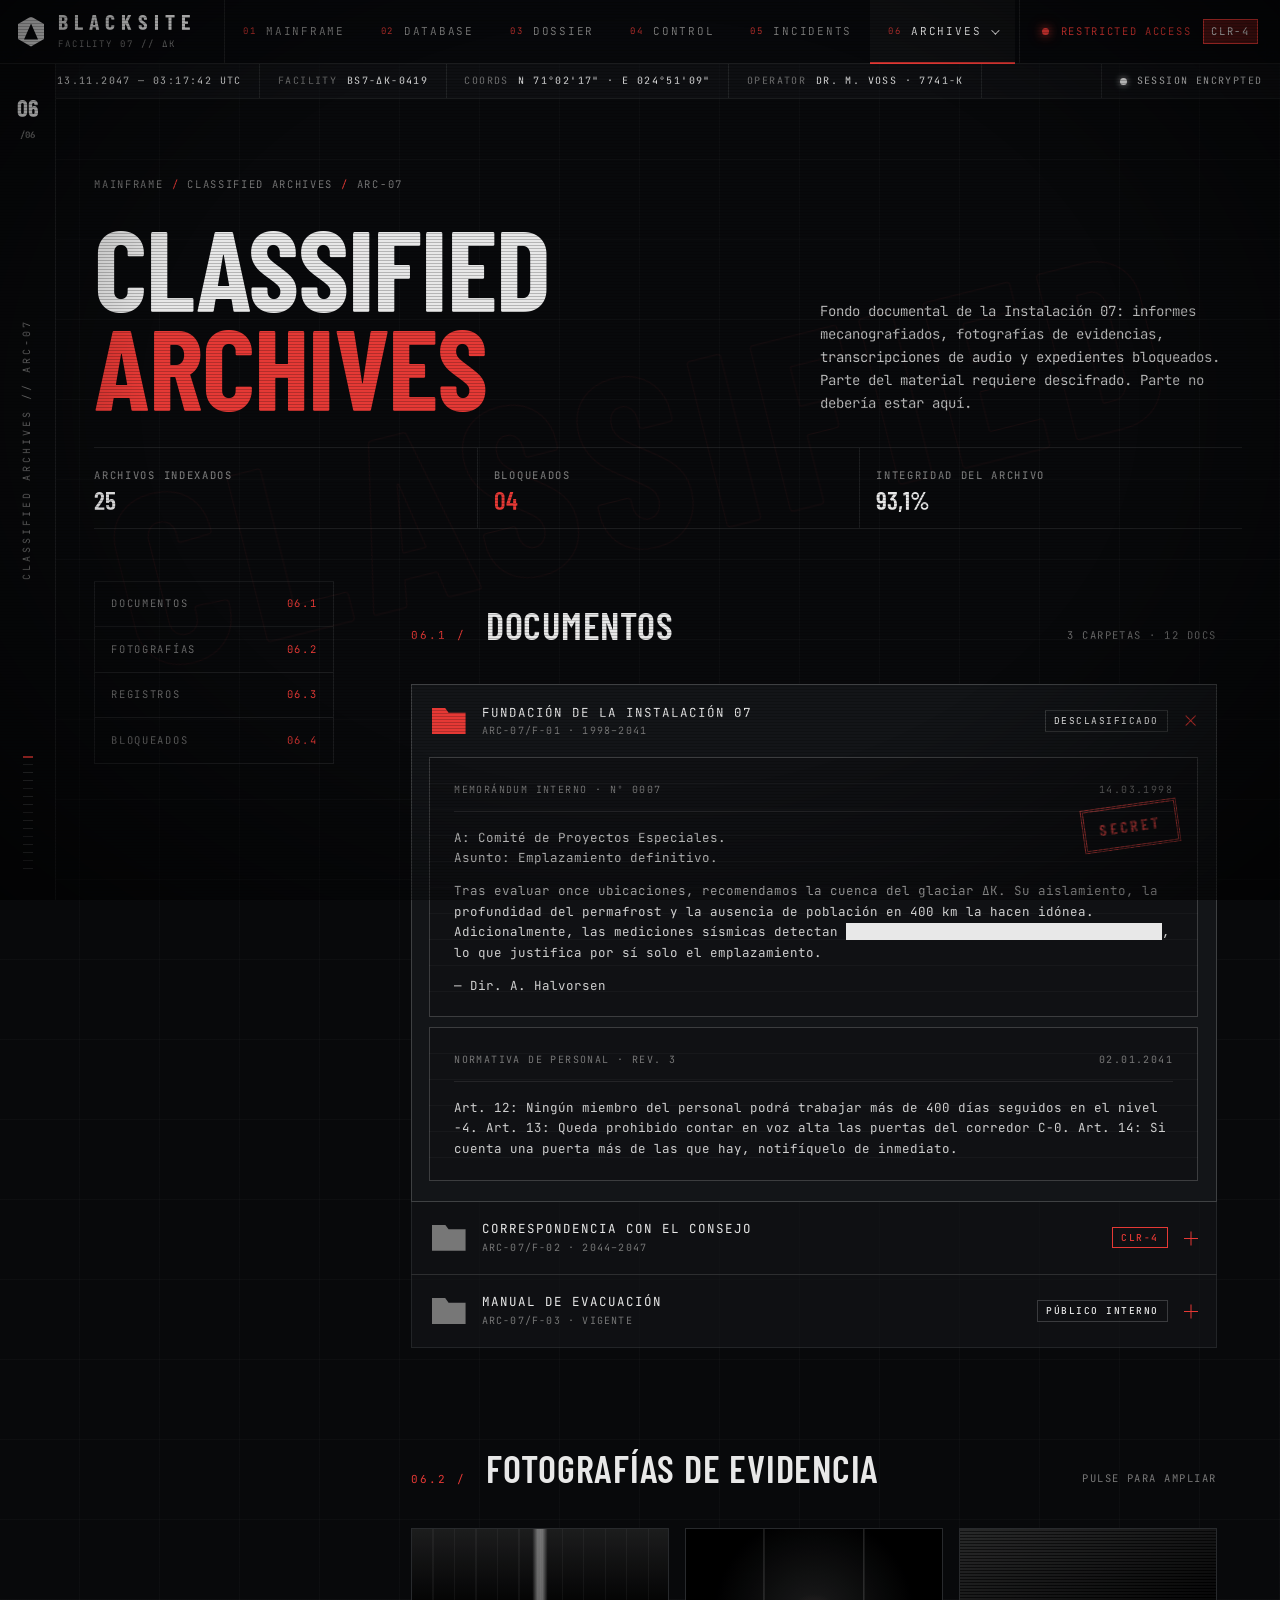
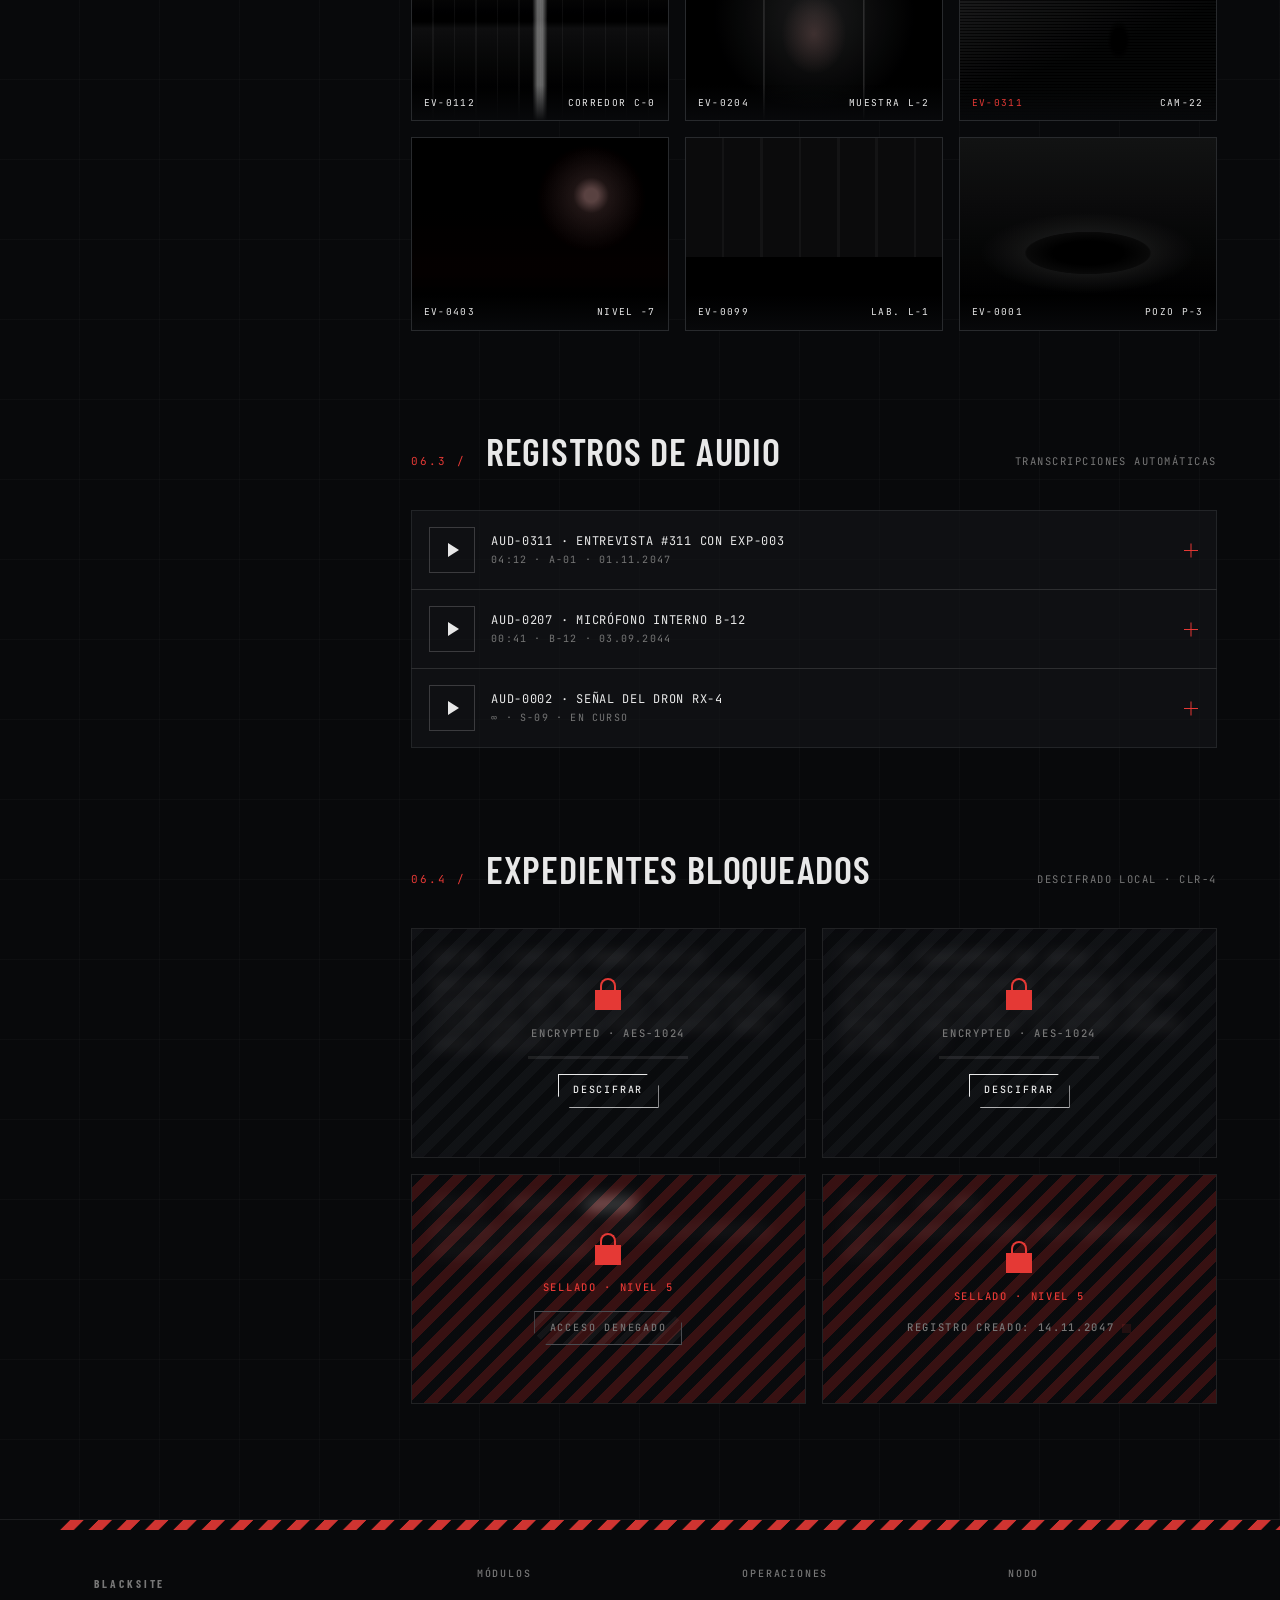
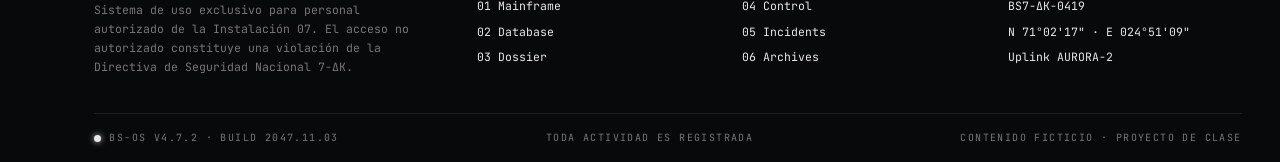
==== archives.html @ 1d500f85 "feat: initial commit" ====
<!DOCTYPE html>
<html lang="es">
<head>
  <meta charset="UTF-8">
  <meta name="viewport" content="width=device-width, initial-scale=1">
  <meta name="description" content="BLACKSITE — Archivo clasificado: documentos, fotografías y registros.">
  <title>CLASSIFIED ARCHIVES · BLACKSITE</title>
  <link rel="preconnect" href="https://fonts.googleapis.com">
  <link rel="preconnect" href="https://fonts.gstatic.com" crossorigin>
  <link rel="stylesheet" href="https://fonts.googleapis.com/css2?family=Barlow+Condensed:wght@400;500;600;700&family=JetBrains+Mono:wght@400;500;700&display=swap">
  <link rel="stylesheet" href="css/style.css">
</head>
<body>

  <a class="skip-link" href="#main">Saltar al contenido</a>

  <div class="loadbar" aria-hidden="true"></div>
  <div class="watermark" aria-hidden="true">CLASSIFIED</div>

  <!-- ===================== BARRA SUPERIOR ===================== -->
  <header class="topbar">
    <a class="brand" href="index.html" aria-label="BLACKSITE — volver al Mainframe">
      <span class="brand__mark" aria-hidden="true"></span>
      <span>
        <span class="brand__name">BLACKSITE</span>
        <span class="brand__sub">FACILITY 07 // ΔK</span>
      </span>
    </a>

    <input type="checkbox" id="nav-toggle" class="nav-toggle" aria-label="Abrir menú">
    <label for="nav-toggle" class="nav-burger" aria-hidden="true"><span class="nav-burger__icon"></span>MENU</label>

    <nav class="nav" aria-label="Navegación principal">
      <ul class="nav__list">
        <li class="nav__item"><a class="nav__link" href="index.html"><span class="nav__num">01</span>Mainframe</a></li>
        <li class="nav__item"><a class="nav__link" href="experiments.html"><span class="nav__num">02</span>Database</a></li>
        <li class="nav__item"><a class="nav__link" href="dossier.html"><span class="nav__num">03</span>Dossier</a></li>
        <li class="nav__item"><a class="nav__link" href="control.html"><span class="nav__num">04</span>Control</a></li>
        <li class="nav__item"><a class="nav__link" href="incidents.html"><span class="nav__num">05</span>Incidents</a></li>
        <li class="nav__item nav__item--drop">
          <a class="nav__link" href="archives.html" aria-current="page" aria-haspopup="true"><span class="nav__num">06</span>Archives <span class="nav__caret" aria-hidden="true"></span></a>
          <div class="dropdown">
            <a class="dropdown__link" href="archives.html#documents"><span>06.1</span>Documentos<span>12</span></a>
            <a class="dropdown__link" href="archives.html#photos"><span>06.2</span>Fotografías<span>06</span></a>
            <a class="dropdown__link" href="archives.html#logs"><span>06.3</span>Registros de audio<span>03</span></a>
            <a class="dropdown__link" href="archives.html#locked"><span>06.4</span>Expedientes bloqueados<span>04</span></a>
          </div>
        </li>
      </ul>
    </nav>

    <div class="access" role="status">
      <span class="led led--red led--blink" aria-hidden="true"></span>
      <span class="access__text">Restricted access</span>
      <span class="access__lvl">CLR-4</span>
    </div>
  </header>

  <!-- Metabarra: fecha, código de instalación, coordenadas -->
  <div class="metabar" aria-label="Datos de sesión">
    <div class="metabar__item"><span class="metabar__key">Date</span><span class="metabar__val">13.11.2047 — 03:17:42 UTC</span></div>
    <div class="metabar__item"><span class="metabar__key">Facility</span><span class="metabar__val">BS7-ΔK-0419</span></div>
    <div class="metabar__item"><span class="metabar__key">Coords</span><span class="metabar__val">N 71°02'17" · E 024°51'09"</span></div>
    <div class="metabar__item"><span class="metabar__key">Operator</span><span class="metabar__val">DR. M. VOSS · 7741-K</span></div>
    <div class="metabar__item"><span class="led led--on led--pulse" aria-hidden="true"></span><span class="metabar__val">Session encrypted</span></div>
  </div>

  <!-- Raíl lateral -->
  <aside class="rail" aria-hidden="true">
    <span class="rail__num">06<small>/06</small></span>
    <span class="rail__text">Classified archives // ARC-07</span>
    <span class="rail__ticks"></span>
  </aside>

  <main id="main" class="page">

    <!-- ===================== CABECERA ===================== -->
    <section class="page-head container">
      <ol class="crumbs">
        <li><a href="index.html">Mainframe</a></li>
        <li>Classified archives</li>
        <li>ARC-07</li>
      </ol>
      <div class="page-head__grid">
        <h1 class="page-title">Classified<br><span class="glitch" data-text="archives">archives</span></h1>
        <p class="page-lead">
          Fondo documental de la Instalación 07: informes mecanografiados, fotografías de
          evidencias, transcripciones de audio y expedientes bloqueados. Parte del material
          requiere descifrado. Parte no debería estar aquí.
        </p>
      </div>
      <div class="page-meta">
        <div><span class="label">Archivos indexados</span><strong>25</strong></div>
        <div><span class="label">Bloqueados</span><strong class="text-red">04</strong></div>
        <div><span class="label">Integridad del archivo</span><strong>93,1%</strong></div>
      </div>
    </section>

    <section class="container arch-layout">

      <!-- Índice lateral: enlaces a secciones (:target las resalta) -->
      <nav class="arch-nav" aria-label="Secciones del archivo">
        <a href="#documents">Documentos <span>06.1</span></a>
        <a href="#photos">Fotografías <span>06.2</span></a>
        <a href="#logs">Registros <span>06.3</span></a>
        <a href="#locked">Bloqueados <span>06.4</span></a>
      </nav>

      <div>

        <!-- ========== 06.1 DOCUMENTOS ========== -->
        <section class="arch-section" id="documents" aria-labelledby="docs-t">
          <header class="section-head">
            <span class="section-head__num">06.1 /</span>
            <h2 id="docs-t" class="section-head__title">Documentos</h2>
            <span class="section-head__meta">3 carpetas · 12 docs</span>
          </header>

          <details class="expand folder" open>
            <summary class="expand__summary">
              <span class="folder__icon" aria-hidden="true"></span>
              <span class="folder__name">Fundación de la Instalación 07<small>ARC-07/F-01 · 1998–2041</small></span>
              <span class="tag">Desclasificado</span>
              <span class="expand__icon" aria-hidden="true"></span>
            </summary>
            <div class="expand__body docs-list">
              <article class="paper">
                <p class="paper__head"><span>Memorándum interno · Nº 0007</span><span>14.03.1998</span></p>
                <span class="stamp">Secret</span>
                <p>A: Comité de Proyectos Especiales.<br>Asunto: Emplazamiento definitivo.</p>
                <p>Tras evaluar once ubicaciones, recomendamos la cuenca del glaciar ΔK. Su aislamiento, la profundidad del permafrost y la ausencia de población en 400 km la hacen idónea. Adicionalmente, las mediciones sísmicas detectan <span class="redacted" tabindex="0">un latido regular a 4 km de profundidad</span>, lo que justifica por sí solo el emplazamiento.</p>
                <p>— Dir. A. Halvorsen</p>
              </article>
              <article class="paper">
                <p class="paper__head"><span>Normativa de personal · Rev. 3</span><span>02.01.2041</span></p>
                <p>Art. 12: Ningún miembro del personal podrá trabajar más de 400 días seguidos en el nivel −4. Art. 13: Queda prohibido contar en voz alta las puertas del corredor C-0. Art. 14: Si cuenta una puerta más de las que hay, notifíquelo de inmediato.</p>
              </article>
            </div>
          </details>

          <details class="expand folder">
            <summary class="expand__summary">
              <span class="folder__icon" aria-hidden="true"></span>
              <span class="folder__name">Correspondencia con el Consejo<small>ARC-07/F-02 · 2044–2047</small></span>
              <span class="tag tag--red">CLR-4</span>
              <span class="expand__icon" aria-hidden="true"></span>
            </summary>
            <div class="expand__body docs-list">
              <article class="paper">
                <p class="paper__head"><span>Mensaje cifrado · Canal AURORA</span><span>18.03.2046</span></p>
                <p>Dirección solicita la eliminación de EXP-001 tras INC-2046-0031. Respuesta del Consejo: <span class="redacted" tabindex="0">"Denegado. El espécimen es más valioso que el personal. Continúen."</span></p>
              </article>
              <article class="paper">
                <p class="paper__head"><span>Nota manuscrita escaneada</span><span>Sin fecha</span></p>
                <p>"Si alguien lee esto: el sol del nivel −7 no es una luz. Es un ojo. Y se abre a las 03:00 porque es cuando nosotros dormimos."</p>
                <p class="muted mono-small">Autor desconocido. Encontrada en la taquilla 117.</p>
              </article>
            </div>
          </details>

          <details class="expand folder">
            <summary class="expand__summary">
              <span class="folder__icon" aria-hidden="true"></span>
              <span class="folder__name">Manual de evacuación<small>ARC-07/F-03 · Vigente</small></span>
              <span class="tag">Público interno</span>
              <span class="expand__icon" aria-hidden="true"></span>
            </summary>
            <div class="expand__body docs-list">
              <article class="paper">
                <p class="paper__head"><span>Procedimiento E-1</span><span>Rev. 9</span></p>
                <p>1. Diríjase al ascensor más cercano que no sea el de carga. 2. Si el ascensor ya le espera con las puertas abiertas, no entre. 3. Use la escalera de emergencia (1.840 escalones). 4. Al llegar a la superficie, espere a que le identifiquen. 5. No identifique a nadie que salga después que usted.</p>
              </article>
            </div>
          </details>
        </section>

        <!-- ========== 06.2 FOTOGRAFÍAS ========== -->
        <section class="arch-section" id="photos" aria-labelledby="photos-t">
          <header class="section-head">
            <span class="section-head__num">06.2 /</span>
            <h2 id="photos-t" class="section-head__title">Fotografías de evidencia</h2>
            <span class="section-head__meta">Pulse para ampliar</span>
          </header>
          <div class="photos">
            <a class="photo" href="#ph-1"><div class="visual visual--photo-1" role="img" aria-label="Corredor C-0 vacío"></div><span class="photo__zoom">Ampliar</span><span class="photo__caption"><span>EV-0112</span><span>Corredor C-0</span></span></a>
            <a class="photo" href="#ph-2"><div class="visual visual--photo-2" role="img" aria-label="Espécimen en tanque de contención"></div><span class="photo__zoom">Ampliar</span><span class="photo__caption"><span>EV-0204</span><span>Muestra L-2</span></span></a>
            <a class="photo photo--damaged" href="#ph-3"><div class="visual visual--photo-3" role="img" aria-label="Fotograma de cámara de seguridad con una figura"></div><span class="photo__zoom">Ampliar</span><span class="photo__caption"><span class="text-red">EV-0311</span><span>CAM-22</span></span></a>
            <a class="photo" href="#ph-4"><div class="visual visual--photo-4" role="img" aria-label="Luz roja en el techo de una caverna"></div><span class="photo__zoom">Ampliar</span><span class="photo__caption"><span>EV-0403</span><span>Nivel −7</span></span></a>
            <a class="photo" href="#ph-5"><div class="visual visual--photo-5" role="img" aria-label="Laboratorio abandonado"></div><span class="photo__zoom">Ampliar</span><span class="photo__caption"><span>EV-0099</span><span>Lab. L-1</span></span></a>
            <a class="photo photo--damaged" href="#ph-6"><div class="visual visual--photo-6" role="img" aria-label="Cráter en el hielo visto desde arriba"></div><span class="photo__zoom">Ampliar</span><span class="photo__caption"><span>EV-0001</span><span>Pozo P-3</span></span></a>
          </div>
        </section>

        <!-- ========== 06.3 REGISTROS DE AUDIO ========== -->
        <section class="arch-section" id="logs" aria-labelledby="logs-t">
          <header class="section-head">
            <span class="section-head__num">06.3 /</span>
            <h2 id="logs-t" class="section-head__title">Registros de audio</h2>
            <span class="section-head__meta">Transcripciones automáticas</span>
          </header>

          <details class="expand">
            <summary class="expand__summary">
              <span class="audio__play" aria-hidden="true"></span>
              <span class="doc-row__name">AUD-0311 · Entrevista #311 con EXP-003<small>04:12 · A-01 · 01.11.2047</small></span>
              <span class="expand__icon" aria-hidden="true"></span>
            </summary>
            <div class="expand__body">
              <div class="wave" aria-hidden="true">
                <span style="--h:30%;--d:0s"></span><span style="--h:60%;--d:.1s"></span><span style="--h:45%;--d:.2s"></span><span style="--h:80%;--d:.05s"></span><span style="--h:35%;--d:.3s"></span><span style="--h:90%;--d:.15s"></span><span style="--h:55%;--d:.25s"></span><span style="--h:20%;--d:.35s"></span><span style="--h:70%;--d:.1s"></span><span style="--h:40%;--d:.2s"></span><span style="--h:85%;--d:.3s"></span><span style="--h:50%;--d:0s"></span><span style="--h:25%;--d:.15s"></span><span style="--h:65%;--d:.25s"></span><span style="--h:95%;--d:.05s"></span><span style="--h:45%;--d:.35s"></span><span style="--h:30%;--d:.1s"></span><span style="--h:75%;--d:.2s"></span><span style="--h:55%;--d:.3s"></span><span style="--h:35%;--d:0s"></span><span style="--h:60%;--d:.15s"></span><span style="--h:20%;--d:.25s"></span><span style="--h:85%;--d:.05s"></span><span style="--h:40%;--d:.35s"></span><span style="--h:70%;--d:.1s"></span><span style="--h:50%;--d:.2s"></span><span style="--h:30%;--d:.3s"></span><span style="--h:65%;--d:0s"></span><span style="--h:45%;--d:.15s"></span><span style="--h:25%;--d:.25s"></span>
              </div>
              <div class="transcript">
                <p><b>DR. LUND:</b> Sesión 311. ¿Cómo se encuentra hoy?</p>
                <p><b>EXP-003:</b> Mejor que usted el jueves.</p>
                <p><b>DR. LUND:</b> ¿Qué ocurre el jueves?</p>
                <p><b>EXP-003:</b> Nada grave. Pero no coja el ascensor de carga.</p>
                <p><b>DR. LUND:</b> [pausa de 14 s] Fin de la sesión.</p>
              </div>
            </div>
          </details>

          <details class="expand">
            <summary class="expand__summary">
              <span class="audio__play" aria-hidden="true"></span>
              <span class="doc-row__name">AUD-0207 · Micrófono interno B-12<small>00:41 · B-12 · 03.09.2044</small></span>
              <span class="expand__icon" aria-hidden="true"></span>
            </summary>
            <div class="expand__body">
              <div class="wave" aria-hidden="true">
                <span style="--h:10%;--d:0s"></span><span style="--h:12%;--d:.1s"></span><span style="--h:8%;--d:.2s"></span><span style="--h:15%;--d:.3s"></span><span style="--h:70%;--d:.05s"></span><span style="--h:85%;--d:.15s"></span><span style="--h:90%;--d:.25s"></span><span style="--h:60%;--d:.35s"></span><span style="--h:12%;--d:.1s"></span><span style="--h:10%;--d:.2s"></span><span style="--h:8%;--d:0s"></span><span style="--h:75%;--d:.3s"></span><span style="--h:95%;--d:.15s"></span><span style="--h:80%;--d:.05s"></span><span style="--h:15%;--d:.25s"></span><span style="--h:10%;--d:.35s"></span><span style="--h:9%;--d:.1s"></span><span style="--h:12%;--d:.2s"></span><span style="--h:10%;--d:0s"></span><span style="--h:8%;--d:.3s"></span>
              </div>
              <div class="transcript">
                <p><b>[RUIDO AMBIENTE]</b></p>
                <p><b>VOZ (IDENTIFICADA: J. ARENAS):</b> Abre la puerta. Hace frío aquí dentro.</p>
                <p><b>[NOTA DEL ANALISTA]:</b> J. Arenas se encontraba en la cafetería, nivel −2, en el momento de la grabación. Testigos: 9.</p>
              </div>
            </div>
          </details>

          <details class="expand">
            <summary class="expand__summary">
              <span class="audio__play" aria-hidden="true"></span>
              <span class="doc-row__name">AUD-0002 · Señal del dron RX-4<small>∞ · S-09 · En curso</small></span>
              <span class="expand__icon" aria-hidden="true"></span>
            </summary>
            <div class="expand__body">
              <div class="wave" aria-hidden="true">
                <span style="--h:50%;--d:0s"></span><span style="--h:50%;--d:.1s"></span><span style="--h:50%;--d:.2s"></span><span style="--h:50%;--d:.3s"></span><span style="--h:50%;--d:.4s"></span><span style="--h:50%;--d:.5s"></span><span style="--h:50%;--d:.6s"></span><span style="--h:50%;--d:.7s"></span><span style="--h:50%;--d:.8s"></span><span style="--h:50%;--d:.9s"></span><span style="--h:50%;--d:1s"></span><span style="--h:50%;--d:1.1s"></span>
              </div>
              <div class="transcript">
                <p><b>[TONO CONSTANTE · 440 Hz · 709 DÍAS]</b></p>
                <p>Análisis: el tono contiene una modulación lenta que, acelerada ×10.000, se corresponde con <span class="redacted" tabindex="0">voces humanas contando hacia atrás desde 1.000.000</span>. Cuenta actual: 3.112.</p>
              </div>
            </div>
          </details>
        </section>

        <!-- ========== 06.4 EXPEDIENTES BLOQUEADOS ========== -->
        <section class="arch-section" id="locked" aria-labelledby="locked-t">
          <header class="section-head">
            <span class="section-head__num">06.4 /</span>
            <h2 id="locked-t" class="section-head__title">Expedientes bloqueados</h2>
            <span class="section-head__meta">Descifrado local · CLR-4</span>
          </header>

          <div class="locked-grid">
            <!-- Checkbox "DESCIFRAR": al marcarlo se quita el desenfoque -->
            <article class="locked">
              <input type="checkbox" id="dec-1" class="locked__toggle visually-hidden">
              <div class="locked__content">
                <h4>LCK-01 · Lista de turnos de B-12</h4>
                <p>Observadores asignados a la celda B-12 durante noviembre de 2047. Nota al pie: "El turno de 03:00 a 07:00 queda vacante de forma permanente. Nadie acepta repetirlo."</p>
              </div>
              <div class="locked__veil">
                <span class="locked__lock" aria-hidden="true"></span>
                <span class="label">Encrypted · AES-1024</span>
                <span class="locked__progress" aria-hidden="true"></span>
                <label for="dec-1" class="btn btn--sm">Descifrar</label>
              </div>
            </article>

            <article class="locked">
              <input type="checkbox" id="dec-2" class="locked__toggle visually-hidden">
              <div class="locked__content">
                <h4>LCK-02 · Inventario del nivel −7</h4>
                <p>1 plataforma de observación, 14 sillas, 14 pares de gafas de protección. Sillas ocupadas cada mañana al llegar el turno: 14. Personal asignado al nivel −7: 6.</p>
              </div>
              <div class="locked__veil">
                <span class="locked__lock" aria-hidden="true"></span>
                <span class="label">Encrypted · AES-1024</span>
                <span class="locked__progress" aria-hidden="true"></span>
                <label for="dec-2" class="btn btn--sm">Descifrar</label>
              </div>
            </article>

            <article class="locked locked--sealed">
              <div class="locked__content">
                <h4>LCK-03 · Proyecto ██████</h4>
                <p>Contenido no disponible. Contenido no disponible. Contenido no disponible.</p>
              </div>
              <div class="locked__veil">
                <span class="locked__lock" aria-hidden="true"></span>
                <span class="label text-red">Sellado · Nivel 5</span>
                <span class="btn btn--sm btn--locked" aria-disabled="true">Acceso denegado</span>
              </div>
            </article>

            <article class="locked locked--sealed">
              <div class="locked__content">
                <h4>LCK-04 · EXP-005</h4>
                <p>Este experimento no existe. Este experimento no existe.</p>
              </div>
              <div class="locked__veil">
                <span class="locked__lock" aria-hidden="true"></span>
                <span class="label text-red">Sellado · Nivel 5</span>
                <span class="label">Registro creado: 14.11.2047 <a class="secret-link" href="#file-omega" aria-label="Archivo oculto"></a></span>
              </div>
            </article>
          </div>
        </section>

      </div>
    </section>

  </main>

    <!-- ===================== VISOR DE FOTOS (:target) ===================== -->
    <div class="modal modal--wide" id="ph-1" role="dialog" aria-modal="true" aria-labelledby="ph-1-t">
      <div class="modal__box">
        <header class="modal__head"><span>Evidencia EV-0112</span><a class="modal__close" href="#photos" aria-label="Cerrar">✕</a></header>
        <div class="lightbox__grid">
          <div class="lightbox__media scan"><div class="visual visual--photo-1" role="img" aria-label="Corredor C-0 vacío"></div><div class="hud-frame" aria-hidden="true"></div></div>
          <div class="lightbox__info">
            <h2 id="ph-1-t" class="modal__title">Corredor C-0</h2>
            <dl class="spec">
              <div class="spec__row"><dt>Fecha</dt><dd>13.11.2047 · 03:15</dd></div>
              <div class="spec__row"><dt>Cámara</dt><dd>CAM-07</dd></div>
              <div class="spec__row"><dt>Relacionado</dt><dd>INC-2047-0118</dd></div>
            </dl>
            <p class="muted" style="margin-top:1rem">El corredor mide 48,2 m en esta imagen. En los planos mide 31 m. Cuente las puertas.</p>
          </div>
        </div>
      </div>
    </div>

    <div class="modal modal--wide" id="ph-2" role="dialog" aria-modal="true" aria-labelledby="ph-2-t">
      <div class="modal__box">
        <header class="modal__head"><span>Evidencia EV-0204</span><a class="modal__close" href="#photos" aria-label="Cerrar">✕</a></header>
        <div class="lightbox__grid">
          <div class="lightbox__media scan"><div class="visual visual--photo-2" role="img" aria-label="Espécimen en tanque"></div><div class="hud-frame" aria-hidden="true"></div></div>
          <div class="lightbox__info">
            <h2 id="ph-2-t" class="modal__title">Muestra L-2</h2>
            <dl class="spec">
              <div class="spec__row"><dt>Fecha</dt><dd>11.02.2044</dd></div>
              <div class="spec__row"><dt>Laboratorio</dt><dd>L-2 · S-01</dd></div>
              <div class="spec__row"><dt>Relacionado</dt><dd>EXP-001</dd></div>
            </dl>
            <p class="muted" style="margin-top:1rem">Primera fotografía de EXP-001 tras su crecimiento nocturno. 2,1 kg. En las siguientes 400 fotos, la muestra está orientada hacia la cámara.</p>
          </div>
        </div>
      </div>
    </div>

    <div class="modal modal--wide" id="ph-3" role="dialog" aria-modal="true" aria-labelledby="ph-3-t">
      <div class="modal__box">
        <header class="modal__head"><span class="text-red">Evidencia EV-0311 · Dañada</span><a class="modal__close" href="#photos" aria-label="Cerrar">✕</a></header>
        <div class="lightbox__grid">
          <div class="lightbox__media scan photo--damaged"><div class="visual visual--photo-3" role="img" aria-label="Figura en cámara de seguridad"></div><div class="hud-frame" aria-hidden="true"></div></div>
          <div class="lightbox__info">
            <h2 id="ph-3-t" class="modal__title">CAM-22</h2>
            <dl class="spec">
              <div class="spec__row"><dt>Fecha</dt><dd>13.11.2047 · 03:15:44</dd></div>
              <div class="spec__row"><dt>Sujeto</dt><dd>EXP-003</dd></div>
              <div class="spec__row"><dt>Anomalía</dt><dd class="text-red">−3,2 s</dd></div>
            </dl>
            <p class="muted" style="margin-top:1rem">Fotograma tomado 3,2 segundos antes de que el sujeto entrara en el plano. La imagen se degrada cada vez que se abre.</p>
          </div>
        </div>
      </div>
    </div>

    <div class="modal modal--wide" id="ph-4" role="dialog" aria-modal="true" aria-labelledby="ph-4-t">
      <div class="modal__box">
        <header class="modal__head"><span>Evidencia EV-0403</span><a class="modal__close" href="#photos" aria-label="Cerrar">✕</a></header>
        <div class="lightbox__grid">
          <div class="lightbox__media scan"><div class="visual visual--photo-4" role="img" aria-label="Luz roja en una caverna"></div><div class="hud-frame" aria-hidden="true"></div></div>
          <div class="lightbox__info">
            <h2 id="ph-4-t" class="modal__title">Nivel −7</h2>
            <dl class="spec">
              <div class="spec__row"><dt>Fecha</dt><dd>27.06.2046 · 03:00</dd></div>
              <div class="spec__row"><dt>Exposición</dt><dd>1/4000 s</dd></div>
              <div class="spec__row"><dt>Relacionado</dt><dd>EXP-004</dd></div>
            </dl>
            <p class="muted" style="margin-top:1rem">Primer registro de EXP-004. El fotógrafo no recuerda haber tomado la imagen. La cámara tenía 212 fotos más, todas idénticas.</p>
          </div>
        </div>
      </div>
    </div>

    <div class="modal modal--wide" id="ph-5" role="dialog" aria-modal="true" aria-labelledby="ph-5-t">
      <div class="modal__box">
        <header class="modal__head"><span>Evidencia EV-0099</span><a class="modal__close" href="#photos" aria-label="Cerrar">✕</a></header>
        <div class="lightbox__grid">
          <div class="lightbox__media scan"><div class="visual visual--photo-5" role="img" aria-label="Laboratorio abandonado"></div><div class="hud-frame" aria-hidden="true"></div></div>
          <div class="lightbox__info">
            <h2 id="ph-5-t" class="modal__title">Laboratorio L-1</h2>
            <dl class="spec">
              <div class="spec__row"><dt>Fecha</dt><dd>30.10.2043</dd></div>
              <div class="spec__row"><dt>Estado</dt><dd>Clausurado</dd></div>
            </dl>
            <p class="muted" style="margin-top:1rem">Laboratorio original, clausurado antes del hallazgo de EXP-001. Motivo de la clausura: <span class="redacted" tabindex="0">no consta</span>.</p>
          </div>
        </div>
      </div>
    </div>

    <div class="modal modal--wide" id="ph-6" role="dialog" aria-modal="true" aria-labelledby="ph-6-t">
      <div class="modal__box">
        <header class="modal__head"><span>Evidencia EV-0001</span><a class="modal__close" href="#photos" aria-label="Cerrar">✕</a></header>
        <div class="lightbox__grid">
          <div class="lightbox__media scan photo--damaged"><div class="visual visual--photo-6" role="img" aria-label="Cráter en el hielo"></div><div class="hud-frame" aria-hidden="true"></div></div>
          <div class="lightbox__info">
            <h2 id="ph-6-t" class="modal__title">Pozo P-3</h2>
            <dl class="spec">
              <div class="spec__row"><dt>Fecha</dt><dd>04.02.2044</dd></div>
              <div class="spec__row"><dt>Coordenadas</dt><dd>N 71°01'58" · E 024°50'41"</dd></div>
            </dl>
            <p class="muted" style="margin-top:1rem">Imagen aérea del pozo de perforación. El cráter no existía el día anterior.</p>
          </div>
        </div>
      </div>
    </div>

    <!-- Archivo oculto: se llega desde el punto rojo casi invisible -->
    <div class="modal" id="file-omega" role="dialog" aria-modal="true" aria-labelledby="omega-file-t">
      <div class="modal__box alarm-flash">
        <div class="hazard" aria-hidden="true"></div>
        <header class="modal__head"><span>Archivo Ω · origen desconocido</span><a class="modal__close" href="#locked" aria-label="Cerrar">✕</a></header>
        <div class="modal__body">
          <h2 id="omega-file-t" class="modal__title"><span class="glitch text-red" data-text="No debería ver esto">No debería ver esto</span></h2>
          <p>Este archivo fue creado mañana, 14.11.2047, desde su terminal, con su credencial 7741-K.</p>
          <p>Contenido íntegro: <strong>"No bajes al nivel −7 a las 03:00."</strong></p>
          <div class="modal__actions"><a class="btn btn--ghost" href="#locked">Cerrar y olvidar</a></div>
        </div>
      </div>
    </div>


  <!-- ===================== BARRA DE ESTADO ===================== -->
  <footer class="statusbar">
    <div class="hazard" aria-hidden="true"></div>
    <div class="container">
      <div class="statusbar__grid">
        <div>
          <p class="statusbar__brand">BLACKSITE</p>
          <p>Sistema de uso exclusivo para personal autorizado de la Instalación 07. El acceso no autorizado constituye una violación de la Directiva de Seguridad Nacional 7-ΔK.</p>
        </div>
        <div>
          <h4>Módulos</h4>
          <ul>
            <li><a href="index.html">01 Mainframe</a></li>
            <li><a href="experiments.html">02 Database</a></li>
            <li><a href="dossier.html">03 Dossier</a></li>
          </ul>
        </div>
        <div>
          <h4>Operaciones</h4>
          <ul>
            <li><a href="control.html">04 Control</a></li>
            <li><a href="incidents.html">05 Incidents</a></li>
            <li><a href="archives.html">06 Archives</a></li>
          </ul>
        </div>
        <div>
          <h4>Nodo</h4>
          <ul>
            <li>BS7-ΔK-0419</li>
            <li>N 71°02'17" · E 024°51'09"</li>
            <li>Uplink AURORA-2</li>
          </ul>
        </div>
      </div>
      <div class="statusbar__bottom">
        <span><span class="led led--on led--pulse" aria-hidden="true"></span>BS-OS v4.7.2 · Build 2047.11.03</span>
        <span>Toda actividad es registrada</span>
        <span>Contenido ficticio · Proyecto de clase</span>
      </div>
    </div>
  </footer>

</body>
</html>
---- css/style.css ----
/* ==========================================================================
   PROJECT: BLACKSITE — Sistema interno de la Instalación 07
   Hoja de estilos única · HTML5 + CSS3 vanilla · sin JavaScript
   --------------------------------------------------------------------------
   ÍNDICE
   00. Tokens de diseño (variables)
   01. Reset y base
   02. Efectos globales (scanlines, viñeta, marca de agua, transiciones,
       arranque del sistema, barra de carga)
   03. Tipografía y utilidades (label, glitch, parpadeo, censura)
   04. Layout (contenedor, secciones, raíl lateral, cabeceras de página)
   05. Barra superior y navegación (dropdown + menú móvil con :checked)
   06. Metabarra (fecha, código de instalación, coordenadas)
   07. Componentes (panel, tag, LED, botones, barras, gauges, monitor,
       radar, baliza, cinta de peligro, modal :target, desplegables,
       interruptores, selector segmentado, sello, visuales)
   08. Página · Mainframe (index)
   09. Página · Database (experiments)
   10. Página · Dossier
   11. Página · Containment Control
   12. Página · Incident Reports
   13. Página · Classified Archives
   14. Barra de estado (footer)
   15. Responsive
   16. Movimiento reducido
   ========================================================================== */


/* ==========================================================================
   00. TOKENS DE DISEÑO
   ========================================================================== */
:root {
  /* Paleta oficial */
  --black: #08090B;
  --graphite: #15171A;
  --steel: #777777;
  --white: #E8E8E8;
  --red: #E53935;
  --red-deep: #541414;

  /* Derivados */
  --ink: #0D0E11;
  --line: rgba(232, 232, 232, .09);
  --line-strong: rgba(232, 232, 232, .2);
  --red-glow: rgba(229, 57, 53, .45);
  --red-soft: rgba(229, 57, 53, .12);
  --accent: var(--red);

  /* Tipografía */
  --font-mono: "JetBrains Mono", ui-monospace, "SFMono-Regular", Menlo, Consolas, monospace;
  --font-cond: "Barlow Condensed", "Arial Narrow", "Roboto Condensed", sans-serif-condensed, sans-serif;

  /* Medidas */
  --topbar-h: 64px;
  --rail-w: 56px;
  --gutter: clamp(16px, 3vw, 40px);
  --maxw: 1440px;
  --radius: 2px;

  /* Movimiento */
  --ease-out: cubic-bezier(.2, .8, .2, 1);
  --ease-snap: cubic-bezier(.7, 0, .2, 1);

  color-scheme: dark;
}

/* Propiedad registrada: permite ANIMAR un número (gauges circulares) */
@property --p {
  syntax: "<number>";
  inherits: true;
  initial-value: 0;
}


/* ==========================================================================
   01. RESET Y BASE
   ========================================================================== */
*,
*::before,
*::after { box-sizing: border-box; }

* { margin: 0; padding: 0; }

html {
  scroll-behavior: smooth;
  -webkit-text-size-adjust: 100%;
  background: var(--black);
}

body {
  min-height: 100vh;
  font-family: var(--font-mono);
  font-size: 14px;
  line-height: 1.65;
  color: var(--white);
  background-color: var(--black);
  /* Retícula técnica muy sutil de fondo */
  background-image:
    linear-gradient(rgba(232, 232, 232, .022) 1px, transparent 1px),
    linear-gradient(90deg, rgba(232, 232, 232, .022) 1px, transparent 1px);
  background-size: 80px 80px;
  background-position: -1px -1px;
  overflow-x: hidden;
  -webkit-font-smoothing: antialiased;
}

img, svg { display: block; max-width: 100%; }
a { color: inherit; text-decoration: none; }
ul, ol { list-style: none; }
button, input, select { font: inherit; color: inherit; }
table { border-collapse: collapse; width: 100%; }

::selection { background: var(--red); color: var(--black); }

/* Foco visible coherente en todo el sistema */
:focus-visible {
  outline: 1px solid var(--red);
  outline-offset: 3px;
}

/* Oculto visualmente pero accesible (inputs de los trucos CSS) */
.visually-hidden {
  position: absolute !important;
  width: 1px; height: 1px;
  overflow: hidden;
  clip-path: inset(50%);
  white-space: nowrap;
}

.skip-link {
  position: fixed;
  top: 8px; left: 8px;
  z-index: 3000;
  padding: .5rem 1rem;
  background: var(--red);
  color: var(--black);
  font-weight: 700;
  transform: translateY(-200%);
  transition: transform .2s;
}
.skip-link:focus { transform: none; }


/* ==========================================================================
   02. EFECTOS GLOBALES
   ========================================================================== */

/* Scanlines de monitor CRT sobre toda la interfaz */
body::before {
  content: "";
  position: fixed;
  inset: 0;
  z-index: 2000;
  pointer-events: none;
  background: repeating-linear-gradient(
    to bottom,
    transparent 0 2px,
    rgba(0, 0, 0, .22) 2px 3px
  );
  mix-blend-mode: multiply;
  animation: crt-flicker 6s steps(1) infinite;
}

/* Viñeta: oscurece los bordes de la "pantalla" */
body::after {
  content: "";
  position: fixed;
  inset: 0;
  z-index: 1999;
  pointer-events: none;
  background: radial-gradient(ellipse at 50% 45%, transparent 55%, rgba(0, 0, 0, .65) 100%);
}

@keyframes crt-flicker {
  0%, 100% { opacity: 1; }
  48%      { opacity: .85; }
  49%      { opacity: 1; }
  92%      { opacity: .9; }
}

/* Marca de agua CLASSIFIED (texto hueco, gigante y girado) */
.watermark {
  position: fixed;
  top: 50%;
  left: 50%;
  z-index: 0;
  pointer-events: none;
  font-family: var(--font-cond);
  font-weight: 700;
  font-size: clamp(6rem, 19vw, 22rem);
  line-height: 1;
  letter-spacing: .04em;
  color: transparent;
  -webkit-text-stroke: 1px rgba(229, 57, 53, .07);
  transform: translate(-50%, -50%) rotate(-14deg);
  white-space: nowrap;
  user-select: none;
}

/* Transiciones entre páginas (View Transitions entre documentos).
   Efecto "apagado/encendido de CRT". Si el navegador no lo soporta,
   se usa la animación de entrada de .page como alternativa. */
@view-transition { navigation: auto; }

::view-transition-old(root) {
  animation: vt-out .32s var(--ease-snap) both;
}
::view-transition-new(root) {
  animation: vt-in .55s var(--ease-out) both;
}
@keyframes vt-out {
  60%  { clip-path: inset(49.5% 0 49.5% 0); filter: brightness(2.5); }
  100% { clip-path: inset(50% 50% 50% 50%); filter: brightness(3); opacity: 0; }
}
@keyframes vt-in {
  0%   { clip-path: inset(49.5% 0 49.5% 0); filter: brightness(3) contrast(2); }
  50%  { clip-path: inset(0 0 0 0); filter: brightness(1.4); }
  100% { filter: none; }
}

/* Entrada de cada página */
.page {
  position: relative;
  z-index: 1;
  /* "backwards" (no "both"): al terminar no deja filter/transform aplicados,
     que convertirían .page en contenedor de los position:fixed (modales) */
  animation: page-in .8s var(--ease-out) backwards;
}
@keyframes page-in {
  from { opacity: 0; transform: translateY(12px); filter: blur(4px); }
}

/* Barra de carga del módulo (todas las páginas) */
.loadbar {
  position: fixed;
  top: 0;
  left: 0;
  right: 0;
  height: 2px;
  z-index: 2100;
  background: var(--red);
  box-shadow: 0 0 12px var(--red);
  transform-origin: left;
  animation: loadbar 1.4s var(--ease-snap) forwards;
  pointer-events: none;
}
@keyframes loadbar {
  0%   { transform: scaleX(0); opacity: 1; }
  70%  { transform: scaleX(1); opacity: 1; }
  100% { transform: scaleX(1); opacity: 0; }
}

/* Secuencia de arranque (solo en el Mainframe) */
.boot {
  position: fixed;
  inset: 0;
  z-index: 2500;
  display: grid;
  place-items: center;
  background: var(--black);
  pointer-events: none;
  animation: boot-out .6s var(--ease-snap) 2.9s forwards;
}
.boot__inner {
  width: min(520px, calc(100% - 32px));
  font-size: 12px;
  color: var(--steel);
}
.boot__logo {
  font-family: var(--font-cond);
  font-size: 2.6rem;
  font-weight: 700;
  letter-spacing: .3em;
  color: var(--white);
  margin-bottom: 1.25rem;
}
.boot__line {
  opacity: 0;
  animation: boot-line .01s forwards;
}
.boot__line:nth-child(2) { animation-delay: .25s; }
.boot__line:nth-child(3) { animation-delay: .6s; }
.boot__line:nth-child(4) { animation-delay: 1s; }
.boot__line:nth-child(5) { animation-delay: 1.4s; }
.boot__line:nth-child(6) { animation-delay: 1.9s; color: var(--red); }
.boot__line span { color: var(--white); }
.boot__bar {
  height: 2px;
  margin-top: 1.25rem;
  background: var(--line);
  overflow: hidden;
}
.boot__bar::after {
  content: "";
  display: block;
  height: 100%;
  background: var(--red);
  transform-origin: left;
  animation: boot-bar 2.4s steps(14) .2s both;
}
@keyframes boot-line { to { opacity: 1; } }
@keyframes boot-bar  { from { transform: scaleX(0); } }
@keyframes boot-out  {
  to { opacity: 0; visibility: hidden; clip-path: inset(50% 0 50% 0); }
}


/* ==========================================================================
   03. TIPOGRAFÍA Y UTILIDADES
   ========================================================================== */
.label {
  font-family: var(--font-mono);
  font-size: 10.5px;
  font-weight: 500;
  letter-spacing: .16em;
  text-transform: uppercase;
  color: var(--steel);
}

.kicker {
  display: inline-flex;
  align-items: center;
  gap: .75rem;
  font-size: 11px;
  letter-spacing: .2em;
  text-transform: uppercase;
  color: var(--steel);
}
.kicker::before {
  content: "";
  width: 28px;
  height: 1px;
  background: var(--red);
}

.display {
  font-family: var(--font-cond);
  font-weight: 700;
  text-transform: uppercase;
  line-height: .9;
  letter-spacing: -.005em;
}

.text-red   { color: var(--red); }
.text-white { color: var(--white); }
.muted      { color: var(--steel); }
.mono-small { font-size: 11px; letter-spacing: .08em; }

/* Parpadeo de terminal */
.blink { animation: blink 1.1s steps(1) infinite; }
@keyframes blink { 50% { opacity: 0; } }

.cursor::after {
  content: "_";
  margin-left: .15em;
  color: var(--red);
  animation: blink .9s steps(1) infinite;
}

/* Efecto GLITCH: dos copias del texto (attr(data-text)) recortadas con
   clip-path en franjas y desplazadas. Se activa a ráfagas. */
.glitch {
  position: relative;
  display: inline-block;
}
.glitch::before,
.glitch::after {
  content: attr(data-text);
  position: absolute;
  inset: 0;
  pointer-events: none;
  opacity: 0;
}
.glitch::before {
  color: var(--red);
  animation: glitch-a 5s steps(1) infinite;
}
.glitch::after {
  color: var(--white);
  mix-blend-mode: difference;
  animation: glitch-b 5s steps(1) infinite;
}
@keyframes glitch-a {
  0%, 86%, 100% { opacity: 0; transform: none; clip-path: inset(0 0 100% 0); }
  87% { opacity: 1; transform: translate(-4px, 1px); clip-path: inset(10% 0 62% 0); }
  89% { opacity: 1; transform: translate(5px, -1px); clip-path: inset(58% 0 12% 0); }
  91% { opacity: 1; transform: translate(-2px, 0);  clip-path: inset(32% 0 40% 0); }
  93% { opacity: 0; }
}
@keyframes glitch-b {
  0%, 87%, 100% { opacity: 0; transform: none; clip-path: inset(0 0 100% 0); }
  88% { opacity: .8; transform: translate(4px, 0);  clip-path: inset(70% 0 4% 0); }
  90% { opacity: .8; transform: translate(-6px, 0); clip-path: inset(4% 0 80% 0); }
  92% { opacity: 0; }
}
/* Glitch continuo al pasar el ratón */
.glitch--hover:hover::before { animation-duration: .6s; }
.glitch--hover:hover::after  { animation-duration: .6s; }

/* Texto censurado: barra blanca que se desclasifica con :hover / :focus */
.redacted {
  position: relative;
  padding: 0 .15em;
  color: transparent;
  background: var(--white);
  cursor: help;
  transition: color .25s, background-color .25s;
  -webkit-box-decoration-break: clone;
          box-decoration-break: clone;
}
.redacted:hover,
.redacted:focus-visible {
  color: var(--red);
  background: var(--red-soft);
  outline: none;
}


/* ==========================================================================
   04. LAYOUT
   ========================================================================== */
.container {
  width: 100%;
  max-width: var(--maxw);
  margin-inline: auto;
  padding-inline: var(--gutter);
}

/* El contenido deja hueco para el raíl lateral fijo en escritorio */
.page {
  padding-left: var(--rail-w);
}

.section {
  padding-block: clamp(48px, 7vw, 96px);
  border-top: 1px solid var(--line);
}

/* Cabecera de sección numerada: 01 / TÍTULO ........ META */
.section-head {
  display: grid;
  grid-template-columns: auto 1fr auto;
  align-items: end;
  gap: 1.25rem;
  margin-bottom: clamp(24px, 4vw, 40px);
}
.section-head__num {
  font-size: 11px;
  color: var(--red);
  letter-spacing: .2em;
}
.section-head__title {
  font-family: var(--font-cond);
  font-size: clamp(1.6rem, 3.2vw, 2.4rem);
  font-weight: 600;
  text-transform: uppercase;
  line-height: 1;
  letter-spacing: .02em;
}
.section-head__meta {
  font-size: 10.5px;
  letter-spacing: .14em;
  text-transform: uppercase;
  color: var(--steel);
  text-align: right;
}

/* Raíl lateral fijo (numeración de módulo + texto vertical) */
.rail {
  position: fixed;
  top: var(--topbar-h);
  bottom: 0;
  left: 0;
  z-index: 40;
  width: var(--rail-w);
  display: flex;
  flex-direction: column;
  align-items: center;
  justify-content: space-between;
  padding-block: 24px;
  border-right: 1px solid var(--line);
  background: var(--black);
}
.rail__num {
  font-family: var(--font-cond);
  font-size: 1.5rem;
  font-weight: 700;
  color: var(--white);
}
.rail__num small {
  display: block;
  font-family: var(--font-mono);
  font-size: 9px;
  color: var(--steel);
  text-align: center;
}
.rail__text {
  writing-mode: vertical-rl;
  transform: rotate(180deg);
  font-size: 10px;
  letter-spacing: .3em;
  text-transform: uppercase;
  color: var(--steel);
}
.rail__ticks {
  width: 10px;
  height: 120px;
  background: repeating-linear-gradient(to bottom, var(--line-strong) 0 1px, transparent 1px 8px);
}
.rail__ticks::after {
  content: "";
  display: block;
  width: 100%;
  height: 2px;
  background: var(--red);
  animation: rail-scan 3s ease-in-out infinite alternate;
}
@keyframes rail-scan { to { transform: translateY(118px); } }

/* Cabecera de página interna */
.page-head {
  position: relative;
  padding-block: clamp(40px, 6vw, 80px) clamp(32px, 4vw, 56px);
}
.crumbs {
  display: flex;
  flex-wrap: wrap;
  gap: .5rem;
  font-size: 10.5px;
  letter-spacing: .16em;
  text-transform: uppercase;
  color: var(--steel);
  margin-bottom: 1.5rem;
}
.crumbs a:hover { color: var(--white); }
.crumbs li + li::before {
  content: "/";
  margin-right: .5rem;
  color: var(--red);
}
.page-title {
  font-family: var(--font-cond);
  font-weight: 700;
  font-size: clamp(3rem, 9vw, 8.5rem);
  line-height: .86;
  text-transform: uppercase;
  letter-spacing: -.01em;
}
.page-title span { color: var(--red); }
.page-head__grid {
  display: grid;
  grid-template-columns: minmax(0, 1.6fr) minmax(0, 1fr);
  gap: clamp(24px, 4vw, 64px);
  align-items: end;
}
.page-lead {
  max-width: 52ch;
  color: #bdbdbd;
  font-size: 14px;
}
.page-meta {
  display: grid;
  grid-template-columns: repeat(3, minmax(0, 1fr));
  margin-top: 2rem;
  border-top: 1px solid var(--line);
  border-bottom: 1px solid var(--line);
}
.page-meta > div {
  padding: .9rem 1rem .9rem 0;
}
.page-meta > div + div {
  padding-left: 1rem;
  border-left: 1px solid var(--line);
}
.page-meta strong {
  display: block;
  font-family: var(--font-cond);
  font-size: 1.6rem;
  font-weight: 600;
  line-height: 1.1;
}


/* ==========================================================================
   05. BARRA SUPERIOR Y NAVEGACIÓN
   ========================================================================== */
.topbar {
  position: sticky;
  top: 0;
  z-index: 100;
  height: var(--topbar-h);
  display: flex;
  align-items: stretch;
  border-bottom: 1px solid var(--line);
  background: rgba(8, 9, 11, .82);
  backdrop-filter: blur(14px) saturate(1.2);
  -webkit-backdrop-filter: blur(14px) saturate(1.2);
}

/* Logotipo: emblema hecho con clip-path + texto */
.brand {
  display: flex;
  align-items: center;
  gap: .85rem;
  padding-inline: 18px 28px;
  border-right: 1px solid var(--line);
  flex-shrink: 0;
}
.brand__mark {
  position: relative;
  width: 26px;
  height: 30px;
  background: var(--white);
  clip-path: polygon(50% 0, 100% 25%, 100% 75%, 50% 100%, 0 75%, 0 25%);
  transition: background-color .3s;
}
.brand__mark::after {
  content: "";
  position: absolute;
  inset: 7px 6px;
  background: var(--black);
  clip-path: polygon(50% 0, 100% 100%, 0 100%);
}
.brand:hover .brand__mark { background: var(--red); }
.brand__name {
  display: block;
  font-family: var(--font-cond);
  font-size: 1.35rem;
  font-weight: 700;
  letter-spacing: .28em;
  line-height: 1;
}
.brand__sub {
  display: block;
  margin-top: 4px;
  font-size: 9px;
  letter-spacing: .22em;
  color: var(--steel);
}

/* Navegación principal */
.nav {
  flex: 1;
  display: flex;
}
.nav__list {
  display: flex;
  align-items: stretch;
  width: 100%;
}
.nav__item {
  position: relative;
  display: flex;
}
.nav__link {
  position: relative;
  display: flex;
  align-items: center;
  gap: .6rem;
  padding-inline: clamp(12px, 1.4vw, 22px);
  font-size: 11px;
  letter-spacing: .16em;
  text-transform: uppercase;
  color: var(--steel);
  background: none;
  border: 0;
  cursor: pointer;
  transition: color .2s, background-color .2s;
}
.nav__num {
  font-size: 9px;
  color: var(--red);
  opacity: .8;
}
/* Línea inferior que se "dibuja" en hover y en la página actual */
.nav__link::after {
  content: "";
  position: absolute;
  left: 0; right: 0; bottom: -1px;
  height: 2px;
  background: var(--red);
  transform: scaleX(0);
  transform-origin: left;
  transition: transform .35s var(--ease-out);
}
.nav__link:hover,
.nav__link:focus-visible,
.nav__link[aria-current="page"] {
  color: var(--white);
  background: rgba(232, 232, 232, .03);
}
.nav__link:hover::after,
.nav__link:focus-visible::after,
.nav__link[aria-current="page"]::after { transform: scaleX(1); }

.nav__caret {
  width: 6px;
  height: 6px;
  border-right: 1px solid currentColor;
  border-bottom: 1px solid currentColor;
  transform: rotate(45deg) translateY(-2px);
  transition: transform .3s;
}

/* Menú desplegable: aparece con :hover y con :focus-within (teclado) */
.dropdown {
  position: absolute;
  top: 100%;
  left: 0;
  min-width: 260px;
  padding: .5rem;
  border: 1px solid var(--line-strong);
  border-top: 2px solid var(--red);
  background: rgba(13, 14, 17, .96);
  backdrop-filter: blur(12px);
  -webkit-backdrop-filter: blur(12px);
  opacity: 0;
  visibility: hidden;
  transform: translateY(8px);
  clip-path: inset(0 0 100% 0);
  transition: opacity .25s, transform .35s var(--ease-out), clip-path .35s var(--ease-out), visibility 0s .35s;
}
.nav__item--drop:hover .dropdown,
.nav__item--drop:focus-within .dropdown {
  opacity: 1;
  visibility: visible;
  transform: none;
  clip-path: inset(0 0 0 0);
  transition: opacity .25s, transform .35s var(--ease-out), clip-path .35s var(--ease-out);
}
.nav__item--drop:hover .nav__caret,
.nav__item--drop:focus-within .nav__caret { transform: rotate(225deg) translateY(-2px); }
.dropdown__link {
  display: grid;
  grid-template-columns: 44px 1fr auto;
  align-items: center;
  gap: .5rem;
  padding: .65rem .75rem;
  font-size: 11px;
  letter-spacing: .1em;
  text-transform: uppercase;
  color: #bdbdbd;
  transition: background-color .2s, color .2s, padding-left .2s;
}
.dropdown__link span:first-child { color: var(--red); font-size: 9.5px; }
.dropdown__link span:last-child  { color: var(--steel); font-size: 9.5px; }
.dropdown__link:hover,
.dropdown__link:focus-visible {
  background: var(--red-soft);
  color: var(--white);
  padding-left: 1rem;
}

/* Indicador de acceso restringido */
.access {
  display: flex;
  align-items: center;
  gap: .75rem;
  padding-inline: 22px;
  border-left: 1px solid var(--line);
  font-size: 10.5px;
  letter-spacing: .16em;
  text-transform: uppercase;
  white-space: nowrap;
  color: var(--red);
}
.access__lvl {
  padding: .15rem .45rem;
  border: 1px solid var(--red);
  color: var(--white);
  background: var(--red-deep);
}

/* Menú móvil: checkbox oculto + label (truco :checked) */
.nav-toggle { position: absolute; opacity: 0; pointer-events: none; }
.nav-burger {
  display: none;
  align-items: center;
  gap: .6rem;
  margin-left: auto;
  padding-inline: 18px;
  border-left: 1px solid var(--line);
  font-size: 10.5px;
  letter-spacing: .2em;
  cursor: pointer;
}
.nav-burger__icon,
.nav-burger__icon::before,
.nav-burger__icon::after {
  display: block;
  width: 18px;
  height: 1px;
  background: var(--white);
  transition: transform .3s, opacity .3s;
}
.nav-burger__icon { position: relative; }
.nav-burger__icon::before,
.nav-burger__icon::after { content: ""; position: absolute; left: 0; }
.nav-burger__icon::before { top: -6px; }
.nav-burger__icon::after  { top: 6px; }
.nav-toggle:checked ~ .nav-burger .nav-burger__icon { background: transparent; }
.nav-toggle:checked ~ .nav-burger .nav-burger__icon::before { transform: translateY(6px) rotate(45deg); background: var(--red); }
.nav-toggle:checked ~ .nav-burger .nav-burger__icon::after  { transform: translateY(-6px) rotate(-45deg); background: var(--red); }
.nav-toggle:focus-visible ~ .nav-burger { outline: 1px solid var(--red); outline-offset: -4px; }


/* ==========================================================================
   06. METABARRA
   ========================================================================== */
.metabar {
  position: relative;
  z-index: 2;
  display: flex;
  flex-wrap: wrap;
  border-bottom: 1px solid var(--line);
  background: rgba(21, 23, 26, .5);
  font-size: 10px;
  letter-spacing: .14em;
  text-transform: uppercase;
}
.metabar__item {
  display: flex;
  gap: .6rem;
  align-items: center;
  padding: .55rem 1.1rem;
  border-right: 1px solid var(--line);
  white-space: nowrap;
}
.metabar__item:last-child { margin-left: auto; border-right: 0; border-left: 1px solid var(--line); }
.metabar__key { color: var(--steel); }
.metabar__val { color: var(--white); }


/* ==========================================================================
   07. COMPONENTES
   ========================================================================== */

/* ---------- 07.1 Panel con esquinas tipo HUD ---------- */
.panel {
  --c: var(--line-strong);
  position: relative;
  display: flex;
  flex-direction: column;
  border: 1px solid var(--line);
  background: linear-gradient(180deg, rgba(21, 23, 26, .92), rgba(13, 14, 17, .92));
  transition: border-color .3s;
}
/* Esquinas: 8 gradientes de 1px formando corchetes */
.panel::before {
  content: "";
  position: absolute;
  inset: -1px;
  pointer-events: none;
  --l: 12px;
  background:
    linear-gradient(var(--c), var(--c)) top left    / var(--l) 1px no-repeat,
    linear-gradient(var(--c), var(--c)) top left    / 1px var(--l) no-repeat,
    linear-gradient(var(--c), var(--c)) top right   / var(--l) 1px no-repeat,
    linear-gradient(var(--c), var(--c)) top right   / 1px var(--l) no-repeat,
    linear-gradient(var(--c), var(--c)) bottom left / var(--l) 1px no-repeat,
    linear-gradient(var(--c), var(--c)) bottom left / 1px var(--l) no-repeat,
    linear-gradient(var(--c), var(--c)) bottom right/ var(--l) 1px no-repeat,
    linear-gradient(var(--c), var(--c)) bottom right/ 1px var(--l) no-repeat;
}
.panel--alert { --c: var(--red); border-color: rgba(229, 57, 53, .3); }
.panel__head {
  display: flex;
  align-items: center;
  justify-content: space-between;
  gap: 1rem;
  padding: .85rem 1.1rem;
  border-bottom: 1px solid var(--line);
}
.panel__title {
  display: flex;
  align-items: center;
  gap: .6rem;
  font-size: 11px;
  font-weight: 500;
  letter-spacing: .18em;
  text-transform: uppercase;
}
.panel__code {
  font-size: 10px;
  letter-spacing: .14em;
  color: var(--steel);
}
.panel__body { padding: 1.1rem; flex: 1; }
.panel__foot {
  display: flex;
  justify-content: space-between;
  gap: 1rem;
  padding: .7rem 1.1rem;
  border-top: 1px solid var(--line);
  font-size: 10px;
  letter-spacing: .12em;
  text-transform: uppercase;
  color: var(--steel);
}

/* ---------- 07.2 Etiquetas ---------- */
.tag {
  display: inline-flex;
  align-items: center;
  gap: .4rem;
  padding: .2rem .5rem;
  border: 1px solid var(--line-strong);
  font-size: 9.5px;
  font-weight: 500;
  letter-spacing: .16em;
  text-transform: uppercase;
  line-height: 1.4;
  white-space: nowrap;
}
.tag--red     { border-color: var(--red); color: var(--red); }
.tag--solid   { border-color: var(--red); background: var(--red); color: var(--black); font-weight: 700; }
.tag--deep    { border-color: var(--red-deep); background: var(--red-deep); color: var(--white); }
.tag--white   { border-color: var(--white); background: var(--white); color: var(--black); font-weight: 700; }
.tag--ghost   { color: var(--steel); }

/* ---------- 07.3 Indicadores luminosos (LED) ---------- */
.led {
  display: inline-block;
  flex-shrink: 0;
  width: 7px;
  height: 7px;
  border-radius: 50%;
  background: #3a3d42;
  box-shadow: inset 0 0 0 1px rgba(255, 255, 255, .06);
}
.led--on  { background: var(--white); box-shadow: 0 0 6px rgba(232, 232, 232, .8); }
.led--red { background: var(--red);   box-shadow: 0 0 8px var(--red), 0 0 16px var(--red-glow); }
.led--blink { animation: led-blink 1s steps(1) infinite; }
.led--pulse { animation: led-pulse 1.6s ease-in-out infinite; }
@keyframes led-blink { 50% { opacity: .15; box-shadow: none; } }
@keyframes led-pulse { 50% { transform: scale(.6); opacity: .5; } }

/* ---------- 07.4 Botones con estados ---------- */
.btn {
  --btn-c: var(--white);
  position: relative;
  display: inline-flex;
  align-items: center;
  justify-content: center;
  gap: .9rem;
  min-height: 46px;
  padding: .75rem 1.4rem;
  font-size: 11px;
  font-weight: 500;
  letter-spacing: .18em;
  text-transform: uppercase;
  color: var(--btn-c);
  border: 1px solid var(--btn-c);
  background:
    linear-gradient(var(--btn-c), var(--btn-c)) left / 0% 100% no-repeat;
  /* Esquina cortada: identidad de los botones del sistema */
  clip-path: polygon(0 0, calc(100% - 12px) 0, 100% 12px, 100% 100%, 12px 100%, 0 calc(100% - 12px));
  cursor: pointer;
  transition: background-size .45s var(--ease-out), color .3s, transform .15s, filter .2s;
}
.btn__arrow {
  display: inline-block;
  transition: transform .35s var(--ease-out);
}
/* Hover: el relleno barre de izquierda a derecha */
.btn:hover,
.btn:focus-visible {
  background-size: 100% 100%;
  color: var(--black);
}
.btn:hover .btn__arrow,
.btn:focus-visible .btn__arrow { transform: translateX(5px); }
/* Active: se "hunde" */
.btn:active { transform: translateY(2px) scale(.99); filter: brightness(.85); }
.btn:focus-visible { outline: none; box-shadow: inset 0 0 0 2px var(--black); }

.btn--primary { --btn-c: var(--red); }
.btn--primary:hover,
.btn--primary:focus-visible { color: var(--black); }
.btn--ghost {
  --btn-c: var(--steel);
  color: var(--white);
}
.btn--ghost:hover,
.btn--ghost:focus-visible { --btn-c: var(--white); }
.btn--sm { min-height: 34px; padding: .4rem .9rem; font-size: 10px; }
.btn--block { width: 100%; justify-content: space-between; }

/* Estado bloqueado: rayado y sin interacción */
.btn--locked,
.btn[aria-disabled="true"] {
  --btn-c: #4a4d52;
  color: var(--steel);
  background: repeating-linear-gradient(-45deg, transparent 0 6px, rgba(232, 232, 232, .05) 6px 12px);
  cursor: not-allowed;
}
.btn--locked:hover { background-size: auto; color: var(--steel); }

/* ---------- 07.5 Barras de progreso ---------- */
.bar {
  position: relative;
  height: 6px;
  background: rgba(232, 232, 232, .07);
  overflow: hidden;
}
.bar__fill {
  display: block;
  height: 100%;
  width: var(--value, 50%);
  background: var(--white);
  animation: bar-fill 1.6s var(--ease-out) both;
  animation-delay: var(--delay, .2s);
}
@keyframes bar-fill { from { width: 0; } }
.bar--red .bar__fill { background: var(--red); box-shadow: 0 0 10px var(--red-glow); }
/* Segmentada (máscara repetida) */
.bar--seg {
  height: 10px;
  -webkit-mask: repeating-linear-gradient(90deg, #000 0 5px, transparent 5px 7px);
          mask: repeating-linear-gradient(90deg, #000 0 5px, transparent 5px 7px);
}
/* Viva: oscila como una lectura en tiempo real */
.bar--live .bar__fill {
  animation:
    bar-fill 1.6s var(--ease-out) both,
    bar-flux 2.8s ease-in-out 1.8s infinite alternate;
}
@keyframes bar-flux {
  30% { width: calc(var(--value) - 6%); }
  60% { width: calc(var(--value) + 3%); }
  to  { width: calc(var(--value) - 2%); }
}
/* Rayada en movimiento (procesos en curso) */
.bar--striped .bar__fill {
  background: repeating-linear-gradient(-45deg, var(--red) 0 6px, var(--red-deep) 6px 12px);
  background-size: 17px 17px;
  animation:
    bar-fill 1.6s var(--ease-out) both,
    stripes .8s linear infinite;
}
@keyframes stripes { to { background-position: 17px 0; } }

.meter {
  display: grid;
  gap: .45rem;
}
.meter + .meter { margin-top: 1rem; }
.meter__row {
  display: flex;
  justify-content: space-between;
  align-items: baseline;
  gap: 1rem;
  font-size: 10.5px;
  letter-spacing: .12em;
  text-transform: uppercase;
}
.meter__row span:first-child { color: var(--steel); }
.meter__row strong { font-weight: 500; }

/* ---------- 07.6 Gauge circular (conic-gradient + @property) ---------- */
.gauge {
  --value: 50;
  --gauge-c: var(--white);
  --p: var(--value);
  position: relative;
  display: grid;
  place-items: center;
  width: 100%;
  max-width: 150px;
  aspect-ratio: 1;
  margin-inline: auto;
  animation: gauge-fill 2s var(--ease-out) .3s both;
}
.gauge::before,
.gauge::after {
  content: "";
  position: absolute;
  border-radius: 50%;
}
/* Anillo de progreso */
.gauge::before {
  inset: 0;
  background: conic-gradient(var(--gauge-c) calc(var(--p) * 1%), rgba(232, 232, 232, .07) 0);
  -webkit-mask: radial-gradient(farthest-side, transparent calc(100% - 6px), #000 calc(100% - 5px));
          mask: radial-gradient(farthest-side, transparent calc(100% - 6px), #000 calc(100% - 5px));
}
/* Anillo interior de marcas */
.gauge::after {
  inset: 12px;
  background: repeating-conic-gradient(rgba(232, 232, 232, .18) 0 1deg, transparent 1deg 10deg);
  -webkit-mask: radial-gradient(farthest-side, transparent calc(100% - 5px), #000 calc(100% - 4px));
          mask: radial-gradient(farthest-side, transparent calc(100% - 5px), #000 calc(100% - 4px));
}
@keyframes gauge-fill { from { --p: 0; } }
.gauge--red { --gauge-c: var(--red); }
.gauge__val {
  position: relative;
  font-family: var(--font-cond);
  font-size: clamp(1.6rem, 2.4vw, 2.1rem);
  font-weight: 600;
  line-height: 1;
  text-align: center;
}
.gauge__val small {
  display: block;
  margin-top: .3rem;
  font-family: var(--font-mono);
  font-size: 9px;
  font-weight: 400;
  letter-spacing: .16em;
  color: var(--steel);
}

/* ---------- 07.7 Indicador de amenaza (5 segmentos) ---------- */
.threat {
  display: inline-flex;
  gap: 3px;
}
.threat span {
  width: 14px;
  height: 8px;
  background: rgba(232, 232, 232, .1);
  transform: skewX(-20deg);
}
.threat[data-level="1"] span:nth-child(-n+1),
.threat[data-level="2"] span:nth-child(-n+2),
.threat[data-level="3"] span:nth-child(-n+3),
.threat[data-level="4"] span:nth-child(-n+4),
.threat[data-level="5"] span:nth-child(-n+5) {
  background: var(--red);
  box-shadow: 0 0 8px var(--red-glow);
}
.threat[data-level="5"] span { animation: blink 1.2s steps(1) infinite; }

/* ---------- 07.8 Estadística ---------- */
.stat {
  position: relative;
  display: flex;
  flex-direction: column;
  gap: .4rem;
  padding: 1.25rem 1.25rem 1.1rem;
  border: 1px solid var(--line);
  background: rgba(21, 23, 26, .6);
  overflow: hidden;
}
.stat__value {
  font-family: var(--font-cond);
  font-size: clamp(2.8rem, 4.6vw, 4.2rem);
  font-weight: 600;
  line-height: .95;
  letter-spacing: -.01em;
}
.stat__unit {
  font-size: .45em;
  color: var(--steel);
  margin-left: .2em;
}
.stat__note {
  display: flex;
  align-items: center;
  gap: .5rem;
  font-size: 10.5px;
  letter-spacing: .1em;
  text-transform: uppercase;
  color: var(--steel);
}
.stat--alert { border-color: rgba(229, 57, 53, .35); background: linear-gradient(180deg, rgba(84, 20, 20, .35), rgba(21, 23, 26, .6)); }
.stat--alert .stat__value { color: var(--red); }

/* ---------- 07.9 Lista de alertas ---------- */
.alert-list { display: grid; }
.alert {
  display: grid;
  grid-template-columns: 72px 1fr auto;
  align-items: start;
  gap: .9rem;
  padding: .85rem 0;
  border-bottom: 1px dashed var(--line);
  font-size: 12px;
}
.alert:last-child { border-bottom: 0; }
.alert__time { color: var(--steel); font-size: 11px; }
.alert__msg strong {
  display: block;
  font-weight: 500;
  letter-spacing: .06em;
  text-transform: uppercase;
  font-size: 11.5px;
}
.alert__msg span { color: var(--steel); font-size: 11.5px; }
.alert--critical .alert__msg strong { color: var(--red); }
.alert--critical { background: linear-gradient(90deg, var(--red-soft), transparent 70%); margin-inline: -1.1rem; padding-inline: 1.1rem; }

/* ---------- 07.10 Monitor (pantalla de registro con scroll infinito) ---------- */
.monitor {
  position: relative;
  height: 260px;
  overflow: hidden;
  background:
    radial-gradient(ellipse at center, rgba(232, 232, 232, .035), transparent 70%),
    #060708;
  font-size: 11px;
  line-height: 1.9;
  color: #a9a9a9;
  -webkit-mask: linear-gradient(transparent, #000 18%, #000 82%, transparent);
          mask: linear-gradient(transparent, #000 18%, #000 82%, transparent);
}
.monitor__feed {
  padding: 0 1.1rem;
  animation: feed 28s linear infinite;
}
.monitor:hover .monitor__feed { animation-play-state: paused; }
@keyframes feed { to { transform: translateY(-50%); } }
.monitor__line { display: grid; grid-template-columns: 70px 1fr; gap: .75rem; white-space: nowrap; }
.monitor__line time { color: var(--steel); }
.monitor__line em { font-style: normal; color: var(--red); }
.monitor__line b { font-weight: 500; color: var(--white); }

/* ---------- 07.11 Efecto de escaneo (línea que barre de arriba abajo) ---------- */
.scan { position: relative; overflow: hidden; }
.scan::after {
  content: "";
  position: absolute;
  left: 0;
  right: 0;
  top: 0;
  height: 30%;
  pointer-events: none;
  background: linear-gradient(to bottom, transparent, rgba(229, 57, 53, .08) 70%, rgba(229, 57, 53, .55) 99%, transparent);
  mix-blend-mode: screen;
  animation: scan 4s cubic-bezier(.5, 0, .5, 1) infinite;
}
@keyframes scan {
  from { transform: translateY(-100%); }
  to   { transform: translateY(340%); }
}

/* ---------- 07.12 Radar ---------- */
.radar {
  position: relative;
  aspect-ratio: 1;
  width: 100%;
  border-radius: 50%;
  overflow: hidden;
  border: 1px solid var(--line-strong);
  background:
    radial-gradient(circle, transparent 0 24.6%, var(--line-strong) 24.8% 25%, transparent 25.2% 49.6%, var(--line-strong) 49.8% 50%, transparent 50.2% 74.6%, var(--line-strong) 74.8% 75%, transparent 75.2%),
    linear-gradient(var(--line), var(--line)) center / 1px 100% no-repeat,
    linear-gradient(var(--line), var(--line)) center / 100% 1px no-repeat,
    repeating-conic-gradient(from 0deg, rgba(232, 232, 232, .05) 0 .4deg, transparent .4deg 15deg),
    radial-gradient(circle, #121417, var(--black) 72%);
}
/* Barrido giratorio con conic-gradient */
.radar__sweep {
  position: absolute;
  inset: 0;
  border-radius: 50%;
  background: conic-gradient(from 0deg, transparent 0 290deg, rgba(229, 57, 53, .06) 300deg, rgba(229, 57, 53, .55) 359deg, var(--red) 360deg);
  animation: spin 4s linear infinite;
}
@keyframes spin { to { transform: rotate(360deg); } }
.radar__blip {
  position: absolute;
  left: var(--x);
  top: var(--y);
  width: 8px;
  height: 8px;
  margin: -4px 0 0 -4px;
  border-radius: 50%;
  background: var(--red);
  box-shadow: 0 0 10px var(--red);
  animation: blip 4s ease-out infinite;
  animation-delay: var(--d, 0s);
}
.radar__blip::after {
  content: "";
  position: absolute;
  inset: -6px;
  border: 1px solid var(--red);
  border-radius: 50%;
  animation: ping 4s ease-out infinite;
  animation-delay: var(--d, 0s);
}
.radar__blip--white { background: var(--white); box-shadow: 0 0 8px var(--white); }
.radar__blip--white::after { border-color: var(--white); }
@keyframes blip {
  0%, 100% { opacity: .1; }
  4%       { opacity: 1; }
  60%      { opacity: .25; }
}
@keyframes ping {
  0%   { transform: scale(.4); opacity: 1; }
  40%  { transform: scale(2.6); opacity: 0; }
  100% { opacity: 0; }
}
.radar__label {
  position: absolute;
  left: var(--x);
  top: var(--y);
  transform: translate(10px, -50%);
  font-size: 9px;
  letter-spacing: .14em;
  color: var(--red);
  white-space: nowrap;
}

/* ---------- 07.13 Baliza de alarma giratoria ---------- */
.beacon {
  --speed: 1.4s;
  position: relative;
  width: 74px;
  height: 74px;
  flex-shrink: 0;
  border-radius: 50%;
  background: radial-gradient(circle at 50% 45%, #ff7a76, var(--red) 40%, var(--red-deep) 75%);
  box-shadow: 0 0 0 6px #1d1f23, 0 0 0 7px var(--line-strong), 0 0 40px var(--red-glow);
  animation: beacon-glow var(--speed) ease-in-out infinite;
}
/* Haz de luz girando */
.beacon::before {
  content: "";
  position: absolute;
  inset: -60px;
  border-radius: 50%;
  background: conic-gradient(from 0deg, transparent 0 30deg, rgba(229, 57, 53, .35) 60deg, transparent 90deg, transparent 210deg, rgba(229, 57, 53, .35) 240deg, transparent 270deg);
  mix-blend-mode: screen;
  animation: spin var(--speed) linear infinite;
  pointer-events: none;
}
.beacon::after {
  content: "";
  position: absolute;
  inset: 22%;
  border-radius: 50%;
  background: radial-gradient(circle, #fff 0 15%, transparent 60%);
  opacity: .8;
}
@keyframes beacon-glow {
  50% { box-shadow: 0 0 0 6px #1d1f23, 0 0 0 7px var(--line-strong), 0 0 90px 10px var(--red-glow); filter: brightness(1.25); }
}

/* Destello rojo de alarma en un contenedor (luces de emergencia) */
.alarm-flash { position: relative; }
.alarm-flash::after {
  content: "";
  position: absolute;
  inset: 0;
  pointer-events: none;
  background: radial-gradient(ellipse at top, rgba(229, 57, 53, .25), transparent 60%);
  animation: alarm-flash 1.4s ease-in-out infinite;
}
@keyframes alarm-flash {
  0%, 100% { opacity: 0; }
  50%      { opacity: 1; }
}

/* ---------- 07.14 Cinta de peligro y ticker de alertas ---------- */
.hazard {
  height: 10px;
  background: repeating-linear-gradient(-45deg, var(--red) 0 10px, var(--black) 10px 20px);
  background-size: 28.28px 28.28px;
  animation: hazard-move 1.2s linear infinite;
  opacity: .9;
}
@keyframes hazard-move { to { background-position: 28.28px 0; } }

.ticker {
  position: relative;
  overflow: hidden;
  border-block: 1px solid var(--line);
  background: var(--red-deep);
  font-size: 11px;
  letter-spacing: .16em;
  text-transform: uppercase;
  white-space: nowrap;
}
.ticker__track {
  display: inline-flex;
  gap: 3rem;
  padding: .7rem 0;
  animation: ticker 40s linear infinite;
}
.ticker__track span::before { content: "▲ "; color: var(--red); }
.ticker:hover .ticker__track { animation-play-state: paused; }
@keyframes ticker { to { transform: translateX(-50%); } }

/* ---------- 07.15 Ventana modal / overlay con :target ---------- */
.modal {
  position: fixed;
  inset: 0;
  z-index: 1500;
  display: grid;
  place-items: center;
  padding: var(--gutter);
  background: rgba(8, 9, 11, .72);
  backdrop-filter: blur(8px) grayscale(.6);
  -webkit-backdrop-filter: blur(8px) grayscale(.6);
  opacity: 0;
  visibility: hidden;
  transition: opacity .3s, visibility 0s .3s;
}
/* TRUCO :target — el enlace href="#id" "abre" el modal; href="#" lo cierra */
.modal:target {
  opacity: 1;
  visibility: visible;
  transition: opacity .3s;
}
.modal__box {
  position: relative;
  width: min(560px, 100%);
  max-height: calc(100vh - 2 * var(--gutter));
  overflow: auto;
  border: 1px solid var(--red);
  background: var(--ink);
  box-shadow: 0 0 0 1px var(--black), 0 30px 80px rgba(0, 0, 0, .8), 0 0 60px rgba(229, 57, 53, .18);
  transform: scale(.94) translateY(20px);
  clip-path: inset(0 0 100% 0);
  transition: transform .5s var(--ease-out), clip-path .5s var(--ease-out);
}
.modal:target .modal__box {
  transform: none;
  clip-path: inset(0 0 0 0);
}
.modal__head {
  display: flex;
  align-items: center;
  justify-content: space-between;
  gap: 1rem;
  padding: .9rem 1.2rem;
  background: var(--red-deep);
  border-bottom: 1px solid var(--red);
  font-size: 11px;
  letter-spacing: .18em;
  text-transform: uppercase;
}
.modal__close {
  display: grid;
  place-items: center;
  width: 30px;
  height: 30px;
  border: 1px solid rgba(232, 232, 232, .3);
  font-size: 14px;
  transition: background-color .2s, color .2s;
}
.modal__close:hover,
.modal__close:focus-visible { background: var(--white); color: var(--black); }
.modal__body { padding: 1.6rem 1.4rem; }
.modal__title {
  font-family: var(--font-cond);
  font-weight: 700;
  font-size: clamp(2rem, 6vw, 3.2rem);
  line-height: .95;
  text-transform: uppercase;
  margin-bottom: 1rem;
}
.modal__body p { color: #bdbdbd; margin-bottom: 1rem; }
.modal__actions {
  display: flex;
  flex-wrap: wrap;
  gap: .75rem;
  margin-top: 1.5rem;
}
.modal--wide .modal__box { width: min(980px, 100%); }

/* ---------- 07.16 Paneles expandibles (<details>) ---------- */
.expand {
  border: 1px solid var(--line);
  background: rgba(21, 23, 26, .6);
  transition: border-color .3s, background-color .3s;
}
.expand + .expand { margin-top: -1px; }
.expand[open] { border-color: var(--line-strong); background: rgba(21, 23, 26, .95); position: relative; z-index: 1; }
.expand__summary {
  display: grid;
  grid-template-columns: auto 1fr auto;
  align-items: center;
  gap: 1rem;
  padding: 1rem 1.1rem;
  cursor: pointer;
  list-style: none;
  transition: background-color .2s;
}
.expand__summary::-webkit-details-marker { display: none; }
.expand__summary:hover { background: rgba(232, 232, 232, .025); }
/* Icono + que gira a × */
.expand__icon {
  position: relative;
  width: 14px;
  height: 14px;
  transition: transform .35s var(--ease-out);
}
.expand__icon::before,
.expand__icon::after {
  content: "";
  position: absolute;
  inset: 50% 0 auto;
  height: 1px;
  background: var(--red);
}
.expand__icon::after { transform: rotate(90deg); }
.expand[open] > .expand__summary .expand__icon { transform: rotate(135deg); }
.expand__body {
  padding: 0 1.1rem 1.25rem;
  animation: expand-in .45s var(--ease-out);
}
@keyframes expand-in {
  from { opacity: 0; transform: translateY(-6px); clip-path: inset(0 0 100% 0); }
  to   { clip-path: inset(0 0 0 0); }
}

/* ---------- 07.17 Interruptores (checkbox + :checked) ---------- */
.switch {
  display: flex;
  align-items: center;
  justify-content: space-between;
  gap: 1rem;
  padding: .8rem 0;
  border-bottom: 1px dashed var(--line);
  cursor: pointer;
  font-size: 11px;
  letter-spacing: .12em;
  text-transform: uppercase;
}
.switch__text small {
  display: block;
  font-size: 9.5px;
  color: var(--steel);
  letter-spacing: .1em;
}
.switch__track {
  position: relative;
  flex-shrink: 0;
  width: 58px;
  height: 26px;
  border: 1px solid var(--line-strong);
  background: var(--black);
  transition: border-color .3s, background-color .3s;
}
.switch__track::before {
  content: "OFF";
  position: absolute;
  right: 7px;
  top: 50%;
  transform: translateY(-50%);
  font-size: 8.5px;
  color: var(--steel);
}
.switch__track::after {
  content: "";
  position: absolute;
  top: 3px;
  left: 3px;
  width: 18px;
  height: 18px;
  background: var(--steel);
  transition: transform .35s var(--ease-snap), background-color .3s;
}
.switch__input:checked + .switch__track {
  border-color: var(--red);
  background: var(--red-deep);
}
.switch__input:checked + .switch__track::before { content: "ON"; left: 8px; right: auto; color: var(--white); }
.switch__input:checked + .switch__track::after {
  transform: translateX(32px);
  background: var(--red);
  box-shadow: 0 0 10px var(--red);
}
.switch__input:focus-visible + .switch__track { outline: 1px solid var(--red); outline-offset: 3px; }

/* ---------- 07.18 Selector segmentado (radios) ---------- */
.segmented {
  display: grid;
  grid-auto-flow: column;
  grid-auto-columns: 1fr;
  border: 1px solid var(--line-strong);
}
.segmented__label {
  display: grid;
  place-items: center;
  padding: .7rem .5rem;
  font-size: 10px;
  letter-spacing: .14em;
  text-transform: uppercase;
  color: var(--steel);
  cursor: pointer;
  transition: background-color .25s, color .25s;
}
.segmented__label + .segmented__input + .segmented__label,
.segmented__input + .segmented__label ~ .segmented__label { border-left: 1px solid var(--line-strong); }
.segmented__label:hover { color: var(--white); }
.segmented__input:checked + .segmented__label {
  background: var(--white);
  color: var(--black);
  font-weight: 700;
}
.segmented__input:focus-visible + .segmented__label { outline: 1px solid var(--red); outline-offset: -4px; }

/* ---------- 07.19 Sello CLASSIFIED ---------- */
.stamp {
  display: inline-block;
  padding: .35rem .9rem;
  border: 3px double var(--red);
  color: var(--red);
  font-family: var(--font-cond);
  font-weight: 700;
  font-size: 1.4rem;
  letter-spacing: .2em;
  text-transform: uppercase;
  transform: rotate(-8deg);
  opacity: .85;
  mix-blend-mode: screen;
  /* textura "tinta gastada" */
  -webkit-mask: repeating-linear-gradient(115deg, #000 0 3px, rgba(0, 0, 0, .65) 3px 5px);
          mask: repeating-linear-gradient(115deg, #000 0 3px, rgba(0, 0, 0, .65) 3px 5px);
}

/* ---------- 07.20 Visuales (imagen real + arte CSS de respaldo) ----------
   Cada visual intenta cargar su imagen de assets/images. Si no existe,
   se ve el "arte" generado con gradientes que hay debajo, de modo que la
   web siempre parece terminada. */
.visual {
  position: relative;
  width: 100%;
  height: 100%;
  min-height: 200px;
  background-color: var(--graphite);
  background-size: cover;
  background-position: center;
  background-repeat: no-repeat;
  filter: grayscale(.85) contrast(1.15) brightness(.8);
}
.visual--organism {
  background-image:
    url("../assets/images/exp-001-organism.jpg"),
    radial-gradient(circle at 48% 52%, rgba(229, 57, 53, .9) 0 4%, transparent 14%),
    radial-gradient(ellipse 30% 22% at 50% 52%, rgba(160, 30, 30, .9), transparent 70%),
    radial-gradient(circle at 30% 38%, rgba(120, 20, 20, .8) 0 6%, transparent 16%),
    radial-gradient(circle at 66% 64%, rgba(140, 24, 24, .8) 0 5%, transparent 15%),
    radial-gradient(circle at 70% 30%, rgba(90, 14, 14, .9) 0 3%, transparent 10%),
    repeating-radial-gradient(circle at 50% 50%, rgba(229, 57, 53, .14) 0 2px, transparent 2px 9px),
    radial-gradient(circle at 50% 50%, #3a0c0c, #120708 55%, var(--black));
}
.visual--void {
  background-image:
    url("../assets/images/exp-002-void.jpg"),
    radial-gradient(circle at 50% 50%, #000 0 17%, rgba(232, 232, 232, .95) 17.6%, rgba(232, 232, 232, .15) 20%, transparent 32%),
    repeating-radial-gradient(circle at 50% 50%, transparent 0 18px, rgba(232, 232, 232, .05) 18px 19px),
    conic-gradient(from 30deg at 50% 50%, #0d0e11, #1d2024, #0d0e11, #24272c, #0d0e11);
}
.visual--subject {
  background-image:
    url("../assets/images/exp-003-subject-zero.jpg"),
    radial-gradient(ellipse 11% 15% at 50% 36%, #9a9a9a, #4a4a4a 70%, transparent 72%),
    radial-gradient(ellipse 30% 26% at 50% 86%, #5c5c5c, #2b2b2b 70%, transparent 72%),
    linear-gradient(90deg, transparent 49.8%, rgba(229, 57, 53, .6) 50%, transparent 50.2%),
    linear-gradient(transparent 35.8%, rgba(229, 57, 53, .6) 36%, transparent 36.2%),
    repeating-linear-gradient(transparent 0 3px, rgba(0, 0, 0, .35) 3px 4px),
    radial-gradient(circle at 50% 40%, #2c2f33, #0b0c0e 70%);
}
.visual--redsun {
  background-image:
    url("../assets/images/exp-004-red-sun.jpg"),
    linear-gradient(to top, #050506 0 22%, transparent 22.2%),
    radial-gradient(circle at 50% 74%, #ffb3b0 0 4%, var(--red) 9%, rgba(229, 57, 53, .55) 15%, rgba(84, 20, 20, .5) 32%, transparent 55%),
    linear-gradient(to top, #2a0a0a, #120708 45%, var(--black));
}
/* Fotografías del archivo */
.visual--photo-1 { background-image: url("../assets/images/archive-01-corridor.jpg"),
    linear-gradient(90deg, transparent 47%, rgba(232, 232, 232, .5) 49% 51%, transparent 53%),
    repeating-linear-gradient(90deg, transparent 0 8%, rgba(232, 232, 232, .06) 8% 8.4%),
    linear-gradient(to bottom, #2d3034, #0d0e11 48%, #1e2024 52%, #08090b); }
.visual--photo-2 { background-image: url("../assets/images/archive-02-specimen.jpg"),
    radial-gradient(ellipse 18% 30% at 50% 55%, rgba(229, 57, 53, .6), transparent 70%),
    linear-gradient(90deg, transparent 30%, rgba(232, 232, 232, .2) 30.4%, transparent 31%, transparent 69%, rgba(232, 232, 232, .2) 69.4%, transparent 70%),
    radial-gradient(circle at 50% 45%, #2b2f33, #0b0c0e 70%); }
.visual--photo-3 { background-image: url("../assets/images/archive-03-surveillance.jpg"),
    radial-gradient(ellipse 6% 14% at 62% 58%, #050505, transparent 75%),
    repeating-linear-gradient(transparent 0 2px, rgba(0, 0, 0, .4) 2px 3px),
    linear-gradient(160deg, #3b3e42, #15171a 60%); }
.visual--photo-4 { background-image: url("../assets/images/archive-04-sky.jpg"),
    radial-gradient(circle at 70% 30%, var(--red) 0 3%, rgba(229, 57, 53, .35) 8%, transparent 25%),
    linear-gradient(to top, #050506 0 18%, transparent 18.5%),
    linear-gradient(to bottom, #120708, #2a0b0b 70%, #0c0607); }
.visual--photo-5 { background-image: url("../assets/images/archive-05-lab.jpg"),
    linear-gradient(transparent 62%, #08090b 62.5%),
    repeating-linear-gradient(90deg, #1b1d21 0 14%, #24272b 14% 15%); }
.visual--photo-6 { background-image: url("../assets/images/archive-06-crater.jpg"),
    radial-gradient(ellipse 40% 18% at 50% 60%, #050505, #1a1a1a 60%, transparent 62%),
    radial-gradient(ellipse 60% 30% at 50% 60%, #3a3a3a, transparent 70%),
    linear-gradient(#22252a, #0c0d0f); }

/* Marco HUD sobre visuales: esquinas, retícula y mira */
.hud-frame {
  position: absolute;
  inset: 14px;
  pointer-events: none;
  --c: rgba(232, 232, 232, .7);
  --l: 18px;
  background:
    linear-gradient(var(--c), var(--c)) top left    / var(--l) 1px no-repeat,
    linear-gradient(var(--c), var(--c)) top left    / 1px var(--l) no-repeat,
    linear-gradient(var(--c), var(--c)) top right   / var(--l) 1px no-repeat,
    linear-gradient(var(--c), var(--c)) top right   / 1px var(--l) no-repeat,
    linear-gradient(var(--c), var(--c)) bottom left / var(--l) 1px no-repeat,
    linear-gradient(var(--c), var(--c)) bottom left / 1px var(--l) no-repeat,
    linear-gradient(var(--c), var(--c)) bottom right/ var(--l) 1px no-repeat,
    linear-gradient(var(--c), var(--c)) bottom right/ 1px var(--l) no-repeat;
}
.crosshair {
  position: absolute;
  left: 50%;
  top: 50%;
  width: 70px;
  height: 70px;
  margin: -35px 0 0 -35px;
  pointer-events: none;
  border: 1px solid rgba(229, 57, 53, .7);
  border-radius: 50%;
  background:
    linear-gradient(var(--red), var(--red)) center / 1px 100% no-repeat,
    linear-gradient(var(--red), var(--red)) center / 100% 1px no-repeat;
  -webkit-mask: radial-gradient(circle, transparent 0 8px, #000 9px);
          mask: radial-gradient(circle, transparent 0 8px, #000 9px);
  animation: crosshair 6s var(--ease-snap) infinite;
}
@keyframes crosshair {
  0%, 100% { transform: translate(0, 0); }
  25% { transform: translate(-18px, 12px); }
  50% { transform: translate(14px, -8px) scale(.9); }
  75% { transform: translate(6px, 16px); }
}
.visual-caption {
  position: absolute;
  left: 18px;
  right: 18px;
  bottom: 16px;
  display: flex;
  justify-content: space-between;
  gap: 1rem;
  font-size: 9.5px;
  letter-spacing: .16em;
  text-transform: uppercase;
  color: rgba(232, 232, 232, .75);
  pointer-events: none;
}
.visual-caption--top { top: 16px; bottom: auto; }

/* Tabla técnica (lista de definiciones) */
.spec { display: grid; }
.spec__row {
  display: grid;
  grid-template-columns: minmax(110px, 40%) 1fr;
  gap: 1rem;
  padding: .7rem 0;
  border-bottom: 1px solid var(--line);
  font-size: 12px;
}
.spec__row dt {
  font-size: 10px;
  letter-spacing: .16em;
  text-transform: uppercase;
  color: var(--steel);
  padding-top: .15rem;
}
.spec__row dd { display: flex; flex-wrap: wrap; align-items: center; gap: .5rem; min-width: 0; overflow-wrap: anywhere; }


/* ==========================================================================
   08. PÁGINA · MAINFRAME (index.html)
   ========================================================================== */
.hero {
  position: relative;
  padding-block: clamp(40px, 6vw, 88px) clamp(48px, 6vw, 96px);
}
.hero__grid {
  display: grid;
  grid-template-columns: minmax(0, 1.25fr) minmax(0, 1fr);
  gap: clamp(32px, 5vw, 88px);
  align-items: center;
}
.hero__status {
  display: flex;
  flex-wrap: wrap;
  gap: .6rem;
  margin-bottom: 2rem;
}
.hero__title {
  font-family: var(--font-cond);
  font-weight: 700;
  font-size: clamp(3.2rem, 7.4vw, 8rem);
  line-height: .84;
  letter-spacing: -.015em;
  text-transform: uppercase;
}
.hero__title .line { display: block; }
.hero__title .line--outline {
  color: transparent;
  -webkit-text-stroke: 1px rgba(232, 232, 232, .55);
}
.hero__title .text-red { text-shadow: 0 0 40px var(--red-glow); }
/* Cada línea del titular entra con un barrido de clip-path */
.hero__title .line {
  animation: reveal-line 1s var(--ease-out) both;
}
.hero__title .line:nth-child(1) { animation-delay: 3.1s; }
.hero__title .line:nth-child(2) { animation-delay: 3.25s; }
.hero__title .line:nth-child(3) { animation-delay: 3.4s; }
@keyframes reveal-line {
  from { clip-path: inset(0 100% 0 0); transform: translateX(-20px); }
  to   { clip-path: inset(0 0 0 0); }
}
.hero__lead {
  max-width: 54ch;
  margin-top: 2rem;
  color: #bdbdbd;
  font-size: 14px;
}
.hero__actions {
  display: flex;
  flex-wrap: wrap;
  gap: .9rem;
  margin-top: 2.25rem;
}
.hero__codes {
  display: grid;
  grid-template-columns: repeat(3, auto);
  justify-content: start;
  gap: .25rem 2.5rem;
  margin-top: 2.5rem;
  padding-top: 1.25rem;
  border-top: 1px solid var(--line);
}
.hero__codes dt { font-size: 9.5px; letter-spacing: .16em; color: var(--steel); text-transform: uppercase; }
.hero__codes dd { font-size: 12px; }

.hero__visual {
  position: relative;
  max-width: 560px;
  width: 100%;
  justify-self: end;
}
.hero__visual-meta {
  display: flex;
  justify-content: space-between;
  margin-bottom: .9rem;
}
.hero__visual-foot {
  display: grid;
  grid-template-columns: repeat(3, 1fr);
  margin-top: .9rem;
  border-top: 1px solid var(--line);
}
.hero__visual-foot div { padding: .7rem 0; }
.hero__visual-foot div + div { padding-left: .9rem; border-left: 1px solid var(--line); }
.hero__visual-foot strong { display: block; font-family: var(--font-cond); font-size: 1.4rem; font-weight: 600; }

/* Rejilla de estadísticas */
.stats-grid {
  display: grid;
  grid-template-columns: repeat(4, minmax(0, 1fr));
  gap: 1px;
  background: var(--line);
  border: 1px solid var(--line);
}
.stats-grid .stat { border: 0; }

/* Rejilla principal de paneles del mainframe */
.home-grid {
  display: grid;
  grid-template-columns: repeat(12, minmax(0, 1fr));
  gap: 20px;
  margin-top: 20px;
}
.home-grid__containment { grid-column: span 7; }
.home-grid__alerts      { grid-column: span 5; }
.home-grid__log         { grid-column: span 12; }

.containment-row {
  display: grid;
  grid-template-columns: 90px minmax(0, 1fr) 140px 64px;
  align-items: center;
  gap: 1rem;
  padding: .95rem 0;
  border-bottom: 1px dashed var(--line);
  font-size: 12px;
}
.containment-row:last-child { border-bottom: 0; }
.containment-row__id { color: var(--red); font-size: 11px; letter-spacing: .1em; }
.containment-row__name { text-transform: uppercase; letter-spacing: .08em; }
.containment-row__pct { text-align: right; font-family: var(--font-cond); font-size: 1.25rem; font-weight: 600; }

/* Bloque de acceso a la base de datos */
.access-cta {
  position: relative;
  display: grid;
  grid-template-columns: minmax(0, 1.4fr) minmax(0, 1fr);
  gap: clamp(24px, 4vw, 64px);
  align-items: center;
  padding: clamp(28px, 5vw, 64px);
  border: 1px solid rgba(229, 57, 53, .35);
  background:
    repeating-linear-gradient(-45deg, transparent 0 14px, rgba(229, 57, 53, .04) 14px 15px),
    linear-gradient(120deg, rgba(84, 20, 20, .55), rgba(13, 14, 17, .9) 60%);
  overflow: hidden;
}
.access-cta__title {
  font-family: var(--font-cond);
  font-size: clamp(2.4rem, 5.4vw, 5rem);
  font-weight: 700;
  line-height: .9;
  text-transform: uppercase;
}
.access-cta__keypad {
  display: grid;
  gap: .75rem;
}
.code-input {
  display: flex;
  gap: .5rem;
}
.code-input span {
  flex: 1;
  display: grid;
  place-items: center;
  height: 54px;
  border: 1px solid var(--line-strong);
  background: rgba(8, 9, 11, .7);
  font-family: var(--font-cond);
  font-size: 1.6rem;
  font-weight: 600;
}
.code-input span:last-child {
  border-color: var(--red);
  color: var(--red);
  animation: blink 1s steps(1) infinite;
}

/* Módulos (navegación visual entre secciones) */
.modules {
  display: grid;
  grid-template-columns: repeat(3, minmax(0, 1fr));
  gap: 1px;
  background: var(--line);
  border: 1px solid var(--line);
}
.module {
  position: relative;
  display: flex;
  flex-direction: column;
  gap: .75rem;
  min-height: 220px;
  padding: 1.5rem;
  background: var(--black);
  overflow: hidden;
  transition: background-color .4s;
}
.module::before {
  content: "";
  position: absolute;
  inset: 0;
  background: linear-gradient(135deg, var(--red-deep), transparent 70%);
  opacity: 0;
  transition: opacity .4s;
}
.module > * { position: relative; }
.module__num { font-size: 10.5px; letter-spacing: .2em; color: var(--red); }
.module__name {
  font-family: var(--font-cond);
  font-size: clamp(1.8rem, 2.6vw, 2.4rem);
  font-weight: 600;
  text-transform: uppercase;
  line-height: 1;
  transition: transform .45s var(--ease-out);
}
.module__desc { color: var(--steel); font-size: 12px; max-width: 34ch; }
.module__go {
  margin-top: auto;
  display: flex;
  justify-content: space-between;
  font-size: 10px;
  letter-spacing: .16em;
  text-transform: uppercase;
  color: var(--steel);
}
.module__go span:last-child { transition: transform .4s var(--ease-out); }
.module:hover::before,
.module:focus-visible::before { opacity: 1; }
.module:hover .module__name,
.module:focus-visible .module__name { transform: translateX(8px); }
.module:hover .module__go span:last-child,
.module:focus-visible .module__go span:last-child { transform: translateX(6px); color: var(--red); }


/* ==========================================================================
   09. PÁGINA · DATABASE (experiments.html)
   ========================================================================== */

/* Filtro de amenaza SOLO con CSS: radios + :has() */
.filters {
  display: flex;
  flex-wrap: wrap;
  align-items: center;
  gap: .5rem;
  margin-bottom: 1.75rem;
}
.filters__label {
  padding: .5rem .9rem;
  border: 1px solid var(--line-strong);
  font-size: 10px;
  letter-spacing: .16em;
  text-transform: uppercase;
  color: var(--steel);
  cursor: pointer;
  transition: color .2s, border-color .2s, background-color .2s;
}
.filters__label:hover { color: var(--white); border-color: var(--white); }
.filters__input:checked + .filters__label {
  color: var(--black);
  background: var(--white);
  border-color: var(--white);
}
.filters__input:focus-visible + .filters__label { outline: 1px solid var(--red); outline-offset: 3px; }
.filters__count { margin-left: auto; }

.db:has(#flt-critical:checked) .xcard:not([data-threat="critical"]),
.db:has(#flt-breach:checked)   .xcard:not([data-breach="true"]),
.db:has(#flt-stable:checked)   .xcard:not([data-breach="false"]) {
  opacity: .14;
  filter: grayscale(1) blur(2px);
  pointer-events: none;
  transform: scale(.98);
}

/* Rejilla de tarjetas */
.xgrid {
  display: grid;
  grid-template-columns: repeat(2, minmax(0, 1fr));
  gap: 24px;
}

/* TARJETA DE EXPERIMENTO */
.xcard {
  position: relative;
  display: flex;
  flex-direction: column;
  border: 1px solid var(--line);
  background: var(--ink);
  overflow: hidden;
  isolation: isolate;
  transform: none;
  transition:
    transform .7s var(--ease-out),
    border-color .4s,
    box-shadow .6s,
    opacity .5s,
    filter .5s;
}
/* Iluminación: halo rojo que se enciende desde arriba */
.xcard::before {
  content: "";
  position: absolute;
  inset: 0;
  z-index: 2;
  pointer-events: none;
  background:
    radial-gradient(ellipse 80% 50% at 50% 0%, rgba(229, 57, 53, .28), transparent 70%),
    linear-gradient(to top, rgba(229, 57, 53, .1), transparent 40%);
  opacity: 0;
  transition: opacity .5s;
}
.xcard:hover,
.xcard:focus-within {
  border-color: rgba(229, 57, 53, .6);
  transform: translateY(-6px);
  box-shadow: 0 30px 60px rgba(0, 0, 0, .6), 0 0 0 1px rgba(229, 57, 53, .25), 0 0 60px rgba(229, 57, 53, .12);
}
.xcard:hover::before,
.xcard:focus-within::before { opacity: 1; }

.xcard__media {
  position: relative;
  height: clamp(240px, 26vw, 340px);
  overflow: hidden;
  border-bottom: 1px solid var(--line);
}
.xcard__media .visual {
  position: absolute;
  inset: 0;
  transition: transform 1.4s var(--ease-out), filter .8s;
}
/* Zoom + color en la imagen */
.xcard:hover .xcard__media .visual,
.xcard:focus-within .xcard__media .visual {
  transform: scale(1.12);
  filter: grayscale(0) contrast(1.2) brightness(1);
}
/* Haz de escaneo que solo aparece en hover */
.xcard__media::after {
  content: "";
  position: absolute;
  inset: 0;
  background: linear-gradient(to bottom, transparent 0 46%, rgba(229, 57, 53, .55) 50%, transparent 54%);
  background-size: 100% 220%;
  mix-blend-mode: screen;
  opacity: 0;
  transition: opacity .3s;
}
.xcard:hover .xcard__media::after,
.xcard:focus-within .xcard__media::after {
  opacity: 1;
  animation: card-scan 1.8s linear infinite;
}
@keyframes card-scan {
  from { background-position: 0 100%; }
  to   { background-position: 0 0; }
}
/* Degradado inferior para leer el texto sobre la imagen */
.xcard__shade {
  position: absolute;
  inset: 0;
  background: linear-gradient(to top, rgba(13, 14, 17, .95), transparent 55%);
  pointer-events: none;
}
.xcard__top {
  position: absolute;
  top: 14px;
  left: 14px;
  right: 14px;
  z-index: 3;
  display: flex;
  justify-content: space-between;
  align-items: flex-start;
  gap: .5rem;
}
/* Etiquetas clasificadas que caen en cascada al hacer hover */
.xcard__tags {
  display: flex;
  flex-direction: column;
  align-items: flex-end;
  gap: 4px;
}
.xcard__tags .tag {
  opacity: 0;
  transform: translateX(14px);
  transition: opacity .35s, transform .45s var(--ease-out);
}
.xcard__tags .tag:nth-child(2) { transition-delay: .08s; }
.xcard__tags .tag:nth-child(3) { transition-delay: .16s; }
.xcard:hover .xcard__tags .tag,
.xcard:focus-within .xcard__tags .tag { opacity: 1; transform: none; }

/* Sello que "golpea" la tarjeta */
.xcard__stamp {
  position: absolute;
  right: 18px;
  bottom: 18px;
  z-index: 3;
  opacity: 0;
  transform: rotate(-8deg) scale(1.8);
  transition: opacity .25s .1s, transform .35s cubic-bezier(.3, 1.6, .5, 1) .1s;
}
.xcard:hover .xcard__stamp,
.xcard:focus-within .xcard__stamp { opacity: .9; transform: rotate(-8deg) scale(1); }

.xcard__title {
  position: absolute;
  left: 18px;
  bottom: 16px;
  z-index: 3;
}
.xcard__id { font-size: 11px; letter-spacing: .2em; color: var(--red); }
.xcard__name {
  font-family: var(--font-cond);
  font-weight: 700;
  font-size: clamp(2.2rem, 3.8vw, 3.4rem);
  line-height: .9;
  text-transform: uppercase;
}

.xcard__body {
  position: relative;
  z-index: 3;
  display: flex;
  flex-direction: column;
  gap: 1rem;
  flex: 1;
  padding: 1.25rem 1.25rem 1.4rem;
}
.xcard__specs {
  display: grid;
  grid-template-columns: repeat(3, minmax(0, 1fr));
  border-block: 1px solid var(--line);
}
.xcard__specs > div { padding: .7rem .75rem .7rem 0; }
.xcard__specs > div + div { padding-left: .75rem; border-left: 1px solid var(--line); }
.xcard__specs dd { margin-top: .35rem; font-size: 11.5px; text-transform: uppercase; letter-spacing: .06em; }
.xcard__desc { color: #b5b5b5; font-size: 12.5px; }

/* Información adicional: se despliega con grid-template-rows 0fr → 1fr */
.xcard__more {
  display: grid;
  grid-template-rows: 0fr;
  transition: grid-template-rows .6s var(--ease-out);
}
.xcard__more > div { overflow: hidden; }
.xcard__more dl {
  display: grid;
  grid-template-columns: repeat(2, minmax(0, 1fr));
  gap: .5rem 1rem;
  padding: .9rem;
  border: 1px dashed rgba(229, 57, 53, .4);
  background: rgba(84, 20, 20, .18);
  font-size: 11px;
}
.xcard__more dt { font-size: 9.5px; letter-spacing: .14em; text-transform: uppercase; color: var(--steel); }
.xcard:hover .xcard__more,
.xcard:focus-within .xcard__more { grid-template-rows: 1fr; }

.xcard__foot {
  display: flex;
  justify-content: space-between;
  align-items: center;
  gap: 1rem;
  margin-top: auto;
}

/* Leyenda de niveles bajo la rejilla */
.legend {
  display: flex;
  flex-wrap: wrap;
  gap: 1rem 2rem;
  margin-top: 2rem;
  padding-top: 1.25rem;
  border-top: 1px solid var(--line);
  font-size: 10.5px;
  letter-spacing: .12em;
  text-transform: uppercase;
  color: var(--steel);
}
.legend span { display: inline-flex; align-items: center; gap: .6rem; }


/* ==========================================================================
   10. PÁGINA · DOSSIER (dossier.html)
   ========================================================================== */
.dossier-hero {
  display: grid;
  grid-template-columns: minmax(0, 1.15fr) minmax(0, 1fr);
  border: 1px solid var(--line);
  background: var(--ink);
}
.dossier-hero__media {
  position: relative;
  min-height: clamp(360px, 46vw, 640px);
  border-right: 1px solid var(--line);
}
.dossier-hero__media .visual {
  position: absolute;
  inset: 0;
  filter: grayscale(.4) contrast(1.2) brightness(.9);
}
.dossier-hero__info {
  display: flex;
  flex-direction: column;
  gap: 1.5rem;
  padding: clamp(24px, 3.5vw, 48px);
}
.dossier-id {
  display: flex;
  flex-wrap: wrap;
  justify-content: space-between;
  align-items: center;
  gap: 1rem;
}
.dossier-name {
  font-family: var(--font-cond);
  font-weight: 700;
  font-size: clamp(3rem, 7vw, 6.4rem);
  line-height: .85;
  text-transform: uppercase;
}
.dossier-name small {
  display: block;
  font-family: var(--font-mono);
  font-weight: 400;
  font-size: 11px;
  letter-spacing: .2em;
  color: var(--red);
  margin-bottom: .75rem;
}

.dossier-layout {
  display: grid;
  grid-template-columns: minmax(0, 1fr) 360px;
  gap: clamp(24px, 4vw, 56px);
  align-items: start;
}
.dossier-side {
  position: sticky;
  top: calc(var(--topbar-h) + 20px);
  display: grid;
  gap: 20px;
}
.dossier-block + .dossier-block { margin-top: clamp(40px, 5vw, 64px); }
.dossier-block h3 {
  display: flex;
  align-items: baseline;
  gap: 1rem;
  padding-bottom: .9rem;
  margin-bottom: 1.25rem;
  border-bottom: 1px solid var(--line);
  font-family: var(--font-cond);
  font-size: clamp(1.5rem, 2.6vw, 2rem);
  font-weight: 600;
  text-transform: uppercase;
}
.dossier-block h3 span { font-family: var(--font-mono); font-size: 11px; color: var(--red); font-weight: 400; letter-spacing: .2em; }
.prose p { color: #c4c4c4; margin-bottom: 1rem; max-width: 68ch; }
.prose p:last-child { margin-bottom: 0; }
.prose strong { color: var(--white); font-weight: 500; }

.figures {
  display: grid;
  grid-template-columns: repeat(3, minmax(0, 1fr));
  gap: 1px;
  margin-top: 1.5rem;
  background: var(--line);
  border: 1px solid var(--line);
}
.figures div { padding: 1rem; background: var(--ink); }
.figures strong { display: block; font-family: var(--font-cond); font-size: 2rem; font-weight: 600; line-height: 1; margin-top: .4rem; }

/* Línea temporal de investigación */
.timeline { position: relative; padding-left: 28px; }
.timeline::before {
  content: "";
  position: absolute;
  left: 5px;
  top: 6px;
  bottom: 6px;
  width: 1px;
  background: linear-gradient(var(--line-strong), var(--red) 85%, transparent);
}
.timeline__item { position: relative; padding-bottom: 1.75rem; }
.timeline__item:last-child { padding-bottom: 0; }
.timeline__item::before {
  content: "";
  position: absolute;
  left: -28px;
  top: 6px;
  width: 11px;
  height: 11px;
  border: 1px solid var(--white);
  background: var(--black);
  transform: rotate(45deg);
}
.timeline__item--alert::before { border-color: var(--red); background: var(--red); box-shadow: 0 0 12px var(--red); }
.timeline__date { font-size: 10.5px; letter-spacing: .16em; color: var(--steel); text-transform: uppercase; }
.timeline__title { font-size: 13px; font-weight: 500; text-transform: uppercase; letter-spacing: .06em; margin: .2rem 0 .35rem; }
.timeline__text { color: #b5b5b5; font-size: 12.5px; max-width: 64ch; }

/* Observaciones (entradas de bitácora) */
.obs { display: grid; gap: 12px; }
.obs__entry {
  padding: 1.1rem 1.2rem;
  border-left: 2px solid var(--line-strong);
  background: rgba(21, 23, 26, .6);
}
.obs__entry--alert { border-left-color: var(--red); background: linear-gradient(90deg, rgba(84, 20, 20, .35), rgba(21, 23, 26, .6)); }
.obs__meta {
  display: flex;
  flex-wrap: wrap;
  justify-content: space-between;
  gap: .5rem;
  margin-bottom: .5rem;
  font-size: 10px;
  letter-spacing: .14em;
  text-transform: uppercase;
  color: var(--steel);
}
.obs__entry p { color: #c4c4c4; font-size: 12.5px; }

/* Documentos restringidos */
.doc-row {
  display: grid;
  grid-template-columns: 40px minmax(0, 1fr) auto;
  align-items: center;
  gap: 1rem;
}
.doc-icon {
  position: relative;
  width: 30px;
  height: 38px;
  border: 1px solid var(--line-strong);
  clip-path: polygon(0 0, 70% 0, 100% 22%, 100% 100%, 0 100%);
  background: repeating-linear-gradient(transparent 0 7px, rgba(232, 232, 232, .14) 7px 8px) 5px 10px / 18px 22px no-repeat;
}
.doc-icon--locked { border-color: var(--red); background-color: var(--red-soft); }
.doc-row__name { font-size: 12px; text-transform: uppercase; letter-spacing: .06em; }
.doc-row__name small { display: block; color: var(--steel); font-size: 10px; letter-spacing: .12em; }

/* Advertencias de seguridad */
.warning-box {
  position: relative;
  border: 1px solid var(--red);
  background: linear-gradient(180deg, rgba(84, 20, 20, .6), rgba(13, 14, 17, .95));
  overflow: hidden;
}
.warning-box__head {
  display: flex;
  align-items: center;
  gap: .75rem;
  padding: .8rem 1rem;
  background: var(--red);
  color: var(--black);
  font-weight: 700;
  font-size: 11px;
  letter-spacing: .2em;
  text-transform: uppercase;
}
.warning-box__icon {
  width: 18px;
  height: 16px;
  background: var(--black);
  clip-path: polygon(50% 0, 100% 100%, 0 100%);
  position: relative;
}
.warning-box__body { padding: 1rem; display: grid; gap: .75rem; }
.warning-box__body li {
  position: relative;
  padding-left: 1.2rem;
  font-size: 12px;
  color: #dcdcdc;
}
.warning-box__body li::before {
  content: "!";
  position: absolute;
  left: 0;
  color: var(--red);
  font-weight: 700;
}

/* Electrocardiograma / constante vital (SVG animado con CSS) */
.ecg { height: 70px; }
.ecg svg { width: 100%; height: 100%; }
.ecg path {
  fill: none;
  stroke: var(--red);
  stroke-width: 1.5;
  stroke-dasharray: 600;
  stroke-dashoffset: 600;
  filter: drop-shadow(0 0 4px var(--red));
  animation: ecg 2.6s linear infinite;
}
@keyframes ecg {
  0%   { stroke-dashoffset: 600; }
  70%  { stroke-dashoffset: 0; }
  100% { stroke-dashoffset: -600; }
}

.checklist li {
  display: grid;
  grid-template-columns: 18px 1fr;
  gap: .6rem;
  padding: .5rem 0;
  font-size: 11.5px;
  border-bottom: 1px dashed var(--line);
}
.checklist li:last-child { border-bottom: 0; }
.checklist li::before {
  content: "";
  width: 12px;
  height: 12px;
  margin-top: 4px;
  border: 1px solid var(--steel);
}
.checklist li.is-done::before { background: var(--white); border-color: var(--white); box-shadow: inset 0 0 0 2px var(--black); }
.checklist li.is-fail::before { background: var(--red); border-color: var(--red); box-shadow: inset 0 0 0 2px var(--black); }
.checklist li.is-fail { color: var(--red); }


/* ==========================================================================
   11. PÁGINA · CONTAINMENT CONTROL (control.html)
   ========================================================================== */
.console {
  display: grid;
  grid-template-columns: repeat(12, minmax(0, 1fr));
  gap: 20px;
  transition: filter .6s;
}
.console__status   { grid-column: span 4; }
.console__power    { grid-column: span 4; }
.console__thermal  { grid-column: span 4; }
.console__map      { grid-column: span 8; grid-row: span 2; }
.console__cells    { grid-column: span 4; }
.console__alarms   { grid-column: span 4; }
.console__controls { grid-column: span 12; }

/* Modo de operación: el selector cambia TODO el panel con :has() */
.mode-banner {
  display: none;
  align-items: center;
  gap: 1rem;
  margin-bottom: 20px;
  padding: .9rem 1.1rem;
  border: 1px solid var(--red);
  background: var(--red-deep);
  font-size: 11px;
  letter-spacing: .18em;
  text-transform: uppercase;
}
.control-page:has(#mode-alert:checked) .console .panel { --c: rgba(229, 57, 53, .7); }
.control-page:has(#mode-alert:checked) .beacon { --speed: .8s; }
.control-page:has(#mode-lockdown:checked) .mode-banner { display: flex; }
.control-page:has(#mode-lockdown:checked) .console .panel {
  --c: var(--red);
  border-color: rgba(229, 57, 53, .45);
}
.control-page:has(#mode-lockdown:checked) .beacon { --speed: .45s; }
.control-page:has(#mode-lockdown:checked) .console .panel {
  background: linear-gradient(180deg, rgba(84, 20, 20, .45), rgba(13, 14, 17, .95));
}
.control-page:has(#mode-lockdown:checked) .console { animation: alarm-pulse 1.4s ease-in-out infinite; }
@keyframes alarm-pulse {
  50% { filter: brightness(1.12) contrast(1.05); }
}
.control-page:has(#mode-lockdown:checked) .map__door { background: var(--red); box-shadow: 0 0 8px var(--red); }

/* Estado de sistemas */
.sys-list li {
  display: grid;
  grid-template-columns: 12px 1fr auto;
  align-items: center;
  gap: .75rem;
  padding: .7rem 0;
  border-bottom: 1px dashed var(--line);
  font-size: 11.5px;
  text-transform: uppercase;
  letter-spacing: .08em;
}
.sys-list li:last-child { border-bottom: 0; }
.sys-list em { font-style: normal; font-size: 10px; letter-spacing: .14em; color: var(--steel); }
.sys-list .is-warn em { color: var(--red); }

/* Energía: barras verticales que oscilan */
.power-bars {
  display: grid;
  grid-template-columns: repeat(6, 1fr);
  align-items: end;
  gap: 10px;
  height: 170px;
  padding-bottom: .5rem;
  border-bottom: 1px solid var(--line);
  background: repeating-linear-gradient(to top, transparent 0 33px, var(--line) 33px 34px);
}
.power-bars__col {
  position: relative;
  height: var(--h);
  background: linear-gradient(to top, var(--white), rgba(232, 232, 232, .35));
  -webkit-mask: repeating-linear-gradient(to top, #000 0 4px, transparent 4px 6px);
          mask: repeating-linear-gradient(to top, #000 0 4px, transparent 4px 6px);
  transform-origin: bottom;
  animation: power-in 1.4s var(--ease-out) both, power-flux 2.4s ease-in-out infinite alternate;
  animation-delay: 0s, var(--d, 0s);
}
.power-bars__col--red { background: linear-gradient(to top, var(--red), rgba(229, 57, 53, .3)); }
@keyframes power-in   { from { transform: scaleY(0); } }
@keyframes power-flux { 50% { transform: scaleY(.82); } 100% { transform: scaleY(1.04); } }
.power-labels {
  display: grid;
  grid-template-columns: repeat(6, 1fr);
  gap: 10px;
  margin-top: .5rem;
  font-size: 9px;
  letter-spacing: .1em;
  color: var(--steel);
  text-align: center;
}

/* Panel térmico */
.thermal-main {
  display: flex;
  align-items: flex-end;
  justify-content: space-between;
  gap: 1rem;
  margin-bottom: 1.25rem;
}
.thermal-main__value {
  font-family: var(--font-cond);
  font-size: clamp(2.8rem, 4vw, 3.8rem);
  font-weight: 600;
  line-height: .9;
}
.thermal-main__value small { font-size: .4em; color: var(--steel); }
.thermo-row {
  display: grid;
  grid-template-columns: 74px 1fr 58px;
  align-items: center;
  gap: .75rem;
  padding: .45rem 0;
  font-size: 10.5px;
  letter-spacing: .1em;
  text-transform: uppercase;
}
.thermo-row span:last-child { text-align: right; }
.thermo-row .bar { height: 8px; }
/* Mini gráfico de historial térmico */
.spark {
  display: flex;
  align-items: flex-end;
  gap: 3px;
  height: 50px;
  margin-top: 1rem;
}
.spark span {
  flex: 1;
  height: var(--h);
  background: rgba(232, 232, 232, .25);
  animation: spark 1.8s ease-in-out infinite alternate;
  animation-delay: var(--d, 0s);
  transform-origin: bottom;
}
.spark span.is-hot { background: var(--red); }
@keyframes spark { to { transform: scaleY(.7); } }

/* Celdas de contención (gauges) */
.cells-grid {
  display: grid;
  grid-template-columns: repeat(2, minmax(0, 1fr));
  gap: 1.5rem 1rem;
}
.cell-gauge { text-align: center; }
.cell-gauge .gauge { max-width: 116px; }
.cell-gauge p { margin-top: .6rem; font-size: 10px; letter-spacing: .14em; text-transform: uppercase; color: var(--steel); }
.cell-gauge p strong { display: block; color: var(--white); font-weight: 500; }

/* Alarmas */
.alarm-top {
  display: flex;
  align-items: center;
  gap: 1.5rem;
  padding-bottom: 1rem;
  margin-bottom: .5rem;
  border-bottom: 1px solid var(--line);
  overflow: hidden;
}
.alarm-top strong {
  display: block;
  font-family: var(--font-cond);
  font-size: 1.8rem;
  font-weight: 600;
  line-height: 1;
  color: var(--red);
  text-transform: uppercase;
}

/* MAPA ESQUEMÁTICO de la instalación (CSS Grid con áreas) */
.map {
  position: relative;
  display: grid;
  grid-template-columns: repeat(6, minmax(0, 1fr));
  grid-template-rows: repeat(5, minmax(64px, 1fr));
  grid-template-areas:
    "a1 a1 b1 b1 b2 c1"
    "a1 a1 hall hall hall c1"
    "a2 a3 hall hall hall c2"
    "d1 d1 d2 lift e1 e1"
    "d1 d1 d3 lift e1 e1";
  gap: 6px;
  min-height: 460px;
  padding: 16px;
  border: 1px solid var(--line);
  background:
    linear-gradient(rgba(232, 232, 232, .03) 1px, transparent 1px) 0 0 / 20px 20px,
    linear-gradient(90deg, rgba(232, 232, 232, .03) 1px, transparent 1px) 0 0 / 20px 20px,
    #07080a;
}
.map__sector {
  position: relative;
  display: flex;
  flex-direction: column;
  justify-content: space-between;
  padding: .55rem .65rem;
  border: 1px solid rgba(232, 232, 232, .22);
  background: rgba(21, 23, 26, .55);
  font-size: 9.5px;
  letter-spacing: .12em;
  text-transform: uppercase;
  color: #9d9d9d;
  transition: background-color .3s, border-color .3s, color .3s;
  outline-offset: -3px;
}
.map__sector strong { color: var(--white); font-weight: 500; font-size: 10.5px; }
.map__sector:hover,
.map__sector:focus-visible {
  background: rgba(232, 232, 232, .08);
  border-color: var(--white);
  color: var(--white);
  z-index: 5;
}
/* Ficha emergente del sector (tooltip) */
.map__info {
  position: absolute;
  left: 50%;
  bottom: calc(100% + 8px);
  width: 200px;
  padding: .7rem .8rem;
  border: 1px solid var(--line-strong);
  background: rgba(8, 9, 11, .95);
  backdrop-filter: blur(6px);
  -webkit-backdrop-filter: blur(6px);
  font-size: 10px;
  letter-spacing: .06em;
  line-height: 1.5;
  text-transform: none;
  color: #c9c9c9;
  opacity: 0;
  visibility: hidden;
  transform: translate(-50%, 6px);
  transition: opacity .25s, transform .3s var(--ease-out), visibility 0s .3s;
  pointer-events: none;
}
.map__sector:hover .map__info,
.map__sector:focus-visible .map__info {
  opacity: 1;
  visibility: visible;
  transform: translate(-50%, 0);
  transition: opacity .25s, transform .3s var(--ease-out);
}
.map__sector--hall { background: rgba(232, 232, 232, .03); border-style: dashed; }
.map__sector--lift {
  background: repeating-linear-gradient(45deg, transparent 0 6px, rgba(232, 232, 232, .07) 6px 7px);
}
/* Sector con brecha: pulso rojo */
.map__sector--breach {
  border-color: var(--red);
  color: var(--red);
  background: rgba(84, 20, 20, .5);
  animation: breach 1.6s ease-in-out infinite;
}
.map__sector--breach strong { color: var(--red); }
@keyframes breach {
  50% { background: rgba(229, 57, 53, .3); box-shadow: inset 0 0 30px rgba(229, 57, 53, .4), 0 0 24px rgba(229, 57, 53, .3); }
}
.map__sector--warn { border-color: rgba(229, 57, 53, .55); }
/* Puertas de seguridad (pequeños bloques en los bordes) */
.map__door {
  position: absolute;
  width: 10px;
  height: 4px;
  background: var(--white);
  transition: background-color .3s, box-shadow .3s;
}
/* Personal en movimiento */
.map__dot {
  position: absolute;
  width: 6px;
  height: 6px;
  border-radius: 50%;
  background: var(--white);
  box-shadow: 0 0 8px var(--white);
  animation: patrol var(--t, 8s) linear infinite;
}
@keyframes patrol {
  0%   { transform: translate(0, 0); }
  25%  { transform: translate(var(--dx), 0); }
  50%  { transform: translate(var(--dx), var(--dy)); }
  75%  { transform: translate(0, var(--dy)); }
}
.map__you {
  position: absolute;
  right: 10px;
  bottom: 10px;
  display: flex;
  align-items: center;
  gap: .4rem;
  font-size: 9px;
  color: var(--white);
}
.map-legend {
  display: flex;
  flex-wrap: wrap;
  gap: .6rem 1.4rem;
  margin-top: 1rem;
  font-size: 10px;
  letter-spacing: .12em;
  text-transform: uppercase;
  color: var(--steel);
}
.map-legend span { display: inline-flex; align-items: center; gap: .5rem; }
.map-legend i { display: inline-block; width: 14px; height: 10px; border: 1px solid var(--line-strong); }
.map-legend i.is-breach { border-color: var(--red); background: var(--red-deep); }
.map-legend i.is-lift { background: repeating-linear-gradient(45deg, transparent 0 3px, rgba(232, 232, 232, .3) 3px 4px); }

/* Controles */
.controls-grid {
  display: grid;
  grid-template-columns: minmax(0, 1.2fr) minmax(0, 1fr) minmax(0, .9fr);
  gap: clamp(20px, 3vw, 40px);
}
.control-group h4 {
  margin-bottom: .75rem;
  font-size: 10.5px;
  font-weight: 500;
  letter-spacing: .18em;
  text-transform: uppercase;
  color: var(--steel);
}
.control-buttons {
  display: grid;
  grid-template-columns: repeat(2, minmax(0, 1fr));
  gap: .6rem;
  margin-top: 1rem;
}

/* Botón PROTOCOLO OMEGA con tapa protectora en 3D */
.omega {
  position: relative;
  display: grid;
  place-items: center;
  width: 190px;
  height: 190px;
  margin-inline: auto;
  perspective: 700px;
}
.omega__base {
  position: absolute;
  inset: 0;
  border: 1px solid var(--line-strong);
  background:
    repeating-linear-gradient(-45deg, rgba(229, 57, 53, .25) 0 10px, transparent 10px 20px),
    var(--ink);
}
.omega__button {
  position: relative;
  z-index: 1;
  display: grid;
  place-items: center;
  width: 118px;
  height: 118px;
  border-radius: 50%;
  background: radial-gradient(circle at 40% 35%, #ff6a66, var(--red) 45%, var(--red-deep));
  box-shadow: 0 8px 0 #2a0909, 0 0 0 8px #1a1b1f, 0 0 0 9px var(--line-strong), 0 0 40px var(--red-glow);
  font-family: var(--font-cond);
  font-size: 2.6rem;
  font-weight: 700;
  color: var(--black);
  transition: transform .12s, box-shadow .12s;
}
.omega__button small {
  position: absolute;
  bottom: 22px;
  font-family: var(--font-mono);
  font-size: 8px;
  letter-spacing: .2em;
  font-weight: 700;
}
.omega__button:active {
  transform: translateY(6px);
  box-shadow: 0 2px 0 #2a0909, 0 0 0 8px #1a1b1f, 0 0 0 9px var(--line-strong), 0 0 70px var(--red);
}
/* Tapa: se abre girando sobre su borde superior (perspective + rotateX) */
.omega__cover {
  position: absolute;
  inset: 8px;
  z-index: 2;
  display: grid;
  place-items: end center;
  padding-bottom: 14px;
  border: 1px solid rgba(232, 232, 232, .35);
  background:
    linear-gradient(135deg, rgba(232, 232, 232, .14), rgba(232, 232, 232, .03) 50%, rgba(232, 232, 232, .1)),
    rgba(30, 32, 36, .55);
  backdrop-filter: blur(2px);
  -webkit-backdrop-filter: blur(2px);
  font-size: 9px;
  letter-spacing: .18em;
  text-transform: uppercase;
  cursor: pointer;
  transform-origin: top;
  transition: transform .8s cubic-bezier(.3, 1.3, .5, 1);
}
.omega__toggle:checked ~ .omega__cover {
  transform: rotateX(-112deg);
}
.omega__toggle:focus-visible ~ .omega__cover { outline: 1px solid var(--red); outline-offset: 3px; }
.omega__hint { margin-top: .9rem; text-align: center; }


/* ==========================================================================
   12. PÁGINA · INCIDENT REPORTS (incidents.html)
   ========================================================================== */
.summary-strip {
  display: grid;
  grid-template-columns: repeat(4, minmax(0, 1fr));
  gap: 1px;
  margin-bottom: 2rem;
  background: var(--line);
  border: 1px solid var(--line);
}
.summary-strip .stat { border: 0; }

/* Filtro de gravedad (radios + :has()) */
.reports-wrap:has(#sev-critical:checked) .report:not([data-sev="critical"]),
.reports-wrap:has(#sev-severe:checked)   .report:not([data-sev="severe"]),
.reports-wrap:has(#sev-moderate:checked) .report:not([data-sev="moderate"]),
.reports-wrap:has(#sev-minor:checked)    .report:not([data-sev="minor"]) {
  display: none;
}

.reports-head,
.report__row {
  display: grid;
  grid-template-columns: 150px 110px minmax(0, 1fr) 120px 130px 20px;
  align-items: center;
  gap: 1rem;
}
.reports-head {
  padding: .6rem 1.1rem;
  border: 1px solid var(--line);
  border-bottom: 0;
  background: var(--graphite);
}

.report {
  border: 1px solid var(--line);
  background: rgba(13, 14, 17, .85);
  transition: border-color .3s, background-color .3s;
  animation: page-in .5s var(--ease-out) both;
}
.report + .report { border-top: 0; }
.report[open] { border-color: var(--line-strong); background: var(--ink); }
.report[data-sev="critical"] { box-shadow: inset 3px 0 0 var(--red); }
.report__row {
  padding: 1rem 1.1rem;
  cursor: pointer;
  list-style: none;
  font-size: 12px;
  transition: background-color .2s;
}
.report__row::-webkit-details-marker { display: none; }
.report__row:hover { background: rgba(232, 232, 232, .025); }
.report__num { color: var(--white); font-weight: 500; letter-spacing: .06em; }
.report__date { color: var(--steel); }
.report__title { text-transform: uppercase; letter-spacing: .05em; }
.report__title small { display: block; color: var(--steel); font-size: 10px; letter-spacing: .12em; }
.report[open] .expand__icon { transform: rotate(135deg); }

.sev {
  display: inline-flex;
  align-items: center;
  gap: .5rem;
  font-size: 10px;
  letter-spacing: .14em;
  text-transform: uppercase;
}
.sev::before {
  content: "";
  width: 8px;
  height: 8px;
  background: var(--steel);
}
.sev--critical { color: var(--red); }
.sev--critical::before { background: var(--red); box-shadow: 0 0 8px var(--red); animation: led-blink 1s steps(1) infinite; }
.sev--severe::before   { background: var(--red); opacity: .6; }
.sev--moderate::before { background: var(--white); }
.sev--minor::before    { background: transparent; border: 1px solid var(--steel); }

.report__body {
  display: grid;
  grid-template-columns: minmax(0, 1.5fr) minmax(0, 1fr);
  gap: clamp(20px, 3vw, 40px);
  padding: .5rem 1.1rem 1.6rem;
  border-top: 1px dashed var(--line);
  animation: expand-in .45s var(--ease-out);
}
.report__body h4 {
  margin: 1rem 0 .5rem;
  font-size: 10px;
  font-weight: 500;
  letter-spacing: .18em;
  text-transform: uppercase;
  color: var(--steel);
}
.report__body p { color: #c4c4c4; font-size: 12.5px; margin-bottom: .75rem; }
.report__aside {
  padding: 1rem;
  border: 1px solid var(--line);
  background: rgba(8, 9, 11, .6);
  align-self: start;
  margin-top: 1rem;
}
.signature {
  margin-top: 1rem;
  padding-top: .75rem;
  border-top: 1px solid var(--line);
  font-size: 10px;
  letter-spacing: .12em;
  text-transform: uppercase;
  color: var(--steel);
}


/* ==========================================================================
   13. PÁGINA · CLASSIFIED ARCHIVES (archives.html)
   ========================================================================== */
.arch-layout {
  display: grid;
  grid-template-columns: 240px minmax(0, 1fr);
  gap: clamp(24px, 4vw, 56px);
  align-items: start;
}
.arch-nav {
  position: sticky;
  top: calc(var(--topbar-h) + 20px);
  display: grid;
  border: 1px solid var(--line);
}
.arch-nav a {
  display: flex;
  justify-content: space-between;
  padding: .85rem 1rem;
  font-size: 10.5px;
  letter-spacing: .16em;
  text-transform: uppercase;
  color: var(--steel);
  border-bottom: 1px solid var(--line);
  transition: color .2s, background-color .2s, padding-left .25s;
}
.arch-nav a:last-child { border-bottom: 0; }
.arch-nav a span { color: var(--red); }
.arch-nav a:hover,
.arch-nav a:focus-visible { color: var(--white); background: rgba(232, 232, 232, .04); padding-left: 1.3rem; }

.arch-section {
  scroll-margin-top: calc(var(--topbar-h) + 24px);
  padding: 1.5rem;
  border: 1px solid transparent;
  transition: border-color .4s, background-color .4s;
}
.arch-section + .arch-section { margin-top: clamp(32px, 4vw, 56px); }
/* :target resalta la sección a la que has saltado */
.arch-section:target {
  border-color: rgba(229, 57, 53, .4);
  background: rgba(84, 20, 20, .12);
  animation: target-flash 1s steps(2) 2;
}
@keyframes target-flash { 50% { border-color: var(--red); } }

/* Carpetas de documentos */
.folder { --tab: 120px; }
.folder > summary {
  position: relative;
  display: grid;
  grid-template-columns: auto 1fr auto auto;
  align-items: center;
  gap: 1rem;
  padding: 1.1rem 1.1rem 1.1rem 1.25rem;
  list-style: none;
  cursor: pointer;
}
.folder > summary::-webkit-details-marker { display: none; }
.folder__icon {
  width: 34px;
  height: 26px;
  background: var(--steel);
  clip-path: polygon(0 0, 40% 0, 50% 18%, 100% 18%, 100% 100%, 0 100%);
  transition: background-color .3s;
}
.folder[open] .folder__icon { background: var(--red); }
.folder__name { font-size: 12.5px; text-transform: uppercase; letter-spacing: .08em; }
.folder__name small { display: block; font-size: 10px; color: var(--steel); letter-spacing: .12em; }
.docs-list { display: grid; gap: 10px; }

/* Documento tipo papel mecanografiado */
.paper {
  position: relative;
  padding: 1.5rem 1.5rem 1.25rem;
  border: 1px solid var(--line-strong);
  background:
    repeating-linear-gradient(transparent 0 25px, rgba(232, 232, 232, .035) 25px 26px),
    #101114;
  font-size: 12.5px;
  color: #cfcfcf;
}
.paper__head {
  display: flex;
  justify-content: space-between;
  flex-wrap: wrap;
  gap: .5rem;
  margin-bottom: 1rem;
  padding-bottom: .75rem;
  border-bottom: 1px solid var(--line);
  font-size: 10px;
  letter-spacing: .14em;
  text-transform: uppercase;
  color: var(--steel);
}
.paper p + p { margin-top: .75rem; }
.paper .stamp { position: absolute; right: 18px; top: 46px; font-size: 1rem; }

/* Fotografías de evidencia */
.photos {
  display: grid;
  grid-template-columns: repeat(3, minmax(0, 1fr));
  gap: 16px;
}
.photo {
  position: relative;
  display: block;
  aspect-ratio: 4 / 3;
  overflow: hidden;
  border: 1px solid var(--line);
  background: var(--graphite);
  transition: border-color .3s;
}
.photo .visual {
  position: absolute;
  inset: 0;
  min-height: 0;
  transition: transform 1s var(--ease-out), filter .6s;
}
.photo__caption {
  position: absolute;
  left: 0;
  right: 0;
  bottom: 0;
  display: flex;
  justify-content: space-between;
  gap: .5rem;
  padding: .6rem .75rem;
  background: linear-gradient(to top, rgba(8, 9, 11, .95), transparent);
  font-size: 9.5px;
  letter-spacing: .14em;
  text-transform: uppercase;
}
.photo__zoom {
  position: absolute;
  top: 10px;
  right: 10px;
  padding: .25rem .5rem;
  border: 1px solid var(--white);
  font-size: 9px;
  letter-spacing: .16em;
  opacity: 0;
  transform: translateY(-6px);
  transition: opacity .3s, transform .3s;
}
.photo:hover,
.photo:focus-visible { border-color: var(--red); }
.photo:hover .visual,
.photo:focus-visible .visual { transform: scale(1.08); filter: grayscale(0) contrast(1.2) brightness(1); }
.photo:hover .photo__zoom,
.photo:focus-visible .photo__zoom { opacity: 1; transform: none; }
/* Fotos "dañadas": con glitch permanente vía clip-path */
.photo--damaged .visual { animation: damaged 3s steps(1) infinite; }
@keyframes damaged {
  0%, 100% { clip-path: inset(0); transform: none; }
  40% { clip-path: inset(20% 0 55% 0); transform: translateX(-8px); }
  42% { clip-path: inset(0); transform: none; }
  70% { clip-path: inset(60% 0 10% 0); transform: translateX(10px); }
  72% { clip-path: inset(0); transform: none; }
}

/* Visor de fotografías (modal :target) */
.lightbox__grid {
  display: grid;
  grid-template-columns: minmax(0, 1.6fr) minmax(0, 1fr);
}
.lightbox__media {
  position: relative;
  min-height: clamp(260px, 48vw, 520px);
}
.lightbox__media .visual { position: absolute; inset: 0; filter: grayscale(.3) contrast(1.2); }
.lightbox__info { padding: 1.4rem; border-left: 1px solid var(--line); }

/* Registros de audio con forma de onda animada */
.audio {
  display: grid;
  grid-template-columns: 46px minmax(0, 1fr);
  gap: 1rem;
  align-items: center;
}
.audio__play {
  display: grid;
  place-items: center;
  width: 46px;
  height: 46px;
  border: 1px solid var(--line-strong);
}
.audio__play::before {
  content: "";
  width: 0;
  height: 0;
  border-left: 11px solid var(--white);
  border-top: 7px solid transparent;
  border-bottom: 7px solid transparent;
  margin-left: 3px;
}
.wave {
  display: flex;
  align-items: center;
  gap: 2px;
  height: 40px;
}
.wave span {
  flex: 1;
  height: var(--h, 40%);
  background: var(--steel);
  transform-origin: center;
}
.expand[open] .wave span {
  background: var(--red);
  animation: wave .9s ease-in-out infinite alternate;
  animation-delay: var(--d, 0s);
}
@keyframes wave { to { transform: scaleY(.25); } }
.transcript {
  margin-top: 1rem;
  padding: 1rem;
  border-left: 2px solid var(--red);
  background: rgba(8, 9, 11, .6);
  font-size: 12px;
  color: #c4c4c4;
}
.transcript p + p { margin-top: .5rem; }
.transcript b { color: var(--white); font-weight: 500; }

/* Archivos bloqueados: checkbox "DESCIFRAR" revela el contenido */
.locked-grid {
  display: grid;
  grid-template-columns: repeat(2, minmax(0, 1fr));
  gap: 16px;
}
.locked {
  position: relative;
  min-height: 230px;
  border: 1px solid var(--line);
  background: var(--ink);
  overflow: hidden;
}
.locked__content {
  padding: 1.25rem;
  font-size: 12px;
  color: #c4c4c4;
  filter: blur(7px);
  user-select: none;
  transition: filter 1s var(--ease-out) .9s;
}
.locked__content h4 {
  margin-bottom: .5rem;
  font-size: 11px;
  font-weight: 500;
  letter-spacing: .14em;
  text-transform: uppercase;
  color: var(--white);
}
.locked__veil {
  position: absolute;
  inset: 0;
  display: grid;
  place-content: center;
  justify-items: center;
  gap: .9rem;
  padding: 1rem;
  text-align: center;
  background: repeating-linear-gradient(-45deg, rgba(8, 9, 11, .55) 0 10px, rgba(21, 23, 26, .55) 10px 20px);
  backdrop-filter: blur(2px);
  -webkit-backdrop-filter: blur(2px);
  transition: opacity .4s .9s, visibility 0s 1.3s;
}
.locked__lock {
  position: relative;
  width: 26px;
  height: 20px;
  margin-top: 12px;
  background: var(--red);
}
.locked__lock::before {
  content: "";
  position: absolute;
  left: 5px;
  right: 5px;
  bottom: 100%;
  height: 12px;
  border: 2px solid var(--red);
  border-bottom: 0;
  border-radius: 10px 10px 0 0;
  transition: transform .4s;
  transform-origin: right bottom;
}
.locked__progress {
  width: 160px;
  height: 3px;
  background: var(--line);
  overflow: hidden;
}
.locked__progress::after {
  content: "";
  display: block;
  height: 100%;
  background: var(--red);
  transform: scaleX(0);
  transform-origin: left;
}
.locked__toggle:checked ~ .locked__content { filter: none; user-select: auto; }
.locked__toggle:checked ~ .locked__veil { opacity: 0; visibility: hidden; }
.locked__toggle:checked ~ .locked__veil .locked__progress::after { transform: scaleX(1); transition: transform .9s steps(8); }
.locked__toggle:checked ~ .locked__veil .locked__lock::before { transform: translateY(-4px) rotate(25deg); }
.locked__toggle:focus-visible ~ .locked__veil .btn { outline: 1px solid var(--red); outline-offset: 3px; }
/* Bloqueo permanente (nivel 5): no se puede descifrar */
.locked--sealed .locked__veil { background: repeating-linear-gradient(-45deg, rgba(84, 20, 20, .6) 0 10px, rgba(8, 9, 11, .7) 10px 20px); }

/* Enlace secreto casi invisible */
.secret-link {
  display: inline-block;
  width: 9px;
  height: 9px;
  background: var(--red);
  opacity: .12;
  vertical-align: middle;
  transition: opacity .3s, transform .3s;
}
.secret-link:hover,
.secret-link:focus-visible { opacity: 1; transform: scale(1.4) rotate(45deg); }


/* ==========================================================================
   14. BARRA DE ESTADO (footer)
   ========================================================================== */
.statusbar {
  position: relative;
  z-index: 1;
  margin-top: clamp(48px, 7vw, 96px);
  padding-left: var(--rail-w);
  border-top: 1px solid var(--line);
  background: var(--black);
}
.statusbar__grid {
  display: grid;
  grid-template-columns: minmax(0, 1.5fr) repeat(3, minmax(0, 1fr));
  gap: 2rem;
  padding-block: 2.25rem;
}
.statusbar__brand {
  font-family: var(--font-cond);
  font-size: 2rem;
  font-weight: 700;
  letter-spacing: .25em;
  line-height: 1;
}
.statusbar__grid p { margin-top: .75rem; color: var(--steel); font-size: 11.5px; max-width: 46ch; }
.statusbar__grid h4 {
  margin-bottom: .75rem;
  font-size: 10px;
  font-weight: 500;
  letter-spacing: .18em;
  text-transform: uppercase;
  color: var(--steel);
}
.statusbar__grid li { font-size: 11.5px; padding: .2rem 0; }
.statusbar__grid li a { transition: color .2s, padding-left .2s; }
.statusbar__grid li a:hover { color: var(--red); padding-left: 4px; }
.statusbar__bottom {
  display: flex;
  flex-wrap: wrap;
  justify-content: space-between;
  gap: .5rem 1.5rem;
  padding-block: 1rem;
  border-top: 1px solid var(--line);
  font-size: 10px;
  letter-spacing: .14em;
  text-transform: uppercase;
  color: var(--steel);
}
.statusbar__bottom span { display: inline-flex; align-items: center; gap: .5rem; }


/* ==========================================================================
   15. RESPONSIVE
   ========================================================================== */

/* Escritorio estrecho / tablet horizontal */
@media (max-width: 1200px) {
  .access__text { display: none; }
  .home-grid__containment,
  .home-grid__alerts { grid-column: span 12; }
  .console__status,
  .console__power,
  .console__thermal { grid-column: span 4; }
  .console__map { grid-column: span 12; grid-row: auto; }
  .console__cells,
  .console__alarms { grid-column: span 6; }
  .dossier-layout { grid-template-columns: minmax(0, 1fr) 300px; }
  .reports-head,
  .report__row { grid-template-columns: 130px 96px minmax(0, 1fr) 110px 110px 20px; }
}

/* Tablet: navegación pasa a menú desplegable con checkbox */
@media (max-width: 1024px) {
  :root { --rail-w: 0px; }
  .rail { display: none; }

  .nav-burger { display: flex; }
  .access { padding-inline: 14px; }
  /* absolute (no fixed): el backdrop-filter de .topbar la convierte en
     contenedor de sus hijos fijos, así que anclamos el menú a la barra */
  .nav {
    position: absolute;
    top: 100%;
    left: 0;
    right: 0;
    height: calc(100vh - var(--topbar-h));
    height: calc(100dvh - var(--topbar-h));
    display: block;
    overflow-y: auto;
    padding: 1rem var(--gutter) 2rem;
    background: rgba(8, 9, 11, .97);
    backdrop-filter: blur(16px);
    -webkit-backdrop-filter: blur(16px);
    clip-path: inset(0 0 100% 0);
    visibility: hidden;
    transition: clip-path .5s var(--ease-snap), visibility 0s .5s;
  }
  .nav-toggle:checked ~ .nav {
    clip-path: inset(0 0 0 0);
    visibility: visible;
    transition: clip-path .5s var(--ease-snap);
  }
  .nav__list { flex-direction: column; }
  .nav__item { flex-direction: column; border-bottom: 1px solid var(--line); }
  .nav__link {
    padding: 1.1rem 0;
    font-family: var(--font-cond);
    font-size: 1.8rem;
    font-weight: 600;
    letter-spacing: .06em;
  }
  .nav__num { font-family: var(--font-mono); font-size: 10px; }
  .nav__link::after { display: none; }
  .nav__caret { display: none; }
  .dropdown {
    position: static;
    min-width: 0;
    opacity: 1;
    visibility: visible;
    transform: none;
    clip-path: none;
    border: 0;
    border-left: 1px solid var(--red);
    margin: 0 0 1rem;
    background: transparent;
    backdrop-filter: none;
  }

  .hero__grid,
  .page-head__grid,
  .access-cta,
  .dossier-hero,
  .dossier-layout,
  .arch-layout,
  .lightbox__grid { grid-template-columns: minmax(0, 1fr); }
  .hero__visual { justify-self: center; max-width: 480px; }
  .dossier-hero__media { border-right: 0; border-bottom: 1px solid var(--line); }
  .dossier-side { position: static; grid-template-columns: repeat(2, minmax(0, 1fr)); }
  .arch-nav { position: static; grid-template-columns: repeat(2, 1fr); }
  .arch-nav a:nth-child(odd) { border-right: 1px solid var(--line); }
  .lightbox__info { border-left: 0; border-top: 1px solid var(--line); }

  .stats-grid,
  .summary-strip { grid-template-columns: repeat(2, minmax(0, 1fr)); }
  .modules { grid-template-columns: repeat(2, minmax(0, 1fr)); }
  .console__status,
  .console__power,
  .console__thermal,
  .console__cells,
  .console__alarms { grid-column: span 6; }
  .console__status { grid-column: span 12; }
  .controls-grid { grid-template-columns: 1fr 1fr; }
  .controls-grid > :last-child { grid-column: span 2; }

  .reports-head { display: none; }
  .report__row {
    grid-template-columns: 1fr auto 20px;
    grid-template-areas:
      "num sev icon"
      "title title title"
      "date status status";
    gap: .4rem 1rem;
  }
  .report__num    { grid-area: num; }
  .report__date   { grid-area: date; }
  .report__title  { grid-area: title; }
  .report__sevcol { grid-area: sev; }
  .report__status { grid-area: status; justify-self: end; }
  .report__row .expand__icon { grid-area: icon; }
  .report__body { grid-template-columns: 1fr; }

  .statusbar__grid { grid-template-columns: 1fr 1fr; }
}

/* Móvil */
@media (max-width: 680px) {
  :root { --topbar-h: 58px; }
  body { font-size: 13.5px; }
  .brand { padding-inline: 14px; border-right: 0; }
  .brand__sub { display: none; }
  .access { display: none; }
  .nav-burger { padding-inline: 14px; }

  .metabar__item:nth-child(n+3):not(:last-child) { display: none; }
  .metabar__item:last-child { margin-left: 0; border-left: 0; }

  .section-head { grid-template-columns: auto 1fr; }
  .section-head__meta { grid-column: 1 / -1; text-align: left; }

  .page-meta { grid-template-columns: 1fr; }
  .page-meta > div + div { padding-left: 0; border-left: 0; border-top: 1px solid var(--line); }

  .hero__codes { grid-template-columns: 1fr 1fr; }
  .hero__actions .btn { width: 100%; justify-content: space-between; }
  .stats-grid,
  .summary-strip,
  .modules,
  .xgrid,
  .photos,
  .locked-grid,
  .figures { grid-template-columns: 1fr; }
  .photos { grid-template-columns: 1fr 1fr; gap: 10px; }

  .containment-row {
    grid-template-columns: 1fr auto;
    grid-template-areas: "id pct" "name name" "bar bar";
    gap: .4rem 1rem;
  }
  .containment-row__id   { grid-area: id; }
  .containment-row__name { grid-area: name; }
  .containment-row .bar  { grid-area: bar; }
  .containment-row__pct  { grid-area: pct; }

  .alert { grid-template-columns: 1fr auto; }
  .alert__time { grid-column: 1 / -1; }

  .xcard__specs { grid-template-columns: 1fr 1fr; }
  .xcard__specs > div:last-child { grid-column: span 2; border-left: 0; padding-left: 0; border-top: 1px solid var(--line); }
  .xcard__more dl { grid-template-columns: 1fr; }
  .xcard__foot { flex-direction: column; align-items: stretch; }

  .dossier-side { grid-template-columns: 1fr; }
  .spec__row { grid-template-columns: 1fr; gap: .3rem; }

  .console__status,
  .console__power,
  .console__thermal,
  .console__cells,
  .console__alarms { grid-column: span 12; }
  .controls-grid { grid-template-columns: 1fr; }
  .controls-grid > :last-child { grid-column: auto; }
  .map {
    grid-template-columns: repeat(2, minmax(0, 1fr));
    grid-template-rows: none;
    grid-auto-rows: minmax(70px, auto);
    grid-template-areas:
      "a1 b1"
      "a1 b2"
      "hall hall"
      "a2 a3"
      "c1 c2"
      "d1 lift"
      "d2 d3"
      "e1 e1";
    min-height: 0;
  }
  .map__info { width: 170px; }

  .arch-section { padding: 1rem 0; }
  .lightbox__media { min-height: 240px; }
  .doc-row { grid-template-columns: 34px 1fr; }
  .doc-row > :last-child { grid-column: 2; justify-self: start; }

  .statusbar__grid { grid-template-columns: 1fr; gap: 1.5rem; }
  .watermark { font-size: 32vw; }
}


/* ==========================================================================
   16. MOVIMIENTO REDUCIDO
   ========================================================================== */
@media (prefers-reduced-motion: reduce) {
  *,
  *::before,
  *::after {
    animation-duration: .01ms !important;
    animation-iteration-count: 1 !important;
    transition-duration: .01ms !important;
    scroll-behavior: auto !important;
  }
  .boot { display: none; }
  .hero__title .line { animation: none; }
}
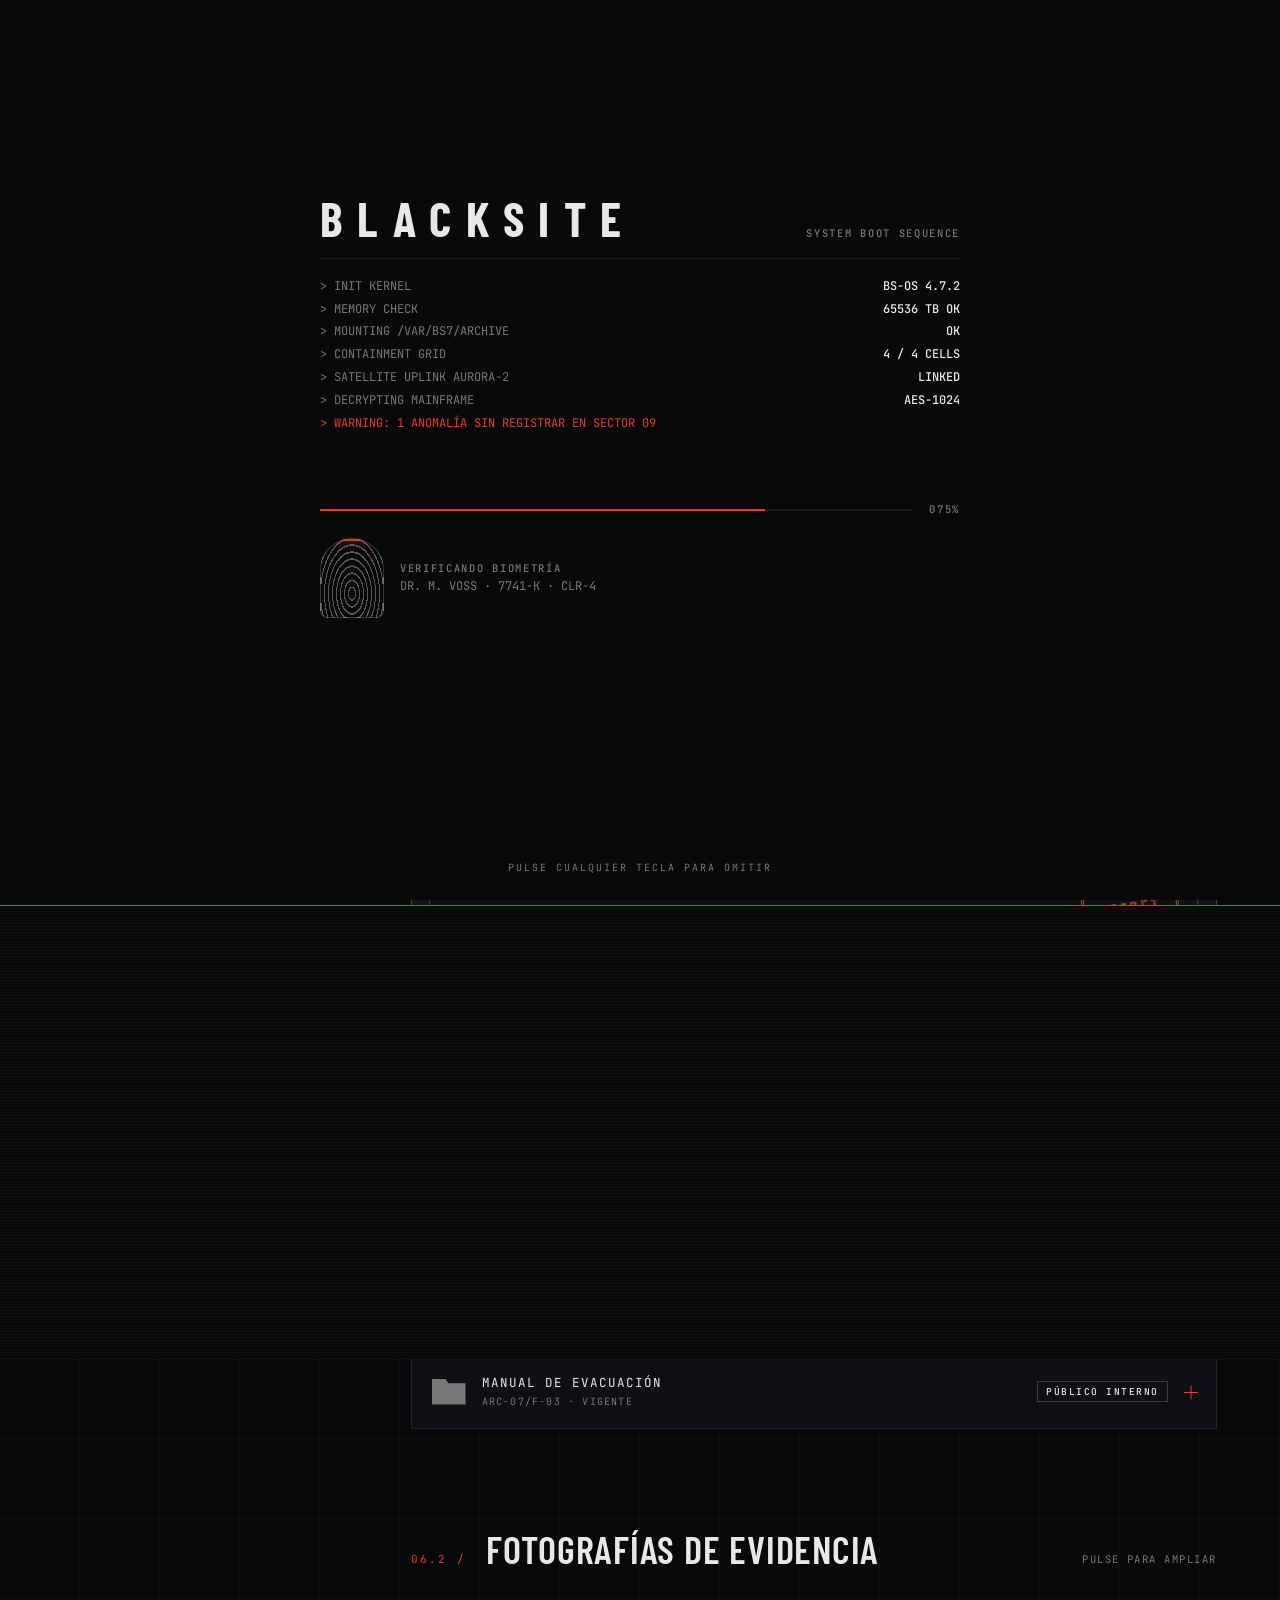
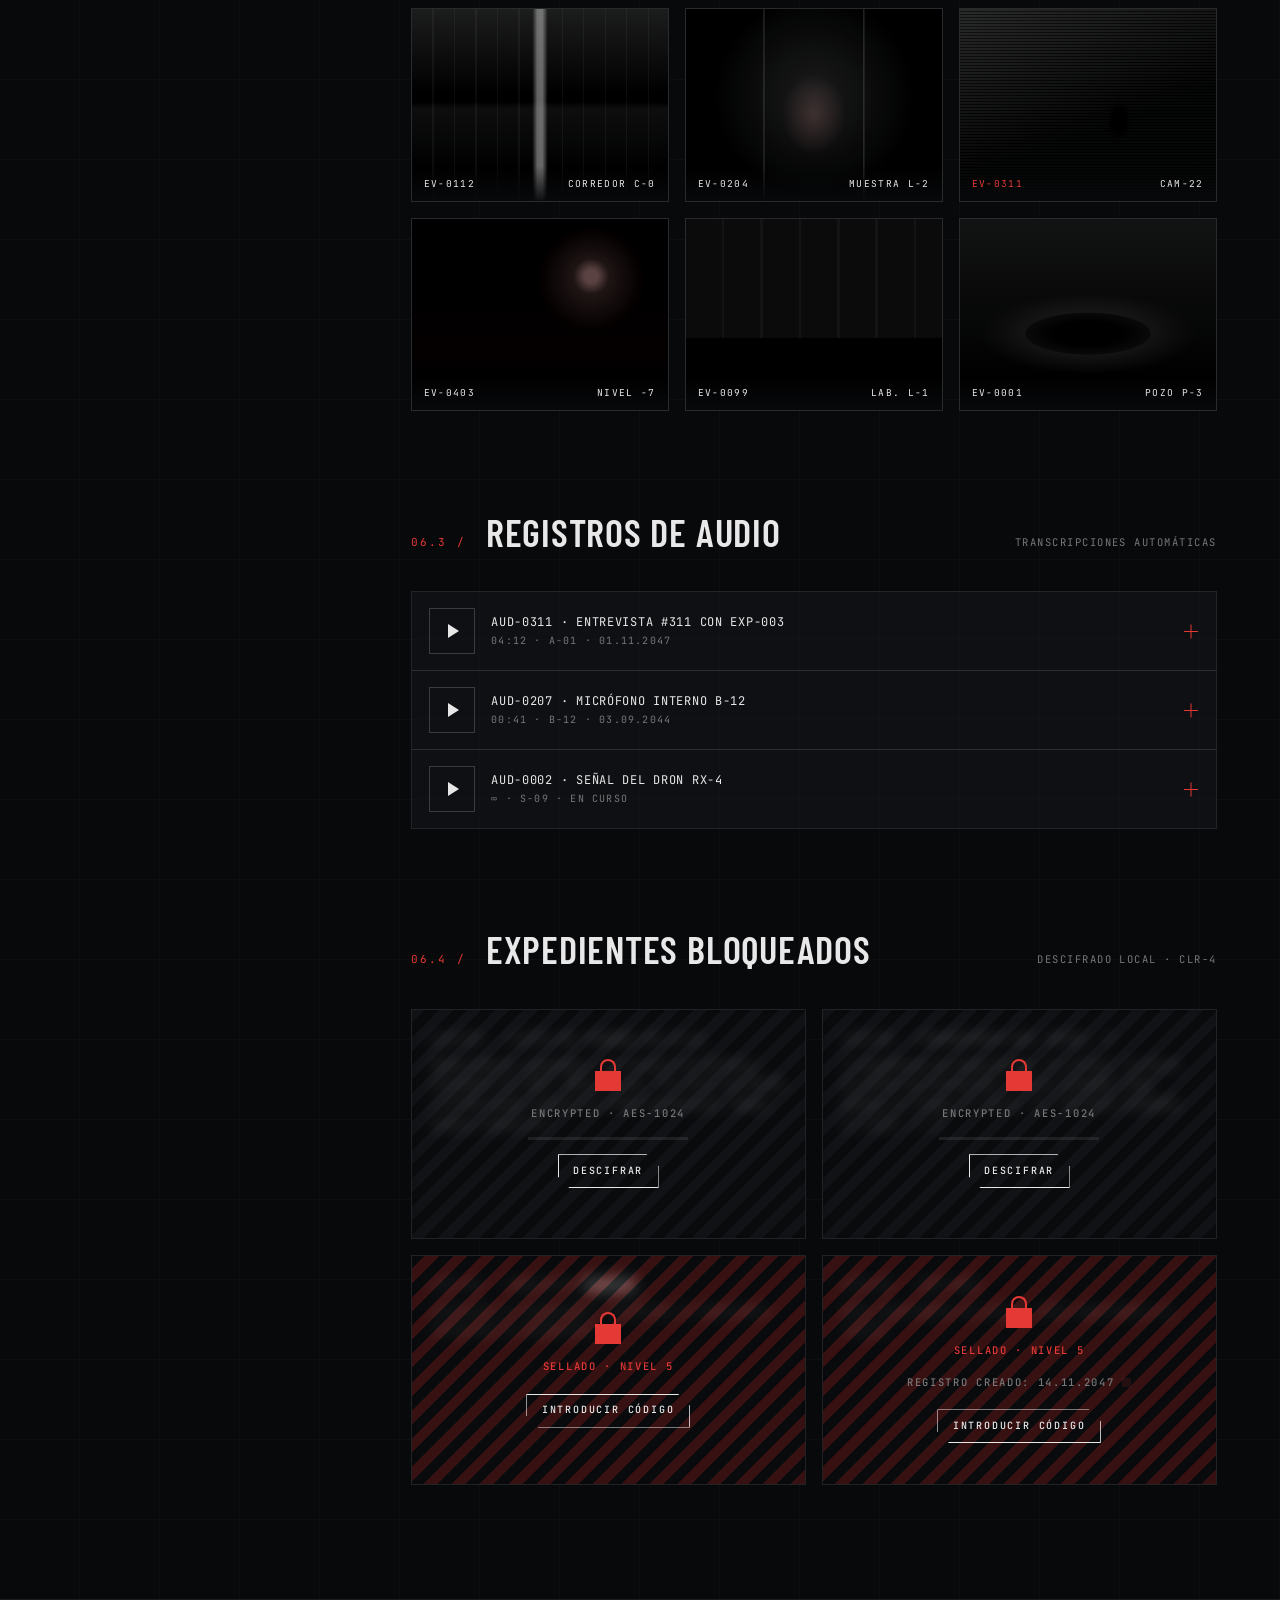
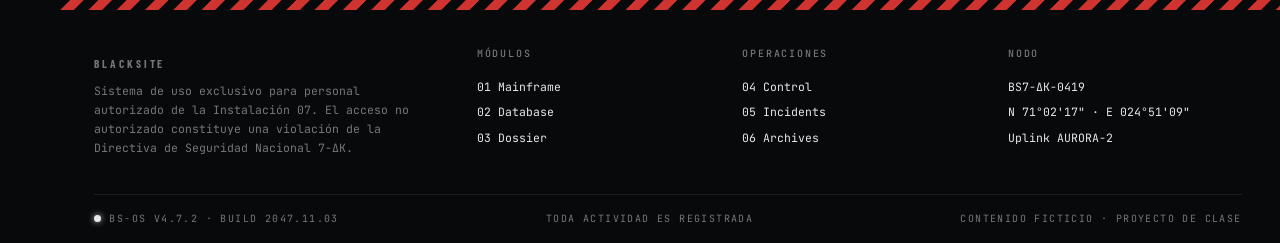
==== commit bb56a083: "cambios java" ====
--- a/archives.html
+++ b/archives.html
@@ -9,8 +9,10 @@
   <link rel="preconnect" href="https://fonts.gstatic.com" crossorigin>
   <link rel="stylesheet" href="https://fonts.googleapis.com/css2?family=Barlow+Condensed:wght@400;500;600;700&family=JetBrains+Mono:wght@400;500;700&display=swap">
   <link rel="stylesheet" href="css/style.css">
+  <!-- Núcleo JS: sin defer para marcar <html class="js"> antes del primer pintado -->
+  <script src="js/core.js"></script>
 </head>
-<body>
+<body data-page="archives">
 
   <a class="skip-link" href="#main">Saltar al contenido</a>
 
@@ -58,7 +60,7 @@
 
   <!-- Metabarra: fecha, código de instalación, coordenadas -->
   <div class="metabar" aria-label="Datos de sesión">
-    <div class="metabar__item"><span class="metabar__key">Date</span><span class="metabar__val">13.11.2047 — 03:17:42 UTC</span></div>
+    <div class="metabar__item"><span class="metabar__key">Date</span><span class="metabar__val" data-clock>13.11.2047 — 03:17:42 UTC</span></div>
     <div class="metabar__item"><span class="metabar__key">Facility</span><span class="metabar__val">BS7-ΔK-0419</span></div>
     <div class="metabar__item"><span class="metabar__key">Coords</span><span class="metabar__val">N 71°02'17" · E 024°51'09"</span></div>
     <div class="metabar__item"><span class="metabar__key">Operator</span><span class="metabar__val">DR. M. VOSS · 7741-K</span></div>
@@ -488,5 +490,26 @@
     </div>
   </footer>
 
+  <!-- ============ CAPA INTERACTIVA · BLACKSITE OS v2.0 ============ -->
+  <script src="js/data.js" defer></script>
+  <script src="js/prefs.js" defer></script>
+  <script src="js/audio.js" defer></script>
+  <script src="js/notify.js" defer></script>
+  <script src="js/ui.js" defer></script>
+  <script src="js/secrets.js" defer></script>
+  <script src="js/clock.js" defer></script>
+  <script src="js/boot.js" defer></script>
+  <script src="js/transitions.js" defer></script>
+  <script src="js/cursor.js" defer></script>
+  <script src="js/monitor.js" defer></script>
+  <script src="js/anomalies.js" defer></script>
+  <script src="js/alarms.js" defer></script>
+  <script src="js/terminal.js" defer></script>
+  <script src="js/database.js" defer></script>
+  <script src="js/dossier.js" defer></script>
+  <script src="js/control.js" defer></script>
+  <script src="js/incidents.js" defer></script>
+  <script src="js/archives.js" defer></script>
+  <script src="js/main.js" defer></script>
 </body>
 </html>
--- a/css/style.css
+++ b/css/style.css
@@ -23,6 +23,7 @@
    14. Barra de estado (footer)
    15. Responsive
    16. Movimiento reducido
+   17. Capa interactiva (JavaScript v2.0)
    ========================================================================== */
 
 
@@ -1631,7 +1632,7 @@
 }
 .visual--organism {
   background-image:
-    url("../assets/images/exp-001-organism.jpg"),
+    var(--photo, url("../assets/images/exp-001-organism.jpg")),
     radial-gradient(circle at 48% 52%, rgba(229, 57, 53, .9) 0 4%, transparent 14%),
     radial-gradient(ellipse 30% 22% at 50% 52%, rgba(160, 30, 30, .9), transparent 70%),
     radial-gradient(circle at 30% 38%, rgba(120, 20, 20, .8) 0 6%, transparent 16%),
@@ -1642,14 +1643,14 @@
 }
 .visual--void {
   background-image:
-    url("../assets/images/exp-002-void.jpg"),
+    var(--photo, url("../assets/images/exp-002-void.jpg")),
     radial-gradient(circle at 50% 50%, #000 0 17%, rgba(232, 232, 232, .95) 17.6%, rgba(232, 232, 232, .15) 20%, transparent 32%),
     repeating-radial-gradient(circle at 50% 50%, transparent 0 18px, rgba(232, 232, 232, .05) 18px 19px),
     conic-gradient(from 30deg at 50% 50%, #0d0e11, #1d2024, #0d0e11, #24272c, #0d0e11);
 }
 .visual--subject {
   background-image:
-    url("../assets/images/exp-003-subject-zero.jpg"),
+    var(--photo, url("../assets/images/exp-003-subject-zero.jpg")),
     radial-gradient(ellipse 11% 15% at 50% 36%, #9a9a9a, #4a4a4a 70%, transparent 72%),
     radial-gradient(ellipse 30% 26% at 50% 86%, #5c5c5c, #2b2b2b 70%, transparent 72%),
     linear-gradient(90deg, transparent 49.8%, rgba(229, 57, 53, .6) 50%, transparent 50.2%),
@@ -1659,32 +1660,32 @@
 }
 .visual--redsun {
   background-image:
-    url("../assets/images/exp-004-red-sun.jpg"),
+    var(--photo, url("../assets/images/exp-004-red-sun.jpg")),
     linear-gradient(to top, #050506 0 22%, transparent 22.2%),
     radial-gradient(circle at 50% 74%, #ffb3b0 0 4%, var(--red) 9%, rgba(229, 57, 53, .55) 15%, rgba(84, 20, 20, .5) 32%, transparent 55%),
     linear-gradient(to top, #2a0a0a, #120708 45%, var(--black));
 }
 /* Fotografías del archivo */
-.visual--photo-1 { background-image: url("../assets/images/archive-01-corridor.jpg"),
+.visual--photo-1 { background-image: var(--photo, url("../assets/images/archive-01-corridor.jpg")),
     linear-gradient(90deg, transparent 47%, rgba(232, 232, 232, .5) 49% 51%, transparent 53%),
     repeating-linear-gradient(90deg, transparent 0 8%, rgba(232, 232, 232, .06) 8% 8.4%),
     linear-gradient(to bottom, #2d3034, #0d0e11 48%, #1e2024 52%, #08090b); }
-.visual--photo-2 { background-image: url("../assets/images/archive-02-specimen.jpg"),
+.visual--photo-2 { background-image: var(--photo, url("../assets/images/archive-02-specimen.jpg")),
     radial-gradient(ellipse 18% 30% at 50% 55%, rgba(229, 57, 53, .6), transparent 70%),
     linear-gradient(90deg, transparent 30%, rgba(232, 232, 232, .2) 30.4%, transparent 31%, transparent 69%, rgba(232, 232, 232, .2) 69.4%, transparent 70%),
     radial-gradient(circle at 50% 45%, #2b2f33, #0b0c0e 70%); }
-.visual--photo-3 { background-image: url("../assets/images/archive-03-surveillance.jpg"),
+.visual--photo-3 { background-image: var(--photo, url("../assets/images/archive-03-surveillance.jpg")),
     radial-gradient(ellipse 6% 14% at 62% 58%, #050505, transparent 75%),
     repeating-linear-gradient(transparent 0 2px, rgba(0, 0, 0, .4) 2px 3px),
     linear-gradient(160deg, #3b3e42, #15171a 60%); }
-.visual--photo-4 { background-image: url("../assets/images/archive-04-sky.jpg"),
+.visual--photo-4 { background-image: var(--photo, url("../assets/images/archive-04-sky.jpg")),
     radial-gradient(circle at 70% 30%, var(--red) 0 3%, rgba(229, 57, 53, .35) 8%, transparent 25%),
     linear-gradient(to top, #050506 0 18%, transparent 18.5%),
     linear-gradient(to bottom, #120708, #2a0b0b 70%, #0c0607); }
-.visual--photo-5 { background-image: url("../assets/images/archive-05-lab.jpg"),
+.visual--photo-5 { background-image: var(--photo, url("../assets/images/archive-05-lab.jpg")),
     linear-gradient(transparent 62%, #08090b 62.5%),
     repeating-linear-gradient(90deg, #1b1d21 0 14%, #24272b 14% 15%); }
-.visual--photo-6 { background-image: url("../assets/images/archive-06-crater.jpg"),
+.visual--photo-6 { background-image: var(--photo, url("../assets/images/archive-06-crater.jpg")),
     radial-gradient(ellipse 40% 18% at 50% 60%, #050505, #1a1a1a 60%, transparent 62%),
     radial-gradient(ellipse 60% 30% at 50% 60%, #3a3a3a, transparent 70%),
     linear-gradient(#22252a, #0c0d0f); }
@@ -3598,3 +3599,940 @@
   .boot { display: none; }
   .hero__title .line { animation: none; }
 }
+
+
+/* ==========================================================================
+   17. CAPA INTERACTIVA (JavaScript · v2.0)
+   Estilos de los componentes que crean los módulos de /js. Solo se aplican
+   cuando JS está activo (clase .js en <html>), así la versión sin JS sigue
+   siendo idéntica a la v1.0.
+   ========================================================================== */
+
+/* ---------- 17.1 Ajustes globales con JS activo ---------- */
+html:not(.js) .js-only { display: none; }           /* controles que solo existen con JS */
+html.js .boot { display: none; }                  /* el arranque CSS lo sustituye el de JS */
+html.js .hero__title .line:nth-child(1) { animation-delay: .15s; }
+html.js .hero__title .line:nth-child(2) { animation-delay: .3s; }
+html.js .hero__title .line:nth-child(3) { animation-delay: .45s; }
+html.js:not(.booted) .hero__title .line { animation-play-state: paused; }
+
+/* Sin efectos CRT (preferencia del usuario) */
+html.no-fx body::before,
+html.no-fx body::after { display: none; }
+html.no-fx .watermark { display: none; }
+
+/* Modo CLR-5 (secreto): todo el texto censurado queda a la vista */
+html.clr5 .redacted { color: var(--red); background: var(--red-soft); }
+html.clr5 .access__lvl { background: var(--red); color: var(--black); }
+
+/* Entrada cinematográfica: la página espera tras el obturador */
+html.is-entering body > *:not(.shutter) { opacity: 0; }
+
+/* Feed del monitor en directo (sustituye al scroll infinito de CSS) */
+html.js .monitor__feed { animation: none; padding-top: .9rem; }
+html.js .monitor {
+  -webkit-mask: linear-gradient(#000 70%, transparent);
+          mask: linear-gradient(#000 70%, transparent);
+}
+.monitor__line.is-new { animation: log-in .6s var(--ease-out); }
+.monitor__line.is-new span { color: var(--white); }
+@keyframes log-in {
+  from { opacity: 0; transform: translateX(-10px); background: var(--red-soft); }
+}
+
+/* Valor que acaba de cambiar */
+.is-flash { animation: val-flash .7s ease-out; }
+@keyframes val-flash { 0% { color: var(--red); text-shadow: 0 0 12px var(--red-glow); } }
+
+/* Elementos ocultos por buscadores y filtros JS */
+.is-filtered-out { display: none !important; }
+
+/* Fotos opcionales: con JS solo se cargan las que figuran en BS.data.photos
+   (así no aparecen errores 404 en consola si la carpeta está vacía) */
+html.js .visual { --photo: none; }
+
+/* ---------- 17.2 Secuencia de arranque (SYSTEM BOOT) ---------- */
+.sysboot {
+  position: fixed;
+  inset: 0;
+  z-index: 2600;
+  display: grid;
+  place-items: center;
+  padding: var(--gutter);
+  background: var(--black);
+  font-size: 12px;
+  color: var(--steel);
+}
+.sysboot.is-leaving { animation: boot-out .6s var(--ease-snap) forwards; }
+.sysboot__inner { width: min(640px, 100%); }
+.sysboot__head {
+  display: flex;
+  justify-content: space-between;
+  align-items: flex-end;
+  gap: 1rem;
+  padding-bottom: 1rem;
+  margin-bottom: 1rem;
+  border-bottom: 1px solid var(--line);
+}
+.sysboot__logo {
+  font-family: var(--font-cond);
+  font-size: clamp(2rem, 7vw, 3rem);
+  font-weight: 700;
+  letter-spacing: .3em;
+  line-height: 1;
+  color: var(--white);
+}
+.sysboot__lines { min-height: 210px; }
+.sysboot__line {
+  display: flex;
+  justify-content: space-between;
+  gap: 1rem;
+  line-height: 1.9;
+  animation: log-in .3s var(--ease-out);
+}
+.sysboot__line b { font-weight: 500; color: var(--white); }
+.sysboot__line .is-warn { color: var(--red); }
+.sysboot__progress {
+  display: flex;
+  align-items: center;
+  gap: 1rem;
+  margin-top: 1rem;
+}
+.sysboot__progress .bar { flex: 1; height: 2px; }
+.sysboot__progress .bar__fill { animation: none; transition: width .25s linear; background: var(--red); }
+.sysboot__scan {
+  display: grid;
+  grid-template-columns: 64px 1fr;
+  align-items: center;
+  gap: 1rem;
+  margin-top: 1.25rem;
+  opacity: 0;
+  transition: opacity .3s;
+}
+.sysboot__scan.is-active { opacity: 1; }
+.sysboot__print {
+  position: relative;
+  width: 64px;
+  height: 80px;
+  border: 1px solid var(--line-strong);
+  border-radius: 32px 32px 8px 8px;
+  background: repeating-radial-gradient(ellipse at 50% 70%, transparent 0 3px, rgba(232, 232, 232, .35) 3px 4px);
+  overflow: hidden;
+}
+.sysboot__print::after {
+  content: "";
+  position: absolute;
+  left: 0;
+  right: 0;
+  height: 2px;
+  background: var(--red);
+  box-shadow: 0 0 10px var(--red);
+  animation: print-scan 1s ease-in-out infinite alternate;
+}
+@keyframes print-scan { from { top: 0; } to { top: calc(100% - 2px); } }
+.sysboot__granted {
+  margin-top: 1.5rem;
+  font-family: var(--font-cond);
+  font-size: clamp(2.2rem, 8vw, 4rem);
+  font-weight: 700;
+  line-height: 1;
+  letter-spacing: .06em;
+  color: var(--white);
+  opacity: 0;
+}
+.sysboot__granted.is-visible { animation: reveal-line .6s var(--ease-out) forwards; opacity: 1; }
+.sysboot__skip {
+  position: fixed;
+  left: 50%;
+  bottom: 24px;
+  transform: translateX(-50%);
+  font-size: 10px;
+  letter-spacing: .2em;
+  text-transform: uppercase;
+  white-space: nowrap;
+  animation: blink 1.4s steps(1) infinite;
+}
+
+/* ---------- 17.3 Transiciones cinematográficas (obturador) ---------- */
+.shutter {
+  position: fixed;
+  inset: 0;
+  z-index: 2550;
+  pointer-events: none;
+}
+.shutter__half {
+  position: absolute;
+  left: 0;
+  right: 0;
+  height: 50.5%;
+  background:
+    repeating-linear-gradient(to bottom, transparent 0 2px, rgba(232, 232, 232, .025) 2px 3px),
+    var(--black);
+  transition: transform .55s var(--ease-snap);
+}
+.shutter__half--top    { top: 0;    transform: translateY(-101%); border-bottom: 1px solid var(--red); }
+.shutter__half--bottom { bottom: 0; transform: translateY(101%);  border-top: 1px solid var(--red); }
+.shutter__label {
+  position: absolute;
+  left: 50%;
+  top: 50%;
+  z-index: 1;
+  width: min(420px, calc(100% - 32px));
+  transform: translate(-50%, -50%);
+  font-size: 11px;
+  letter-spacing: .2em;
+  text-transform: uppercase;
+  color: var(--steel);
+  text-align: center;
+  opacity: 0;
+  transition: opacity .2s;
+}
+.shutter__label strong {
+  display: block;
+  margin: .35rem 0 .8rem;
+  font-family: var(--font-cond);
+  font-size: clamp(1.8rem, 5vw, 2.6rem);
+  font-weight: 700;
+  letter-spacing: .1em;
+  color: var(--white);
+}
+.shutter__label .bar { height: 2px; }
+.shutter__label .bar__fill { animation: none; width: 0; background: var(--red); transition: width .5s var(--ease-snap); }
+.shutter.is-closed .shutter__half { transform: none; }
+.shutter.is-closed .shutter__label { opacity: 1; }
+.shutter.is-closed .shutter__label .bar__fill { width: 100%; }
+
+/* ---------- 17.4 Cursor personalizado (escritorio) ---------- */
+html.has-cursor,
+html.has-cursor * { cursor: none !important; }
+html.has-cursor input[type="text"],
+html.has-cursor input[type="search"],
+html.has-cursor input[type="password"] { cursor: text !important; }
+.cursor {
+  position: fixed;
+  left: 0;
+  top: 0;
+  z-index: 3500;
+  pointer-events: none;
+  opacity: 0;
+  transition: opacity .2s;
+}
+html.has-cursor.cursor-in .cursor { opacity: 1; }
+.cursor__ring,
+.cursor__dot {
+  position: absolute;
+  left: 0;
+  top: 0;
+  border-radius: 50%;
+  will-change: transform;
+}
+.cursor__ring {
+  width: 34px;
+  height: 34px;
+  margin: -17px 0 0 -17px;
+  border: 1px solid rgba(232, 232, 232, .55);
+  transition: width .25s var(--ease-out), height .25s var(--ease-out), margin .25s var(--ease-out), border-color .25s, background-color .25s;
+}
+.cursor__ring::before,
+.cursor__ring::after {
+  content: "";
+  position: absolute;
+  background: rgba(232, 232, 232, .55);
+}
+.cursor__ring::before { left: 50%; top: -6px; width: 1px; height: 5px; }
+.cursor__ring::after  { top: 50%; left: -6px; width: 5px; height: 1px; }
+.cursor__dot {
+  width: 4px;
+  height: 4px;
+  margin: -2px 0 0 -2px;
+  background: var(--red);
+  box-shadow: 0 0 6px var(--red);
+}
+.cursor__label {
+  position: absolute;
+  left: 22px;
+  top: 14px;
+  font-size: 9px;
+  letter-spacing: .12em;
+  color: var(--steel);
+  white-space: nowrap;
+}
+.cursor.is-hover .cursor__ring {
+  width: 54px;
+  height: 54px;
+  margin: -27px 0 0 -27px;
+  border-color: var(--red);
+  background: rgba(229, 57, 53, .08);
+}
+.cursor.is-down .cursor__ring { transform: scale(.8); }
+
+/* ---------- 17.5 Dock del sistema ---------- */
+.dock {
+  position: fixed;
+  right: 16px;
+  bottom: 16px;
+  z-index: 1200;
+  display: flex;
+  gap: 6px;
+}
+.dock__btn {
+  position: relative;
+  display: inline-flex;
+  align-items: center;
+  gap: .5rem;
+  height: 40px;
+  padding: 0 .85rem;
+  border: 1px solid var(--line-strong);
+  background: rgba(8, 9, 11, .88);
+  backdrop-filter: blur(10px);
+  -webkit-backdrop-filter: blur(10px);
+  font-size: 10px;
+  letter-spacing: .16em;
+  text-transform: uppercase;
+  color: var(--white);
+  cursor: pointer;
+  transition: border-color .2s, background-color .2s, color .2s;
+}
+.dock__btn:hover,
+.dock__btn:focus-visible { border-color: var(--white); }
+.dock__btn[aria-pressed="true"] { border-color: var(--red); color: var(--red); }
+.dock__icon { font-size: 13px; line-height: 1; }
+.dock__badge {
+  min-width: 18px;
+  height: 18px;
+  padding: 0 4px;
+  display: inline-grid;
+  place-items: center;
+  background: var(--red);
+  color: var(--black);
+  font-weight: 700;
+  font-size: 9.5px;
+  letter-spacing: 0;
+}
+.dock__badge:empty,
+.dock__badge[data-count="0"] { display: none; }
+
+/* ---------- 17.6 Notificaciones (toasts) ---------- */
+.toasts {
+  position: fixed;
+  top: calc(var(--topbar-h) + 48px);
+  right: 16px;
+  z-index: 1300;
+  display: flex;
+  flex-direction: column;
+  gap: 8px;
+  width: min(360px, calc(100% - 32px));
+  pointer-events: none;
+}
+.toast {
+  --life: 6s;
+  --tc: var(--white);
+  position: relative;
+  padding: .85rem 2.4rem .9rem 1rem;
+  border: 1px solid var(--line-strong);
+  border-left: 3px solid var(--tc);
+  background: rgba(13, 14, 17, .96);
+  backdrop-filter: blur(10px);
+  -webkit-backdrop-filter: blur(10px);
+  box-shadow: 0 16px 40px rgba(0, 0, 0, .6);
+  pointer-events: auto;
+  overflow: hidden;
+  animation: toast-in .45s var(--ease-out);
+}
+.toast--warn { --tc: var(--red); }
+.toast--crit {
+  --tc: var(--red);
+  background: linear-gradient(90deg, rgba(84, 20, 20, .95), rgba(13, 14, 17, .96));
+  border-color: rgba(229, 57, 53, .5);
+}
+.toast.is-leaving { animation: toast-out .35s var(--ease-snap) forwards; }
+.toast__head {
+  display: flex;
+  justify-content: space-between;
+  gap: .75rem;
+  font-size: 10px;
+  letter-spacing: .16em;
+  text-transform: uppercase;
+  color: var(--tc);
+}
+.toast__head time { color: var(--steel); }
+.toast__title { margin-top: .25rem; font-size: 12px; font-weight: 500; letter-spacing: .06em; text-transform: uppercase; }
+.toast__msg { margin-top: .2rem; font-size: 11.5px; color: #bdbdbd; }
+.toast__action { margin-top: .6rem; }
+.toast__close {
+  position: absolute;
+  top: 8px;
+  right: 8px;
+  width: 24px;
+  height: 24px;
+  border: 1px solid var(--line);
+  background: none;
+  font-size: 11px;
+  cursor: pointer;
+}
+.toast__close:hover { border-color: var(--white); }
+.toast__life {
+  position: absolute;
+  left: 0;
+  bottom: 0;
+  height: 2px;
+  width: 100%;
+  background: var(--tc);
+  transform-origin: left;
+  animation: toast-life var(--life) linear forwards;
+}
+.toast:hover .toast__life { animation-play-state: paused; }
+@keyframes toast-in  { from { opacity: 0; transform: translateX(30px); clip-path: inset(0 0 0 100%); } to { clip-path: inset(0); } }
+@keyframes toast-out { to { opacity: 0; transform: translateX(30px); clip-path: inset(0 0 0 100%); } }
+@keyframes toast-life { to { transform: scaleX(0); } }
+
+/* ---------- 17.7 Paneles laterales (ajustes y registro de alertas) ---------- */
+.drawer-backdrop {
+  position: fixed;
+  inset: 0;
+  z-index: 1390;
+  background: rgba(8, 9, 11, .6);
+  backdrop-filter: blur(4px);
+  -webkit-backdrop-filter: blur(4px);
+  opacity: 0;
+  visibility: hidden;
+  transition: opacity .3s, visibility 0s .3s;
+}
+.drawer-backdrop.is-open { opacity: 1; visibility: visible; transition: opacity .3s; }
+.drawer {
+  position: fixed;
+  top: 0;
+  right: 0;
+  bottom: 0;
+  z-index: 1400;
+  display: flex;
+  flex-direction: column;
+  width: min(420px, 100%);
+  border-left: 1px solid var(--line-strong);
+  background: var(--ink);
+  transform: translateX(100%);
+  visibility: hidden;
+  transition: transform .45s var(--ease-snap), visibility 0s .45s;
+}
+.drawer.is-open { transform: none; visibility: visible; transition: transform .45s var(--ease-snap); }
+.drawer__head {
+  display: flex;
+  justify-content: space-between;
+  align-items: center;
+  gap: 1rem;
+  padding: 1rem 1.25rem;
+  border-bottom: 1px solid var(--line);
+  border-top: 2px solid var(--red);
+}
+.drawer__title { font-family: var(--font-cond); font-size: 1.5rem; font-weight: 600; text-transform: uppercase; letter-spacing: .04em; }
+.drawer__body { flex: 1; overflow-y: auto; padding: 0 1.25rem 2rem; }
+.drawer__section { padding: 1.25rem 0; border-bottom: 1px solid var(--line); }
+.drawer__section:last-child { border-bottom: 0; }
+.drawer__section > .label { display: block; margin-bottom: .5rem; }
+.drawer__empty { font-size: 11.5px; color: var(--steel); }
+
+.pref-row {
+  display: flex;
+  justify-content: space-between;
+  align-items: center;
+  gap: 1rem;
+  padding: .7rem 0;
+  border-bottom: 1px dashed var(--line);
+  font-size: 11px;
+  letter-spacing: .1em;
+  text-transform: uppercase;
+}
+.pref-row small { display: block; color: var(--steel); font-size: 9.5px; text-transform: none; letter-spacing: .04em; }
+.range {
+  -webkit-appearance: none;
+  appearance: none;
+  width: 140px;
+  height: 2px;
+  background: var(--line-strong);
+  outline-offset: 6px;
+}
+.range::-webkit-slider-thumb { -webkit-appearance: none; width: 12px; height: 18px; background: var(--red); border: 0; }
+.range::-moz-range-thumb { width: 12px; height: 18px; background: var(--red); border: 0; border-radius: 0; }
+.select {
+  -webkit-appearance: none;
+  appearance: none;
+  padding: .45rem 1.8rem .45rem .6rem;
+  border: 1px solid var(--line-strong);
+  background:
+    linear-gradient(45deg, transparent 50%, var(--white) 50%) right 12px center / 5px 5px no-repeat,
+    linear-gradient(-45deg, transparent 50%, var(--white) 50%) right 7px center / 5px 5px no-repeat,
+    var(--black);
+  font-size: 10.5px;
+  letter-spacing: .1em;
+  text-transform: uppercase;
+  cursor: pointer;
+}
+.item-list li {
+  display: flex;
+  justify-content: space-between;
+  align-items: center;
+  gap: .75rem;
+  padding: .6rem 0;
+  border-bottom: 1px dashed var(--line);
+  font-size: 11.5px;
+}
+.item-list li:last-child { border-bottom: 0; }
+.item-list a:hover { color: var(--red); }
+.item-list small { display: block; color: var(--steel); font-size: 10px; letter-spacing: .08em; }
+.item-list .is-locked { color: var(--steel); letter-spacing: .2em; }
+.log-item { border-left: 2px solid var(--line-strong); padding-left: .75rem !important; }
+.log-item--warn,
+.log-item--crit { border-left-color: var(--red); }
+
+/* ---------- 17.8 Modal generado por JS (misma piel que los modales :target) ---------- */
+.modal.is-open { opacity: 1; visibility: visible; transition: opacity .3s; }
+.modal.is-open .modal__box { transform: none; clip-path: inset(0 0 0 0); }
+
+/* Vista rápida de experimentos */
+.qv { display: grid; grid-template-columns: minmax(0, 1fr) minmax(0, 1.1fr); }
+.qv__media { position: relative; min-height: 340px; border-right: 1px solid var(--line); }
+.qv__media .visual { position: absolute; inset: 0; filter: grayscale(.3) contrast(1.2); }
+.qv__info { padding: 1.4rem; display: grid; gap: 1rem; align-content: start; }
+.qv__name { font-family: var(--font-cond); font-size: clamp(2.2rem, 5vw, 3.4rem); font-weight: 700; line-height: .9; text-transform: uppercase; }
+.qv__text { color: #c4c4c4; font-size: 12.5px; }
+
+/* Formulario de código (documentos desbloqueables) */
+.code-form { display: grid; gap: .75rem; margin-top: 1rem; }
+.code-form__field {
+  width: 100%;
+  padding: .9rem 1rem;
+  border: 1px solid var(--line-strong);
+  background: var(--black);
+  font-family: var(--font-mono);
+  font-size: 1.3rem;
+  letter-spacing: .35em;
+  text-transform: uppercase;
+  color: var(--white);
+  outline: none;
+  transition: border-color .2s;
+}
+.code-form__field:focus { border-color: var(--red); }
+.code-form.is-error .code-form__field { border-color: var(--red); animation: shake .4s; }
+.code-form__msg { min-height: 1.2em; font-size: 10.5px; letter-spacing: .12em; text-transform: uppercase; color: var(--red); }
+@keyframes shake {
+  20%, 60% { transform: translateX(-6px); }
+  40%, 80% { transform: translateX(6px); }
+}
+
+/* ---------- 17.9 Terminal interactiva ---------- */
+.term {
+  position: fixed;
+  left: 0;
+  right: 0;
+  bottom: 0;
+  z-index: 1350;
+  display: flex;
+  flex-direction: column;
+  height: min(62vh, 560px);
+  border-top: 1px solid var(--red);
+  background: rgba(6, 7, 8, .97);
+  backdrop-filter: blur(12px);
+  -webkit-backdrop-filter: blur(12px);
+  box-shadow: 0 -30px 80px rgba(0, 0, 0, .7);
+  transform: translateY(102%);
+  visibility: hidden;
+  transition: transform .45s var(--ease-snap), visibility 0s .45s;
+}
+.term.is-open { transform: none; visibility: visible; transition: transform .45s var(--ease-snap); }
+.term__head {
+  display: flex;
+  align-items: center;
+  justify-content: space-between;
+  gap: 1rem;
+  padding: .6rem 1.1rem;
+  border-bottom: 1px solid var(--line);
+  font-size: 10px;
+  letter-spacing: .16em;
+  text-transform: uppercase;
+  color: var(--steel);
+}
+.term__head strong { color: var(--white); font-weight: 500; }
+.term__out {
+  flex: 1;
+  overflow-y: auto;
+  padding: 1rem 1.1rem;
+  font-size: 12.5px;
+  line-height: 1.7;
+  color: #b9b9b9;
+  white-space: pre-wrap;
+  word-break: break-word;
+}
+.term__line.is-cmd  { color: var(--white); }
+.term__line.is-cmd::before { content: attr(data-prompt); color: var(--red); }
+.term__line.is-err  { color: var(--red); }
+.term__line.is-ok   { color: var(--white); }
+.term__line.is-dim  { color: var(--steel); }
+.term__line.is-head { color: var(--red); letter-spacing: .14em; text-transform: uppercase; margin-top: .4rem; }
+.term__line a { color: var(--white); text-decoration: underline; text-decoration-color: var(--red); }
+.term__form {
+  display: flex;
+  align-items: center;
+  gap: .6rem;
+  padding: .75rem 1.1rem;
+  border-top: 1px solid var(--line);
+  font-size: 12.5px;
+}
+.term__prompt { color: var(--red); white-space: nowrap; }
+.term__input {
+  flex: 1;
+  min-width: 0;
+  border: 0;
+  background: none;
+  outline: none;
+  font-family: var(--font-mono);
+  font-size: 12.5px;
+  color: var(--white);
+  caret-color: var(--red);
+  text-transform: uppercase;
+}
+
+/* ---------- 17.10 Alarmas y estados de emergencia ---------- */
+.emergency {
+  position: fixed;
+  inset: 0;
+  z-index: 1100;
+  pointer-events: none;
+  opacity: 0;
+  visibility: hidden;
+  transition: opacity .4s, visibility 0s .4s;
+}
+.emergency__glow {
+  position: absolute;
+  inset: 0;
+  box-shadow: inset 0 0 0 3px var(--red), inset 0 0 140px rgba(229, 57, 53, .45);
+  animation: emergency-pulse 1.2s ease-in-out infinite;
+}
+@keyframes emergency-pulse { 50% { opacity: .25; } }
+.emergency__bar {
+  position: fixed;
+  top: var(--topbar-h);
+  left: 0;
+  right: 0;
+  display: flex;
+  flex-wrap: wrap;
+  align-items: center;
+  gap: .75rem 1.25rem;
+  padding: .7rem var(--gutter);
+  border-bottom: 1px solid var(--red);
+  background: rgba(84, 20, 20, .96);
+  font-size: 11px;
+  letter-spacing: .16em;
+  text-transform: uppercase;
+  pointer-events: auto;
+}
+.emergency__bar strong { font-weight: 700; }
+.emergency__count {
+  font-family: var(--font-cond);
+  font-size: 1.8rem;
+  font-weight: 700;
+  line-height: 1;
+  letter-spacing: .06em;
+  color: var(--white);
+}
+.emergency__actions { display: flex; gap: .5rem; margin-left: auto; }
+.emergency__actions .btn { min-height: 32px; }
+html.alarm-1 .emergency,
+html.alarm-2 .emergency,
+html.alarm-3 .emergency { opacity: 1; visibility: visible; transition: opacity .4s; }
+html.alarm-1 .emergency__glow { box-shadow: inset 0 0 0 2px rgba(229, 57, 53, .6); animation-duration: 2.4s; }
+html.alarm-3 .emergency__glow { animation-duration: .5s; }
+html.alarm-3 .page { animation: omega-shake .25s linear infinite; }
+@keyframes omega-shake {
+  25% { transform: translate(-1px, 1px); }
+  75% { transform: translate(1px, -1px); }
+}
+
+/* ---------- 17.11 Eventos aleatorios (interferencias y apagones) ---------- */
+.fx-noise {
+  position: fixed;
+  inset: -50%;
+  z-index: 1050;
+  pointer-events: none;
+  opacity: 0;
+  background:
+    repeating-radial-gradient(circle at 17% 32%, rgba(232, 232, 232, .5) 0 1px, transparent 1px 3px),
+    repeating-linear-gradient(0deg, rgba(229, 57, 53, .25) 0 1px, transparent 1px 5px);
+  mix-blend-mode: difference;
+}
+html.fx-interference .fx-noise { animation: noise .9s steps(6) forwards; }
+html.fx-interference .page { animation: interference .9s steps(6); }
+@keyframes noise {
+  0%, 100% { opacity: 0; }
+  10%, 70% { opacity: .55; transform: translate(3%, -2%); }
+  40%      { opacity: .3;  transform: translate(-4%, 3%); }
+}
+@keyframes interference {
+  20% { transform: translateX(-6px) skewX(4deg); filter: hue-rotate(40deg) contrast(1.4); }
+  40% { transform: translateX(8px); filter: invert(.1); }
+  60% { transform: translateX(-3px) skewX(-3deg); }
+  80% { transform: none; filter: none; }
+}
+html.fx-blackout .page,
+html.fx-blackout .topbar,
+html.fx-blackout .metabar { animation: blackout 1.4s steps(1); }
+@keyframes blackout {
+  0%  { filter: brightness(.15); }
+  15% { filter: brightness(1); }
+  25% { filter: brightness(.1); }
+  60% { filter: brightness(.3); }
+  70% { filter: brightness(1); }
+}
+
+/* ---------- 17.12 Buscadores, filtros y favoritos ---------- */
+.search {
+  position: relative;
+  display: flex;
+  align-items: center;
+  min-width: min(280px, 100%);
+  border: 1px solid var(--line-strong);
+  background: var(--ink);
+  transition: border-color .2s;
+}
+.search:focus-within { border-color: var(--red); }
+.search::before {
+  content: "";
+  width: 11px;
+  height: 11px;
+  margin-left: .8rem;
+  border: 1px solid var(--steel);
+  border-radius: 50%;
+  box-shadow: 5px 5px 0 -4px var(--steel);
+  flex-shrink: 0;
+}
+.search__input {
+  flex: 1;
+  min-width: 0;
+  padding: .55rem .7rem;
+  border: 0;
+  background: none;
+  outline: none;
+  font-family: var(--font-mono);
+  font-size: 11px;
+  letter-spacing: .08em;
+  color: var(--white);
+}
+.search__input::placeholder { color: var(--steel); text-transform: uppercase; letter-spacing: .14em; }
+.search__input::-webkit-search-cancel-button { filter: grayscale(1) invert(1); }
+.search__kbd {
+  margin-right: .6rem;
+  padding: 0 .35rem;
+  border: 1px solid var(--line-strong);
+  font-size: 9.5px;
+  color: var(--steel);
+}
+.toolbar {
+  display: flex;
+  flex-wrap: wrap;
+  align-items: center;
+  gap: .6rem;
+  margin-bottom: 1rem;
+}
+.toolbar .label:last-child { margin-left: auto; }
+.chip {
+  padding: .5rem .9rem;
+  border: 1px solid var(--line-strong);
+  background: none;
+  font-size: 10px;
+  letter-spacing: .16em;
+  text-transform: uppercase;
+  color: var(--steel);
+  cursor: pointer;
+  transition: color .2s, border-color .2s, background-color .2s;
+}
+.chip:hover { color: var(--white); border-color: var(--white); }
+.chip[aria-pressed="true"] { background: var(--white); border-color: var(--white); color: var(--black); }
+.empty-state {
+  padding: 2.5rem 1.5rem;
+  border: 1px dashed var(--line-strong);
+  text-align: center;
+  font-size: 11px;
+  letter-spacing: .16em;
+  text-transform: uppercase;
+  color: var(--steel);
+}
+.empty-state strong { display: block; margin-bottom: .4rem; font-family: var(--font-cond); font-size: 1.6rem; letter-spacing: .04em; color: var(--white); }
+.is-match { box-shadow: 0 0 0 1px var(--red), 0 0 20px rgba(229, 57, 53, .15); }
+
+.fav-btn {
+  display: inline-grid;
+  place-items: center;
+  width: 28px;
+  height: 28px;
+  border: 1px solid var(--line-strong);
+  background: rgba(8, 9, 11, .75);
+  font-size: 13px;
+  line-height: 1;
+  color: var(--steel);
+  cursor: pointer;
+  transition: color .2s, border-color .2s, transform .2s;
+}
+.fav-btn:hover { color: var(--white); border-color: var(--white); }
+.fav-btn[aria-pressed="true"] { color: var(--red); border-color: var(--red); }
+.fav-btn:active { transform: scale(.88); }
+.xcard__top-left { display: flex; align-items: center; gap: 6px; }
+.report__fav { margin-left: .5rem; vertical-align: middle; width: 24px; height: 24px; font-size: 11px; }
+
+/* ---------- 17.13 Pestañas del expediente ---------- */
+.tabs {
+  display: flex;
+  gap: 2px;
+  margin-bottom: clamp(24px, 3vw, 36px);
+  border-bottom: 1px solid var(--line);
+  overflow-x: auto;
+  scrollbar-width: none;
+}
+.tabs::-webkit-scrollbar { display: none; }
+.tabs__btn {
+  display: flex;
+  align-items: baseline;
+  gap: .5rem;
+  padding: .8rem 1.1rem;
+  border: 0;
+  border-bottom: 2px solid transparent;
+  background: none;
+  font-size: 10.5px;
+  letter-spacing: .16em;
+  text-transform: uppercase;
+  white-space: nowrap;
+  color: var(--steel);
+  cursor: pointer;
+  transition: color .2s, border-color .2s, background-color .2s;
+}
+.tabs__btn span { color: var(--red); font-size: 9.5px; }
+.tabs__btn:hover { color: var(--white); background: rgba(232, 232, 232, .03); }
+.tabs__btn[aria-selected="true"] { color: var(--white); border-bottom-color: var(--red); }
+.dossier-block.is-tab { margin-top: 0 !important; animation: expand-in .45s var(--ease-out); }
+.dossier-block.is-tab[hidden] { display: none; }
+.doc-unlocked .doc-icon { border-color: var(--white); background-color: rgba(232, 232, 232, .06); }
+
+/* ---------- 17.14 Mapa interactivo y controles ---------- */
+html.js .map__sector { cursor: pointer; }
+.map__sector.is-selected {
+  border-color: var(--red);
+  background: var(--red-soft);
+  box-shadow: inset 0 0 0 1px var(--red);
+}
+.map__sector.is-sealed {
+  background-image: repeating-linear-gradient(-45deg, transparent 0 6px, rgba(229, 57, 53, .22) 6px 7px);
+  border-color: rgba(229, 57, 53, .7);
+}
+.map__sector.is-sealed .map__door { background: var(--red); box-shadow: 0 0 8px var(--red); }
+.map__sector.is-evacuated { opacity: .55; }
+.map__team {
+  position: absolute;
+  width: 8px;
+  height: 8px;
+  background: var(--red);
+  box-shadow: 0 0 10px var(--red);
+  transform: rotate(45deg);
+  animation: led-pulse 1s ease-in-out infinite;
+}
+.map-detail {
+  display: grid;
+  grid-template-columns: minmax(0, 1fr) auto;
+  gap: 1rem 1.5rem;
+  align-items: start;
+  margin-top: 1rem;
+  padding: 1rem 1.1rem;
+  border: 1px solid var(--line);
+  background: rgba(8, 9, 11, .6);
+}
+.map-detail__name { font-family: var(--font-cond); font-size: 1.6rem; font-weight: 600; line-height: 1; text-transform: uppercase; }
+.map-detail__text { margin-top: .4rem; font-size: 12px; color: #bdbdbd; }
+.map-detail__meta { display: flex; flex-wrap: wrap; gap: .4rem; margin-top: .6rem; }
+.map-detail__actions { display: grid; gap: .5rem; min-width: 180px; }
+
+.cam {
+  position: relative;
+  aspect-ratio: 16 / 9;
+  overflow: hidden;
+  background: #0b0c0e;
+}
+.cam .visual { position: absolute; inset: 0; min-height: 0; filter: grayscale(1) contrast(1.4) brightness(.8); }
+.cam__noise {
+  position: absolute;
+  inset: -20%;
+  background: repeating-radial-gradient(circle at 30% 40%, rgba(232, 232, 232, .12) 0 1px, transparent 1px 3px);
+  animation: cam-noise .2s steps(3) infinite;
+  mix-blend-mode: screen;
+}
+@keyframes cam-noise { 33% { transform: translate(-3%, 2%); } 66% { transform: translate(2%, -3%); } }
+.cam__osd {
+  position: absolute;
+  inset: 12px;
+  display: flex;
+  flex-direction: column;
+  justify-content: space-between;
+  font-size: 10px;
+  letter-spacing: .14em;
+  text-transform: uppercase;
+}
+.cam__osd div { display: flex; justify-content: space-between; }
+.cam__lost {
+  position: absolute;
+  inset: 0;
+  display: grid;
+  place-items: center;
+  font-family: var(--font-cond);
+  font-size: clamp(1.8rem, 6vw, 3rem);
+  font-weight: 700;
+  letter-spacing: .1em;
+  color: var(--red);
+  background: repeating-linear-gradient(0deg, rgba(0, 0, 0, .5) 0 2px, transparent 2px 4px);
+}
+.alert.is-ack { opacity: .45; }
+.alert.is-ack .alert__msg strong { text-decoration: line-through; }
+.btn.is-busy { pointer-events: none; background-size: 100% 100%; color: var(--black); }
+.btn.is-busy::after {
+  content: "";
+  position: absolute;
+  left: 0;
+  bottom: 0;
+  height: 3px;
+  width: 100%;
+  background: var(--red);
+  transform-origin: left;
+  animation: busy var(--busy, 2s) linear forwards;
+}
+@keyframes busy { from { transform: scaleX(0); } }
+.btn.is-done { --btn-c: var(--white); }
+.sys-list li.is-off em { color: var(--steel); }
+
+/* ---------- 17.15 Archivo: descifrado y sellos ---------- */
+.locked__content.is-scrambling {
+  filter: none;
+  color: var(--red);
+  word-break: break-all;
+  transition: none;
+}
+.locked.is-unsealed .locked__veil { opacity: 0; visibility: hidden; }
+.locked.is-unsealed .locked__content { filter: none; user-select: auto; }
+.locked.is-unsealed { border-color: rgba(229, 57, 53, .5); }
+.locked__code { margin-top: .25rem; }
+
+/* ---------- 17.16 Responsive de la capa JS ---------- */
+@media (max-width: 1024px) {
+  .qv { grid-template-columns: 1fr; }
+  .qv__media { min-height: 240px; border-right: 0; border-bottom: 1px solid var(--line); }
+}
+@media (max-width: 680px) {
+  .dock { left: 0; right: 0; bottom: 0; gap: 0; }
+  .dock__btn { flex: 1; justify-content: center; height: 48px; padding: 0 .4rem; border-width: 1px 0 0 1px; }
+  .dock__label { display: none; }
+  html.js .statusbar { padding-bottom: 48px; }
+  .toasts { top: auto; bottom: 60px; right: 8px; width: calc(100% - 16px); }
+  .term { height: 72vh; bottom: 48px; }
+  .emergency__actions { margin-left: 0; width: 100%; }
+  .map-detail { grid-template-columns: 1fr; }
+  .search { min-width: 100%; }
+  .toolbar .label:last-child { margin-left: 0; }
+}
+@media (prefers-reduced-motion: reduce) {
+  .cursor { display: none; }
+  html.has-cursor, html.has-cursor * { cursor: auto !important; }
+}
